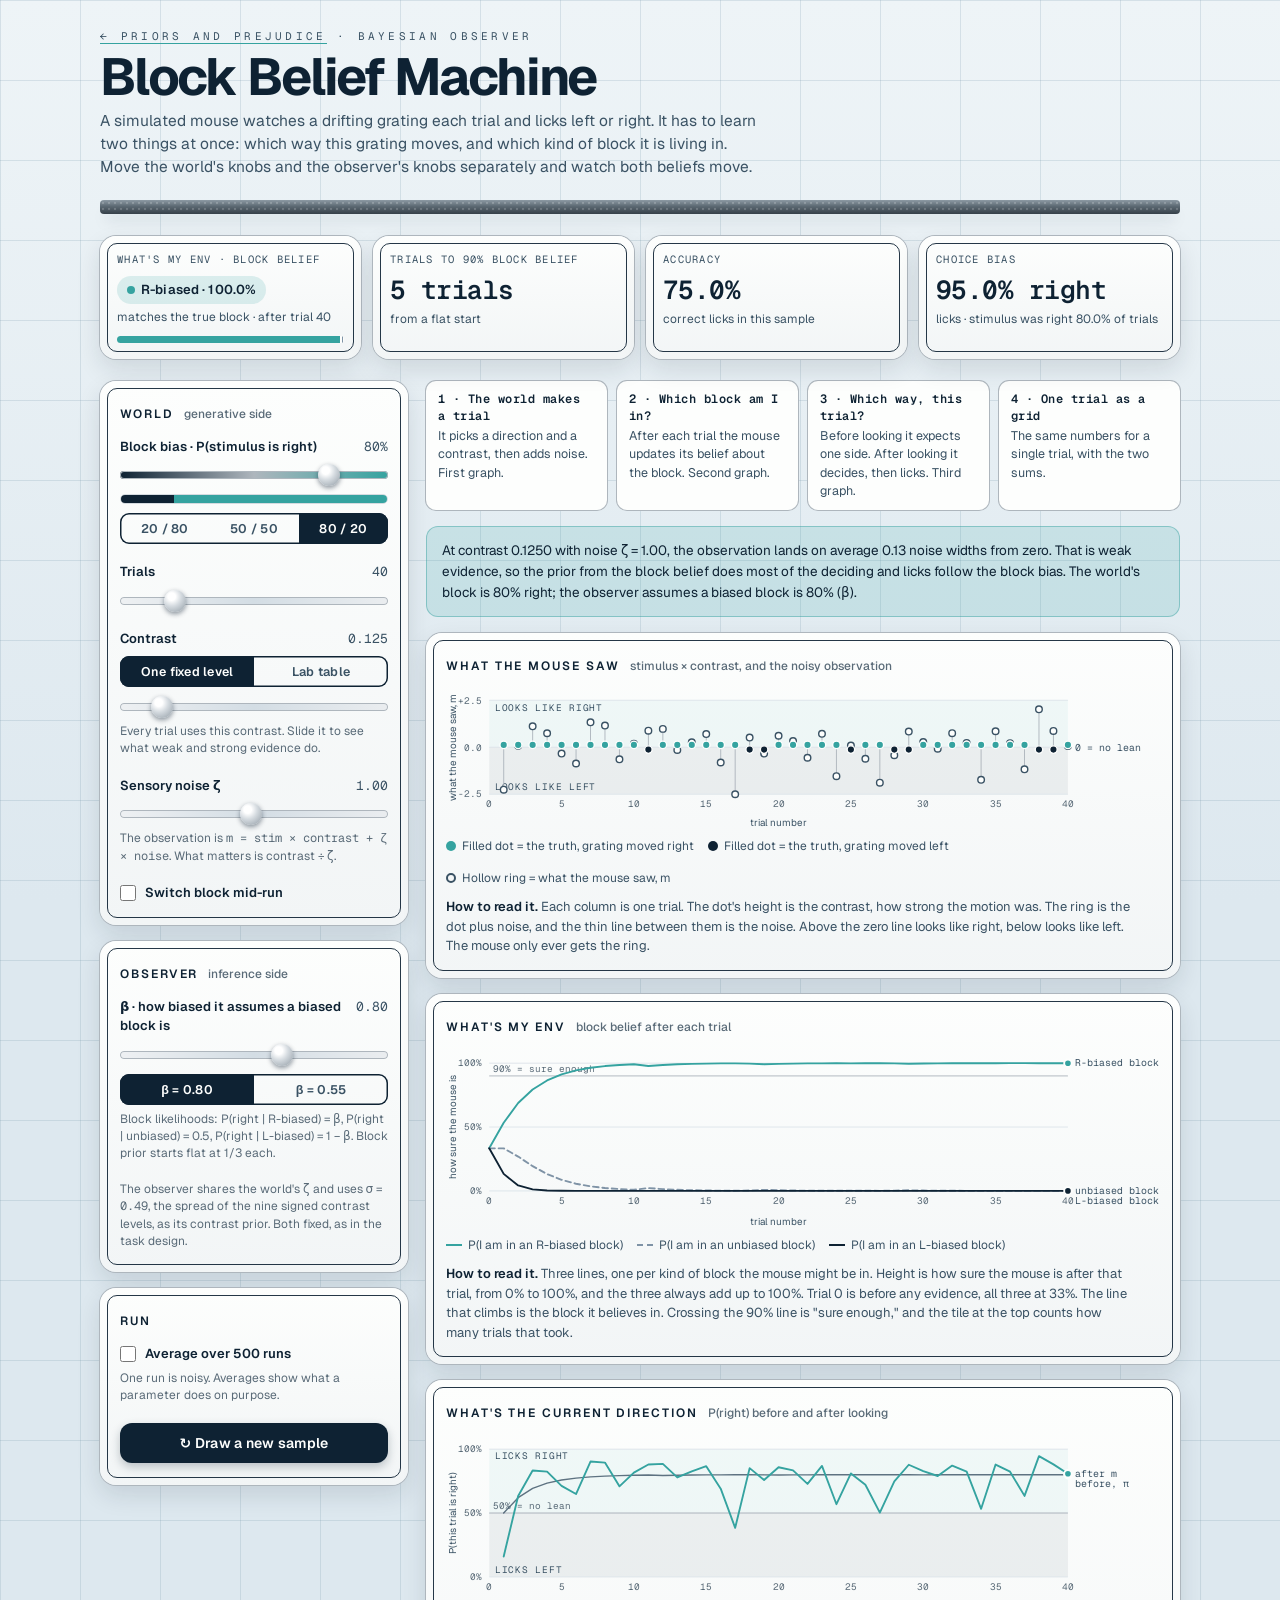
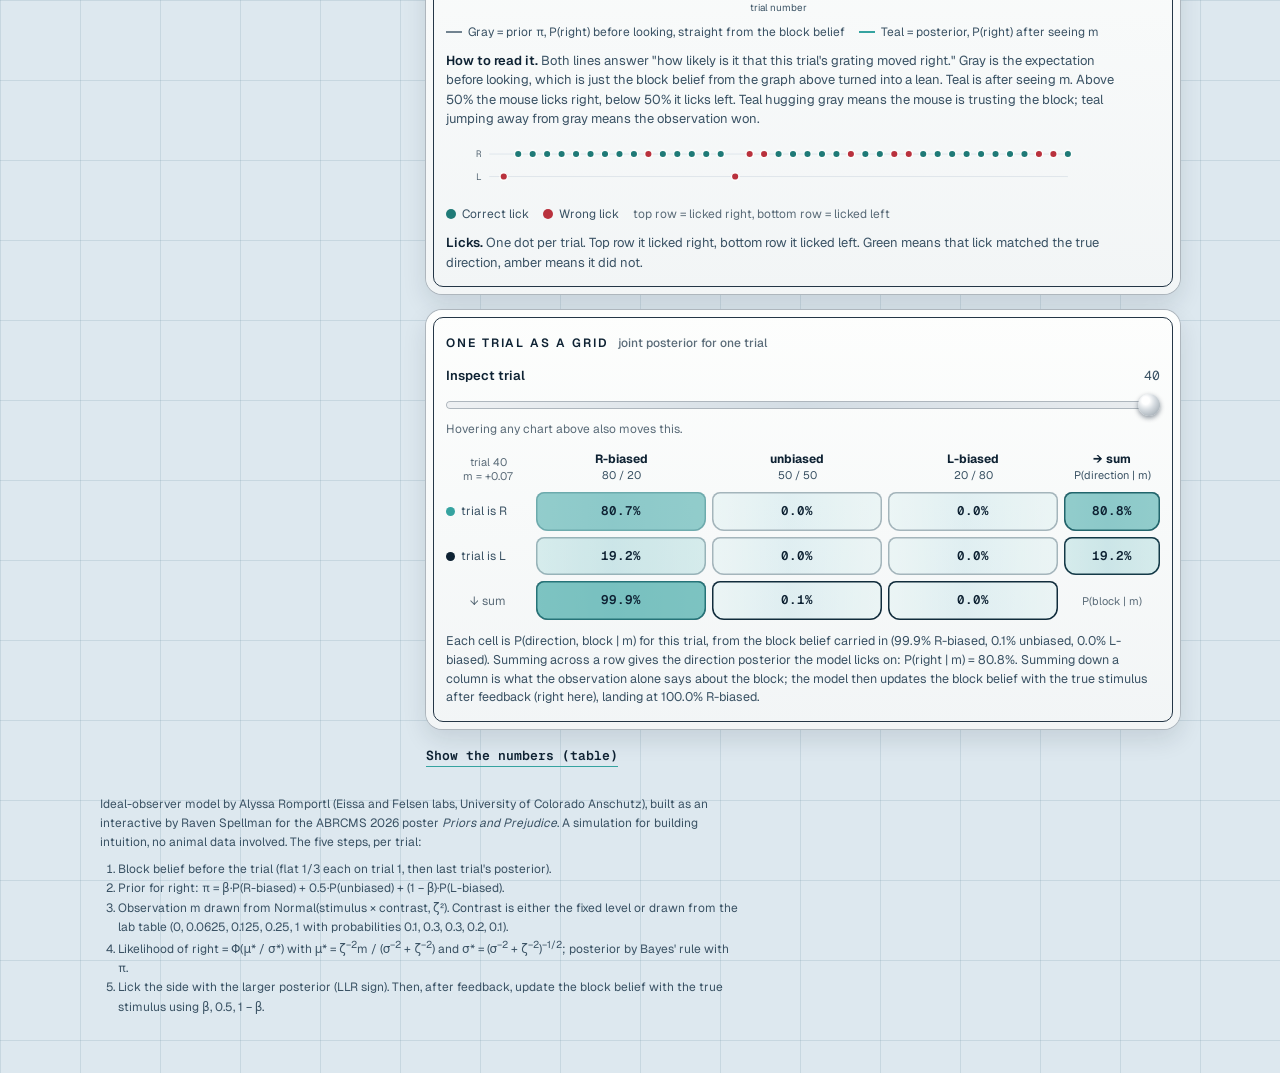
==== model.html @ c0337e95 "Poster companion for ABRCMS 2026 Six hands-on stations mirroring the poster panels, Wet Lab look, mo" ====
<!doctype html><html><head><meta charset=utf8><meta name=viewport content="width=device-width,initial-scale=1"><style>:root{color-scheme:light}body{margin:0;padding:0;font:14px -apple-system,BlinkMacSystemFont,sans-serif;background:#faf9f5;color:#141413}img{max-width:100%}[hidden]:not([hidden=until-found]){display:none!important}</style></head><body>
<title>Block Belief Machine</title>
<style>
  :root {
    --paper: #eef0f4;
    --card: #ffffff;
    --ink: #1b1d23;
    --muted: #5c6473;
    --faint: #8a91a0;
    --hair: #dde1e8;
    --hair-strong: #cbd1db;
    --accent: #7c3aed;
    --accent-soft: #7c3aed1f;
    --ok: #2f8f5b;
    --warn: #b7791f;
    --grid: #e6e9ef;
    --right: #2a78d6;
    --left: #e34948;
    --unb: #6f6b76;
    --acc: #1baf7a;
    --right-soft: #2a78d622;
    --left-soft: #e3494822;
    --unb-soft: #6f6b7622;
    --shadow: 0 1px 2px rgba(20,22,30,.06), 0 8px 24px rgba(20,22,30,.06);
    color-scheme: light;
  }
  @media (prefers-color-scheme: dark) {
    :root:not([data-theme="light"]) {
      --paper: #131219;
      --card: #1d1c26;
      --ink: #ece9f2;
      --muted: #9a97a8;
      --faint: #6f6c7e;
      --hair: #2b2937;
      --hair-strong: #3a3749;
      --accent: #a78bfa;
      --accent-soft: #a78bfa22;
      --ok: #52c08a;
      --warn: #e0a94a;
      --grid: #262433;
      --right: #3987e5;
      --left: #e66767;
      --unb: #9b97a6;
      --acc: #199e70;
      --right-soft: #3987e522;
      --left-soft: #e6676722;
      --unb-soft: #9b97a622;
      --shadow: 0 1px 2px rgba(0,0,0,.3), 0 10px 30px rgba(0,0,0,.35);
      color-scheme: dark;
    }
  }
  :root[data-theme="dark"] {
    --paper: #131219; --card: #1d1c26; --ink: #ece9f2; --muted: #9a97a8; --faint: #6f6c7e;
    --hair: #2b2937; --hair-strong: #3a3749; --accent: #a78bfa; --accent-soft: #a78bfa22;
    --ok: #52c08a; --warn: #e0a94a; --grid: #262433;
    --right: #3987e5; --left: #e66767; --unb: #9b97a6; --acc: #199e70;
    --right-soft: #3987e522; --left-soft: #e6676722; --unb-soft: #9b97a622;
    --shadow: 0 1px 2px rgba(0,0,0,.3), 0 10px 30px rgba(0,0,0,.35); color-scheme: dark;
  }

  * { box-sizing: border-box; }
  [hidden] { display: none !important; }
  body {
    margin: 0;
    background: var(--paper);
    color: var(--ink);
    font-family: -apple-system, BlinkMacSystemFont, "Segoe UI", Roboto, Helvetica, Arial, sans-serif;
    line-height: 1.5;
    -webkit-font-smoothing: antialiased;
  }
  .mono { font-family: ui-monospace, "SF Mono", SFMono-Regular, Menlo, "Cascadia Code", Consolas, monospace; font-variant-numeric: tabular-nums; }

  .wrap { max-width: 1120px; margin: 0 auto; padding: 28px 20px 56px; }

  header.top { margin-bottom: 22px; }
  .eyebrow {
    font-family: ui-monospace, "SF Mono", Menlo, monospace;
    font-size: 11px; letter-spacing: .22em; text-transform: uppercase;
    color: var(--accent); margin: 0 0 6px;
  }
  h1 {
    font-family: ui-monospace, "SF Mono", Menlo, monospace;
    font-weight: 600; font-size: clamp(24px, 4vw, 34px); letter-spacing: -.01em;
    margin: 0 0 6px; text-wrap: balance;
  }
  .lede { color: var(--muted); margin: 0; max-width: 66ch; }

  .tiles { display: grid; grid-template-columns: repeat(4, 1fr); gap: 12px; margin: 22px 0; }
  .tile {
    background: var(--card); border: 1px solid var(--hair); border-radius: 12px;
    padding: 14px 15px; box-shadow: var(--shadow); min-width: 0;
  }
  .tile .lbl {
    font-size: 10.5px; letter-spacing: .12em; text-transform: uppercase; color: var(--faint);
    margin: 0 0 8px;
  }
  .tile .val { font-size: 26px; font-weight: 600; letter-spacing: -.01em; line-height: 1.15; }
  .tile .sub { font-size: 12px; color: var(--muted); margin-top: 4px; }
  .envbar { height: 7px; border-radius: 4px; margin-top: 10px; overflow: hidden; display: flex; gap: 2px; background: var(--card); }
  .envbar > i { display: block; height: 100%; }
  .envbar > .r { background: var(--right); }
  .envbar > .u { background: var(--unb); }
  .envbar > .l { background: var(--left); }

  .pill {
    display: inline-flex; align-items: center; gap: 6px; font-size: 13px; font-weight: 600;
    padding: 4px 10px; border-radius: 999px; letter-spacing: .01em; white-space: nowrap;
  }
  .pill .dot { width: 8px; height: 8px; border-radius: 50%; flex: none; }
  .pill.r { background: var(--right-soft); color: var(--ink); }
  .pill.u { background: var(--unb-soft); color: var(--ink); }
  .pill.l { background: var(--left-soft); color: var(--ink); }
  .pill.ok   { background: color-mix(in srgb, var(--ok) 16%, transparent); color: var(--ok); }
  .pill.warn { background: color-mix(in srgb, var(--warn) 18%, transparent); color: var(--warn); }
  .pill.mute { background: var(--accent-soft); color: var(--muted); }

  .grid2 { display: grid; grid-template-columns: 308px 1fr; gap: 18px; align-items: start; }

  .panel {
    background: var(--card); border: 1px solid var(--hair); border-radius: 14px;
    padding: 18px; box-shadow: var(--shadow);
  }
  .panel + .panel { margin-top: 16px; }
  .panel h2 {
    font-size: 12px; letter-spacing: .1em; text-transform: uppercase; color: var(--muted);
    margin: 0 0 14px; font-weight: 700; display: flex; justify-content: space-between; align-items: baseline; gap: 10px;
  }
  .panel h2 .hint { font-weight: 500; letter-spacing: 0; text-transform: none; color: var(--faint); font-size: 12px; }
  .panel.world h2 { color: var(--right); }
  .panel.observer h2 { color: var(--acc); }

  .ctrl { margin-bottom: 18px; }
  .ctrl:last-child { margin-bottom: 0; }
  .ctrl .row { display: flex; justify-content: space-between; align-items: baseline; margin-bottom: 8px; gap: 8px; }
  .ctrl label { font-size: 13px; font-weight: 600; }
  .ctrl .rdval { font-size: 13px; color: var(--muted); white-space: nowrap; }
  .ctrl .note { font-size: 12px; color: var(--faint); margin-top: 6px; line-height: 1.45; }
  input[type="range"] {
    -webkit-appearance: none; appearance: none; width: 100%; height: 5px; border-radius: 4px;
    background: var(--hair-strong); outline: none; margin: 4px 0;
  }
  input[type="range"]::-webkit-slider-thumb {
    -webkit-appearance: none; appearance: none; width: 18px; height: 18px; border-radius: 50%;
    background: var(--accent); border: 3px solid var(--card); box-shadow: 0 1px 3px rgba(0,0,0,.3); cursor: pointer;
  }
  input[type="range"]::-moz-range-thumb {
    width: 18px; height: 18px; border-radius: 50%; background: var(--accent);
    border: 3px solid var(--card); box-shadow: 0 1px 3px rgba(0,0,0,.3); cursor: pointer;
  }
  input[type="range"]:focus-visible { box-shadow: 0 0 0 3px var(--accent-soft); }
  input[type="range"]:disabled { opacity: .35; }
  input[type="range"].bias { background: linear-gradient(90deg, var(--left), var(--hair-strong) 50%, var(--right)); }
  .biasfill { height: 10px; border-radius: 5px; overflow: hidden; display: flex; margin-top: 9px; border: 1px solid var(--hair); }
  .biasfill > .l { background: var(--left); }
  .biasfill > .r { background: var(--right); flex: 1; }

  .seg { display: inline-flex; border: 1px solid var(--hair-strong); border-radius: 9px; overflow: hidden; }
  .seg.full { display: flex; }
  .seg.full button { flex: 1; }
  .seg button {
    appearance: none; border: 0; background: transparent; color: var(--muted); cursor: pointer;
    padding: 7px 10px; font-size: 12.5px; font-weight: 600; font-family: inherit; white-space: nowrap;
  }
  .seg button.on { background: var(--accent-soft); color: var(--ink); }
  .seg button:focus-visible { outline: 2px solid var(--accent); outline-offset: -2px; }

  .check { display: flex; align-items: center; gap: 9px; font-size: 13px; font-weight: 600; cursor: pointer; }
  .check input { width: 16px; height: 16px; accent-color: var(--accent); margin: 0; }

  .btn {
    appearance: none; width: 100%; margin-top: 4px; cursor: pointer;
    background: var(--accent); color: #fff; border: 0; border-radius: 10px;
    padding: 11px 14px; font-size: 14px; font-weight: 600; font-family: inherit;
    display: flex; align-items: center; justify-content: center; gap: 8px;
  }
  .btn:hover { filter: brightness(1.06); }
  .btn:focus-visible { outline: 2px solid var(--ink); outline-offset: 2px; }

  .teach {
    background: var(--accent-soft); border: 1px solid color-mix(in srgb, var(--accent) 30%, transparent);
    border-radius: 12px; padding: 13px 15px; margin: 0 0 16px; font-size: 13.5px; line-height: 1.55;
  }
  .teach .num { font-weight: 600; }

  .chart { position: relative; }
  .chart svg { display: block; width: 100%; height: auto; }
  .clab { font-family: ui-monospace, Menlo, monospace; font-size: 10px; fill: var(--faint); }
  .cend { font-family: ui-monospace, Menlo, monospace; font-size: 10.5px; fill: var(--muted); }
  .legend { display: flex; gap: 14px; margin-top: 8px; font-size: 12px; color: var(--muted); flex-wrap: wrap; }
  .legend span { display: inline-flex; align-items: center; gap: 6px; }
  .legend i { width: 10px; height: 10px; border-radius: 50%; display: inline-block; flex: none; }
  .legend i.line { width: 16px; height: 0; border-top: 2px solid; border-radius: 0; }
  .legend i.dash { width: 16px; height: 0; border-top: 2px dashed; border-radius: 0; }
  .legend i.ring { background: transparent; border: 2px solid var(--muted); }
  .caption { font-size: 13px; color: var(--muted); margin: 10px 0 0; line-height: 1.5; max-width: 76ch; }
  .caption b { color: var(--ink); font-weight: 600; }
  .howto { display: grid; grid-template-columns: repeat(4, 1fr); gap: 10px; margin: 0 0 16px; }
  .howto div { background: var(--card); border: 1px solid var(--hair); border-radius: 10px; padding: 10px 12px; font-size: 12.5px; line-height: 1.45; color: var(--muted); }
  .howto div b { display: block; color: var(--ink); font-size: 12px; margin-bottom: 2px; }
  .ytitle { font-size: 10.5px; fill: var(--muted); }
  .band { font-family: ui-monospace, Menlo, monospace; font-size: 10px; letter-spacing: .08em; text-transform: uppercase; fill: var(--muted); }

  .tooltip {
    position: fixed; pointer-events: none; z-index: 20; opacity: 0; transition: opacity .08s;
    background: var(--card); border: 1px solid var(--hair-strong); border-radius: 9px;
    box-shadow: var(--shadow); padding: 8px 10px; font-size: 12px; min-width: 190px;
  }
  .tooltip .tt-h { font-family: ui-monospace, Menlo, monospace; font-size: 11px; color: var(--faint); margin-bottom: 5px; }
  .tooltip .tt-r { display: flex; justify-content: space-between; gap: 14px; align-items: center; }
  .tooltip .tt-r .k { display: inline-flex; align-items: center; gap: 6px; color: var(--muted); }
  .tooltip .tt-r .k i { width: 12px; height: 0; border-top: 2px solid; display: inline-block; }
  .tooltip .tt-r .v { font-family: ui-monospace, Menlo, monospace; font-variant-numeric: tabular-nums; font-weight: 600; }
  .tooltip hr { border: 0; border-top: 1px solid var(--hair); margin: 5px 0; }

  /* joint grid */
  .board { display: grid; grid-template-columns: 84px repeat(3, 1fr) 96px; gap: 6px; align-items: stretch; font-size: 12.5px; }
  .board .hd { color: var(--muted); font-size: 11px; line-height: 1.3; text-align: center; padding: 0 2px 4px; align-self: end; }
  .board .hd b { display: block; color: var(--ink); font-size: 12px; }
  .board .rh { color: var(--muted); font-size: 12px; display: flex; align-items: center; gap: 6px; }
  .board .rh i { width: 9px; height: 9px; border-radius: 50%; display: inline-block; }
  .board .cell {
    position: relative; border: 1px solid var(--hair); border-radius: 8px; padding: 10px 8px; text-align: center;
    overflow: hidden; background: var(--card);
  }
  .board .cell > i { position: absolute; inset: 0; background: var(--right); opacity: 0; }
  .board .cell > span { position: relative; font-family: ui-monospace, Menlo, monospace; font-variant-numeric: tabular-nums; font-weight: 600; }
  .board .marg { border-style: dashed; }
  .board .marg > i { background: var(--acc); }
  .board .arrow { color: var(--faint); font-size: 12px; text-align: center; align-self: center; }
  .board .corner { color: var(--faint); font-size: 11px; text-align: center; align-self: center; line-height: 1.3; }
  .boardnote { font-size: 12.5px; color: var(--muted); margin: 12px 0 0; line-height: 1.5; }

  details.data { margin-top: 16px; }
  details.data summary { cursor: pointer; font-size: 13px; color: var(--accent); font-weight: 600; }
  .tablewrap { overflow-x: auto; margin-top: 12px; }
  table { border-collapse: collapse; width: 100%; font-size: 12.5px; }
  th, td { text-align: right; padding: 5px 9px; border-bottom: 1px solid var(--hair); white-space: nowrap; }
  th:first-child, td:first-child { text-align: left; }
  td.mono, th.mono { font-family: ui-monospace, Menlo, monospace; font-variant-numeric: tabular-nums; }
  thead th { color: var(--faint); font-weight: 600; font-size: 11px; letter-spacing: .04em; text-transform: uppercase; }

  footer { margin-top: 28px; color: var(--faint); font-size: 12px; line-height: 1.6; max-width: 80ch; }
  footer code { font-family: ui-monospace, Menlo, monospace; color: var(--muted); }
  footer ol { padding-left: 18px; margin: 8px 0 0; }

  @media (max-width: 860px) {
    .tiles { grid-template-columns: repeat(2, 1fr); }
    .grid2 { grid-template-columns: 1fr; }
    .board { grid-template-columns: 64px repeat(3, 1fr) 72px; font-size: 11.5px; }
    .howto { grid-template-columns: repeat(2, 1fr); }
  }
  @media (prefers-reduced-motion: reduce) { * { transition: none !important; } }
</style>

<div class="wrap">
  <header class="top">
    <p class="eyebrow"><a href="index.html" style="color:inherit">&larr; Priors and Prejudice</a> &middot; Bayesian observer</p>
    <h1>Block Belief Machine</h1>
    <p class="lede">A simulated mouse watches a drifting grating each trial and licks left or right. It has to learn two things at once: which way this grating moves, and which kind of block it is living in. Move the world's knobs and the observer's knobs separately and watch both beliefs move.</p>
  </header>

  <section class="tiles" aria-label="Summary of the current run">
    <div class="tile">
      <p class="lbl">What's my env &middot; block belief</p>
      <div id="t-env">&middot;</div>
      <div class="sub" id="t-env-sub">&middot;</div>
      <div class="envbar" aria-hidden="true"><i class="r" id="eb-r"></i><i class="u" id="eb-u"></i><i class="l" id="eb-l"></i></div>
    </div>
    <div class="tile">
      <p class="lbl">Trials to 90% block belief</p>
      <div class="val" id="t-t90">&middot;</div>
      <div class="sub" id="t-t90-sub">&middot;</div>
    </div>
    <div class="tile">
      <p class="lbl">Accuracy</p>
      <div class="val" id="t-acc">&middot;</div>
      <div class="sub" id="t-acc-sub">&middot;</div>
    </div>
    <div class="tile">
      <p class="lbl">Choice bias</p>
      <div class="val" id="t-bias">&middot;</div>
      <div class="sub" id="t-bias-sub">&middot;</div>
    </div>
  </section>

  <div class="grid2">
    <div>
      <div class="panel world" aria-label="World controls">
        <h2>World <span class="hint">generative side</span></h2>

        <div class="ctrl">
          <div class="row"><label for="s-pr">Block bias &middot; P(stimulus is right)</label><span class="rdval mono" id="v-pr">80%</span></div>
          <input type="range" class="bias" id="s-pr" min="1" max="99" value="80" step="1">
          <div class="biasfill" title="Share of left vs right trials"><div class="l" id="fill-l" style="width:20%"></div><div class="r"></div></div>
          <div class="seg full" role="group" aria-label="Block presets" style="margin-top:9px">
            <button data-pr="20">20 / 80</button><button data-pr="50">50 / 50</button><button data-pr="80" class="on">80 / 20</button>
          </div>
        </div>

        <div class="ctrl">
          <div class="row"><label for="s-n">Trials</label><span class="rdval mono" id="v-n">40</span></div>
          <input type="range" id="s-n" min="5" max="200" value="40" step="1">
        </div>

        <div class="ctrl">
          <div class="row"><label for="s-c">Contrast</label><span class="rdval mono" id="v-c">0.125</span></div>
          <div class="seg full" role="group" aria-label="Contrast mode" style="margin-bottom:9px">
            <button id="cm-fixed" class="on">One fixed level</button><button id="cm-table">Lab table</button>
          </div>
          <input type="range" id="s-c" min="0" max="1" value="0.125" step="0.0125">
          <div class="note" id="c-note">Every trial uses this contrast. Slide it to see what weak and strong evidence do.</div>
        </div>

        <div class="ctrl">
          <div class="row"><label for="s-z">Sensory noise &zeta;</label><span class="rdval mono" id="v-z">1.00</span></div>
          <input type="range" id="s-z" min="0.05" max="2" value="1" step="0.05">
          <div class="note">The observation is <span class="mono">m = stim &times; contrast + &zeta; &times; noise</span>. What matters is contrast &divide; &zeta;.</div>
        </div>

        <div class="ctrl">
          <label class="check"><input type="checkbox" id="sw-on"> Switch block mid-run</label>
          <div id="sw-body" hidden>
            <div class="row" style="margin-top:10px"><label for="s-swat">New block starts at trial</label><span class="rdval mono" id="v-swat">20</span></div>
            <input type="range" id="s-swat" min="2" max="40" value="20" step="1">
            <div class="row" style="margin-top:10px"><label for="s-pr2">New block bias &middot; P(right)</label><span class="rdval mono" id="v-pr2">20%</span></div>
            <input type="range" class="bias" id="s-pr2" min="1" max="99" value="20" step="1">
            <div class="note">The observer is not told. Watch how many trials the block belief takes to flip.</div>
          </div>
        </div>
      </div>

      <div class="panel observer" aria-label="Observer controls">
        <h2>Observer <span class="hint">inference side</span></h2>
        <div class="ctrl">
          <div class="row"><label for="s-b">&beta; &middot; how biased it assumes a biased block is</label><span class="rdval mono" id="v-b">0.80</span></div>
          <input type="range" id="s-b" min="0.5" max="0.99" value="0.8" step="0.01">
          <div class="seg full" role="group" aria-label="Beta presets" style="margin-top:9px">
            <button data-b="0.8" class="on">&beta; = 0.80</button><button data-b="0.55">&beta; = 0.55</button>
          </div>
          <div class="note">Block likelihoods: P(right | R-biased) = &beta;, P(right | unbiased) = 0.5, P(right | L-biased) = 1 &minus; &beta;. Block prior starts flat at 1/3 each.</div>
        </div>
        <div class="ctrl">
          <div class="note">The observer shares the world's &zeta; and uses &sigma; = <span class="mono" id="v-sigma">0.49</span>, the spread of the nine signed contrast levels, as its contrast prior. Both fixed, as in the task design.</div>
        </div>
      </div>

      <div class="panel" aria-label="Run controls">
        <h2>Run</h2>
        <div class="ctrl">
          <label class="check"><input type="checkbox" id="avg-on"> Average over 500 runs</label>
          <div class="note">One run is noisy. Averages show what a parameter does on purpose.</div>
        </div>
        <div class="ctrl">
          <button class="btn" id="redraw">&#8635; Draw a new sample</button>
        </div>
      </div>
    </div>

    <div>
      <div class="howto" aria-label="Reading order">
        <div><b>1 &middot; The world makes a trial</b>It picks a direction and a contrast, then adds noise. First graph.</div>
        <div><b>2 &middot; Which block am I in?</b>After each trial the mouse updates its belief about the block. Second graph.</div>
        <div><b>3 &middot; Which way, this trial?</b>Before looking it expects one side. After looking it decides, then licks. Third graph.</div>
        <div><b>4 &middot; One trial as a grid</b>The same numbers for a single trial, with the two sums.</div>
      </div>
      <div class="teach" id="teach"></div>

      <div class="panel">
        <h2>What the mouse saw <span class="hint">stimulus &times; contrast, and the noisy observation</span></h2>
        <div class="chart" id="c-stream"></div>
        <div class="legend">
          <span><i style="background:var(--right)"></i>Filled dot = the truth, grating moved right</span>
          <span><i style="background:var(--left)"></i>Filled dot = the truth, grating moved left</span>
          <span><i class="ring"></i>Hollow ring = what the mouse saw, m</span>
        </div>
        <p class="caption"><b>How to read it.</b> Each column is one trial. The dot's height is the contrast, how strong the motion was. The ring is the dot plus noise, and the thin line between them is the noise. Above the zero line looks like right, below looks like left. The mouse only ever gets the ring.</p>
      </div>

      <div class="panel">
        <h2>What's my env <span class="hint">block belief after each trial</span></h2>
        <div class="chart" id="c-block"></div>
        <div class="legend">
          <span><i class="line" style="border-color:var(--right)"></i>P(I am in an R-biased block)</span>
          <span><i class="dash" style="border-color:var(--unb)"></i>P(I am in an unbiased block)</span>
          <span><i class="line" style="border-color:var(--left)"></i>P(I am in an L-biased block)</span>
          <span id="lg-block-avg" hidden><i class="line" style="border-color:var(--faint);opacity:.5"></i>faint = this one sample, solid = mean of 500</span>
        </div>
        <p class="caption"><b>How to read it.</b> Three lines, one per kind of block the mouse might be in. Height is how sure the mouse is after that trial, from 0% to 100%, and the three always add up to 100%. Trial 0 is before any evidence, all three at 33%. The line that climbs is the block it believes in. Crossing the 90% line is "sure enough," and the tile at the top counts how many trials that took.</p>
      </div>

      <div class="panel">
        <h2 id="h-dir">What's the current direction <span class="hint">P(right) before and after looking</span></h2>
        <div class="chart" id="c-dir"></div>
        <div class="legend" id="lg-dir">
          <span><i class="line" style="border-color:var(--muted);opacity:.7"></i>Gray = prior &pi;, P(right) before looking, straight from the block belief</span>
          <span><i class="line" style="border-color:var(--right)"></i>Teal = posterior, P(right) after seeing m</span>
        </div>
        <p class="caption" id="cap-dir"><b>How to read it.</b> Both lines answer "how likely is it that this trial's grating moved right." Gray is the expectation before looking, which is just the block belief from the graph above turned into a lean. Teal is after seeing m. Above 50% the mouse licks right, below 50% it licks left. Teal hugging gray means the mouse is trusting the block; teal jumping away from gray means the observation won.</p>
        <div class="legend" id="lg-acc" hidden>
          <span><i class="line" style="border-color:var(--acc)"></i>Mean accuracy at each trial, 500 runs</span>
        </div>
        <p class="caption" id="cap-acc" hidden><b>How to read it.</b> Averaged over 500 runs: the share of runs where the lick on that trial was correct. Chance is 50%. It climbs as the block belief sharpens and the prior starts helping on faint trials.</p>
        <div class="chart" id="c-choice" style="margin-top:10px"></div>
        <div class="legend" id="lg-choice">
          <span><i style="background:var(--ok)"></i>Correct lick</span>
          <span><i style="background:var(--warn)"></i>Wrong lick</span>
          <span style="color:var(--faint)">top row = licked right, bottom row = licked left</span>
        </div>
        <p class="caption"><b>Licks.</b> One dot per trial. Top row it licked right, bottom row it licked left. Green means that lick matched the true direction, amber means it did not.</p>
      </div>

      <div class="panel">
        <h2>One trial as a grid <span class="hint">joint posterior for one trial</span></h2>
        <div class="ctrl" style="margin-bottom:14px">
          <div class="row"><label for="s-insp">Inspect trial</label><span class="rdval mono" id="v-insp">40</span></div>
          <input type="range" id="s-insp" min="1" max="40" value="40" step="1">
          <div class="note">Hovering any chart above also moves this.</div>
        </div>
        <div class="board" id="board"></div>
        <p class="boardnote" id="boardnote"></p>
      </div>

      <details class="data">
        <summary>Show the numbers (table)</summary>
        <div class="tablewrap">
          <table id="datatable">
            <thead><tr><th>Trial</th><th>Stimulus</th><th class="mono">Contrast</th><th class="mono">m</th><th class="mono">&pi; P(right)</th><th class="mono">P(right | m)</th><th>Lick</th><th class="mono">P(R-biased)</th><th class="mono">P(unbiased)</th><th class="mono">P(L-biased)</th></tr></thead>
            <tbody></tbody>
          </table>
        </div>
      </details>
    </div>
  </div>

  <footer>
    Ideal-observer model by Alyssa Romportl (Eissa and Felsen labs, University of Colorado Anschutz), built as an interactive by Raven Spellman for the ABRCMS 2026 poster <em>Priors and Prejudice</em>. A simulation for building intuition, no animal data involved. The five steps, per trial:
    <ol>
      <li>Block belief before the trial (flat 1/3 each on trial 1, then last trial's posterior).</li>
      <li>Prior for right: &pi; = &beta;&middot;P(R-biased) + 0.5&middot;P(unbiased) + (1 &minus; &beta;)&middot;P(L-biased).</li>
      <li>Observation m drawn from Normal(stimulus &times; contrast, &zeta;&sup2;). Contrast is either the fixed level or drawn from the lab table (0, 0.0625, 0.125, 0.25, 1 with probabilities 0.1, 0.3, 0.3, 0.2, 0.1).</li>
      <li>Likelihood of right = &Phi;(&mu;* / &sigma;*) with &mu;* = &zeta;<sup>&minus;2</sup>m / (&sigma;<sup>&minus;2</sup> + &zeta;<sup>&minus;2</sup>) and &sigma;* = (&sigma;<sup>&minus;2</sup> + &zeta;<sup>&minus;2</sup>)<sup>&minus;1/2</sup>; posterior by Bayes' rule with &pi;.</li>
      <li>Lick the side with the larger posterior (LLR sign). Then, after feedback, update the block belief with the true stimulus using &beta;, 0.5, 1 &minus; &beta;.</li>
    </ol>
  </footer>
</div>
<div class="tooltip" id="tip"></div>

<script>
(function () {
  "use strict";

  // ---- model constants ----
  var C_SIGNED = [-1, -0.25, -0.125, -0.0625, 0, 0.0625, 0.125, 0.25, 1];
  var SIGMA = Math.sqrt(C_SIGNED.reduce(function (s, c) { return s + c * c / 9; }, 0));
  var C_LEVELS = [0, 0.0625, 0.125, 0.25, 1];
  var C_PROBS = [0.1, 0.3, 0.3, 0.2, 0.1];
  var N_RUNS = 500;

  // ---- state ----
  var st = {
    pRight: 0.80, n: 40, cMode: "fixed", cFixed: 0.125, zeta: 1.0,
    switchOn: false, switchAt: 20, pRight2: 0.20,
    beta: 0.80, avg: false, inspect: 40, seed: 20260901
  };
  var hoverIdx = null;

  // ---- deterministic RNG so a sample holds still until you redraw ----
  function mulberry32(a) {
    return function () {
      a |= 0; a = a + 0x6D2B79F5 | 0;
      var t = Math.imul(a ^ a >>> 15, 1 | a);
      t = t + Math.imul(t ^ t >>> 7, 61 | t) ^ t;
      return ((t ^ t >>> 14) >>> 0) / 4294967296;
    };
  }
  function makeGauss(rng) {
    return function () {
      var u = 1 - rng(), v = rng();
      return Math.sqrt(-2 * Math.log(u)) * Math.cos(2 * Math.PI * v);
    };
  }
  function erf(x) {
    var s = x < 0 ? -1 : 1; x = Math.abs(x);
    var t = 1 / (1 + 0.3275911 * x);
    var y = 1 - (((((1.061405429 * t - 1.453152027) * t) + 1.421413741) * t - 0.284496736) * t + 0.254829592) * t * Math.exp(-x * x);
    return s * y;
  }
  function Phi(z) { return 0.5 * (1 + erf(z / Math.SQRT2)); }
  function clamp(v, a, b) { return Math.max(a, Math.min(b, v)); }

  function pickContrast(rng) {
    var r = rng(), acc = 0;
    for (var i = 0; i < C_LEVELS.length; i++) { acc += C_PROBS[i]; if (r < acc) return C_LEVELS[i]; }
    return C_LEVELS[C_LEVELS.length - 1];
  }
  function trueBlock(pR) { return pR > 0.5 ? 0 : (pR < 0.5 ? 2 : 1); }
  function pRightAt(t) { return (st.switchOn && t >= st.switchAt - 1) ? st.pRight2 : st.pRight; } // t is 0-indexed

  // ---- generative side: the world makes one trial ----
  function generateTrial(rng, gauss, pR) {
    var stim = rng() < pR ? 1 : -1;
    var c = st.cMode === "fixed" ? st.cFixed : pickContrast(rng);
    var m = stim * c + st.zeta * gauss();
    return { stim: stim, c: c, m: m };
  }

  // ---- observer side: infer direction from m and the block belief ----
  function observeDirection(m, pb) {
    var pi = st.beta * pb[0] + 0.5 * pb[1] + (1 - st.beta) * pb[2];
    var z2 = Math.pow(st.zeta, -2), s2 = Math.pow(SIGMA, -2);
    var muStar = (z2 * m) / (s2 + z2);
    var sigStar = Math.sqrt(1 / (s2 + z2));
    var LR = Phi(muStar / sigStar), LL = 1 - LR;
    var uR = LR * pi, uL = LL * (1 - pi);
    var postR = uR / (uR + uL);
    return { pi: pi, LR: LR, LL: LL, postR: postR };
  }
  // ---- observer side: update the block belief with the true stimulus (feedback) ----
  function updateBlock(stim, pb) {
    var lb = stim === 1 ? [st.beta, 0.5, 1 - st.beta] : [1 - st.beta, 0.5, st.beta];
    var u = [lb[0] * pb[0], lb[1] * pb[1], lb[2] * pb[2]];
    var Z = u[0] + u[1] + u[2];
    return [u[0] / Z, u[1] / Z, u[2] / Z];
  }

  function simulate(seed) {
    var rng = mulberry32(seed), gauss = makeGauss(rng);
    var pb = [1 / 3, 1 / 3, 1 / 3];
    var out = { stim: [], c: [], m: [], pi: [], postR: [], choice: [], correct: [], PB: [pb.slice()] };
    for (var t = 0; t < st.n; t++) {
      var w = generateTrial(rng, gauss, pRightAt(t));
      var o = observeDirection(w.m, pb);
      var pr = clamp(o.postR, 1e-12, 1 - 1e-12);
      var llr = Math.log(pr / (1 - pr));
      var ch = llr > 1e-9 ? 1 : (llr < -1e-9 ? -1 : (rng() < 0.5 ? 1 : -1));
      out.stim.push(w.stim); out.c.push(w.c); out.m.push(w.m);
      out.pi.push(o.pi); out.postR.push(o.postR); out.choice.push(ch); out.correct.push(ch === w.stim ? 1 : 0);
      pb = updateBlock(w.stim, pb);
      out.PB.push(pb.slice());
    }
    return out;
  }

  // trials until P(true block) >= 0.9, counted from the block's first trial (1-indexed start)
  function trialsTo90(PB, blockIdx, startTrial) {
    for (var k = startTrial; k <= st.n; k++) if (PB[k][blockIdx] >= 0.9) return k - startTrial + 1;
    return null;
  }
  function t90ForRun(sim) {
    if (st.switchOn) return trialsTo90(sim.PB, trueBlock(st.pRight2), st.switchAt);
    return trialsTo90(sim.PB, trueBlock(st.pRight), 1);
  }

  function simulateMany() {
    var meanPB = [], meanAcc = [], meanCR = [], t90s = [], reached = 0;
    for (var k = 0; k <= st.n; k++) meanPB.push([0, 0, 0]);
    for (var t = 0; t < st.n; t++) { meanAcc.push(0); meanCR.push(0); }
    for (var r = 0; r < N_RUNS; r++) {
      var sim = simulate((st.seed + r * 7919) >>> 0);
      for (var k2 = 0; k2 <= st.n; k2++) { meanPB[k2][0] += sim.PB[k2][0]; meanPB[k2][1] += sim.PB[k2][1]; meanPB[k2][2] += sim.PB[k2][2]; }
      for (var t2 = 0; t2 < st.n; t2++) { meanAcc[t2] += sim.correct[t2]; meanCR[t2] += (sim.choice[t2] === 1 ? 1 : 0); }
      var t90 = t90ForRun(sim);
      if (t90 !== null) { t90s.push(t90); reached++; }
    }
    for (var k3 = 0; k3 <= st.n; k3++) { meanPB[k3][0] /= N_RUNS; meanPB[k3][1] /= N_RUNS; meanPB[k3][2] /= N_RUNS; }
    for (var t3 = 0; t3 < st.n; t3++) { meanAcc[t3] /= N_RUNS; meanCR[t3] /= N_RUNS; }
    t90s.sort(function (a, b) { return a - b; });
    var median = t90s.length ? t90s[Math.floor(t90s.length / 2)] : null;
    var mean = t90s.length ? t90s.reduce(function (a, b) { return a + b; }, 0) / t90s.length : null;
    return { meanPB: meanPB, meanAcc: meanAcc, meanCR: meanCR, t90mean: mean, t90median: median, reachedFrac: reached / N_RUNS };
  }

  // ---- SVG helpers ----
  var NS = "http://www.w3.org/2000/svg";
  var W = 760, ML = 46, MR = 98;
  function axisTitles(svg, H, yTitle, top, bot) {
    var xt = el("text", { x: ML + (W - ML - MR) / 2, y: H - 4, "text-anchor": "middle", class: "ytitle" });
    xt.textContent = "trial number"; svg.appendChild(xt);
    if (yTitle) {
      var mid = (top + bot) / 2;
      var yt = el("text", { x: 11, y: mid, "text-anchor": "middle", class: "ytitle", transform: "rotate(-90 11 " + mid + ")" });
      yt.textContent = yTitle; svg.appendChild(yt);
    }
  }
  function el(tag, attrs) {
    var e = document.createElementNS(NS, tag);
    for (var k in attrs) e.setAttribute(k, attrs[k]);
    return e;
  }
  function xScale(i) { return ML + (st.n <= 0 ? 0 : i / st.n) * (W - ML - MR); }
  function xTicks() {
    var step = st.n <= 10 ? 1 : (st.n <= 40 ? 5 : (st.n <= 100 ? 10 : 25));
    var t = [];
    for (var i = 0; i <= st.n; i += step) t.push(i);
    if (t[t.length - 1] !== st.n) t.push(st.n);
    return t;
  }
  var charts = {};

  function addCrosshair(svg, id, top, bot) {
    var cross = el("line", { x1: 0, y1: top, x2: 0, y2: bot, stroke: "var(--accent)", "stroke-width": 1, opacity: 0 });
    svg.appendChild(cross);
    var overlay = el("rect", { x: ML, y: 0, width: W - ML - MR, height: svg.viewBox.baseVal.height, fill: "transparent", style: "cursor:crosshair" });
    svg.appendChild(overlay);
    overlay.addEventListener("pointermove", function (e) { onMove(e, svg); });
    overlay.addEventListener("pointerleave", hideHover);
    charts[id] = { svg: svg, cross: cross, hots: [] };
  }
  function addSwitchMark(svg, top, bot) {
    if (!st.switchOn) return;
    var x = xScale(st.switchAt - 1);
    svg.appendChild(el("line", { x1: x, y1: top, x2: x, y2: bot, stroke: "var(--faint)", "stroke-width": 1 }));
    var lab = el("text", { x: x + 4, y: top + 9, class: "clab" });
    lab.textContent = "switch";
    svg.appendChild(lab);
  }

  // stimulus x contrast dots, plus observation rings
  function drawStream(sim) {
    var H = 150, host = document.getElementById("c-stream");
    host.innerHTML = "";
    var svg = el("svg", { viewBox: "0 0 " + W + " " + H, role: "img", "aria-label": "Signed contrast of each stimulus and the noisy observation" });
    var top = 12, bot = H - 38;
    var maxAbs = 1;
    for (var i = 0; i < sim.m.length; i++) maxAbs = Math.max(maxAbs, Math.abs(sim.m[i]));
    maxAbs = Math.min(maxAbs, 3.2);
    function y(v) { return bot - (clamp(v, -maxAbs, maxAbs) + maxAbs) / (2 * maxAbs) * (bot - top); }
    svg.appendChild(el("rect", { x: ML, y: top, width: W - ML - MR, height: y(0) - top, fill: "var(--right)", opacity: 0.06 }));
    svg.appendChild(el("rect", { x: ML, y: y(0), width: W - ML - MR, height: bot - y(0), fill: "var(--left)", opacity: 0.06 }));
    var b1 = el("text", { x: ML + 6, y: top + 11, class: "band" }); b1.textContent = "looks like right"; svg.appendChild(b1);
    var b2 = el("text", { x: ML + 6, y: bot - 4, class: "band" }); b2.textContent = "looks like left"; svg.appendChild(b2);
    [maxAbs, 0, -maxAbs].forEach(function (v) {
      svg.appendChild(el("line", { x1: ML, y1: y(v), x2: W - MR, y2: y(v), stroke: "var(--grid)", "stroke-width": 1 }));
      var lab = el("text", { x: ML - 8, y: y(v) + 3.5, "text-anchor": "end", class: "clab" });
      lab.textContent = (v > 0 ? "+" : "") + v.toFixed(1);
      svg.appendChild(lab);
    });
    var tl = el("text", { x: W - MR + 8, y: y(0) + 3.5, class: "cend" }); tl.textContent = "0 = no lean"; svg.appendChild(tl);
    axisTitles(svg, H, "what the mouse saw, m", top, bot);
    addSwitchMark(svg, top, bot);
    for (var t = 0; t < sim.stim.length; t++) {
      var x = xScale(t + 1);
      svg.appendChild(el("line", { x1: x, y1: y(sim.stim[t] * sim.c[t]), x2: x, y2: y(sim.m[t]), stroke: "var(--hair-strong)", "stroke-width": 1 }));
      svg.appendChild(el("circle", { cx: x, cy: y(sim.m[t]), r: 3.5, fill: "var(--card)", stroke: "var(--muted)", "stroke-width": 1.5 }));
      svg.appendChild(el("circle", { cx: x, cy: y(sim.stim[t] * sim.c[t]), r: 4, fill: sim.stim[t] === 1 ? "var(--right)" : "var(--left)", stroke: "var(--card)", "stroke-width": 1.5 }));
    }
    xTicks().forEach(function (tk) {
      var lab = el("text", { x: xScale(tk), y: bot + 14, "text-anchor": "middle", class: "clab" });
      lab.textContent = tk; svg.appendChild(lab);
    });
    addCrosshair(svg, "c-stream", top, bot);
    host.appendChild(svg);
  }

  // multi-series line chart on a 0..1 axis
  function drawLines(hostId, series, opts) {
    var H = opts.height || 190, host = document.getElementById(hostId);
    host.innerHTML = "";
    var svg = el("svg", { viewBox: "0 0 " + W + " " + H, role: "img", "aria-label": opts.aria });
    var top = 14, bot = H - 40;
    function y(v) { return bot - clamp(v, 0, 1) * (bot - top); }
    if (opts.bands) {
      svg.appendChild(el("rect", { x: ML, y: top, width: W - ML - MR, height: y(opts.hline) - top, fill: "var(--right)", opacity: 0.06 }));
      svg.appendChild(el("rect", { x: ML, y: y(opts.hline), width: W - ML - MR, height: bot - y(opts.hline), fill: "var(--left)", opacity: 0.06 }));
      var b1 = el("text", { x: ML + 6, y: top + 11, class: "band" }); b1.textContent = opts.bands[0]; svg.appendChild(b1);
      var b2 = el("text", { x: ML + 6, y: bot - 4, class: "band" }); b2.textContent = opts.bands[1]; svg.appendChild(b2);
    }
    axisTitles(svg, H, opts.yTitle, top, bot);
    [1, 0.5, 0].forEach(function (v) {
      svg.appendChild(el("line", { x1: ML, y1: y(v), x2: W - MR, y2: y(v), stroke: "var(--grid)", "stroke-width": 1 }));
      var lab = el("text", { x: ML - 8, y: y(v) + 3.5, "text-anchor": "end", class: "clab" });
      lab.textContent = Math.round(v * 100) + "%"; svg.appendChild(lab);
    });
    if (opts.hline !== undefined) {
      svg.appendChild(el("line", { x1: ML, y1: y(opts.hline), x2: W - MR, y2: y(opts.hline), stroke: "var(--hair-strong)", "stroke-width": 1 }));
      var hl = el("text", { x: ML + 4, y: y(opts.hline) - 4, class: "clab" });
      hl.textContent = opts.hlineLabel; svg.appendChild(hl);
    }
    addSwitchMark(svg, top, bot);
    var hots = [];
    series.forEach(function (s) {
      var pts = s.vals.map(function (v, i) { return xScale(i + (s.x0 || 0)) + "," + y(v); }).join(" ");
      var attrs = { points: pts, fill: "none", stroke: s.color, "stroke-width": s.width || 2, "stroke-linejoin": "round", "stroke-linecap": "round", opacity: s.opacity === undefined ? 1 : s.opacity };
      if (s.dash) attrs["stroke-dasharray"] = s.dash;
      svg.appendChild(el("polyline", attrs));
      if (!s.faint) {
        var lastI = s.vals.length - 1 + (s.x0 || 0), lastV = s.vals[s.vals.length - 1];
        svg.appendChild(el("circle", { cx: xScale(lastI), cy: y(lastV), r: 4, fill: s.color, stroke: "var(--card)", "stroke-width": 2 }));
        if (s.label) {
          var lab = el("text", { x: W - MR + 8, y: y(lastV) + 3.5, class: "cend" });
          lab.textContent = s.label; svg.appendChild(lab);
        }
        var hot = el("circle", { cx: 0, cy: 0, r: 4.5, fill: s.color, stroke: "var(--card)", "stroke-width": 2, opacity: 0 });
        svg.appendChild(hot);
        hots.push({ el: hot, series: s, y: y });
      }
    });
    xTicks().forEach(function (tk) {
      var lab = el("text", { x: xScale(tk), y: bot + 14, "text-anchor": "middle", class: "clab" });
      lab.textContent = tk; svg.appendChild(lab);
    });
    addCrosshair(svg, hostId, top, bot);
    charts[hostId].hots = hots;
    host.appendChild(svg);
    // nudge colliding end labels apart
    var labels = Array.prototype.slice.call(svg.querySelectorAll("text.cend")).sort(function (a, b) { return +a.getAttribute("y") - +b.getAttribute("y"); });
    for (var i = 1; i < labels.length; i++) {
      var prev = +labels[i - 1].getAttribute("y"), cur = +labels[i].getAttribute("y");
      if (cur - prev < 11) labels[i].setAttribute("y", prev + 11);
    }
  }

  function drawChoices(sim) {
    var H = 62, host = document.getElementById("c-choice");
    host.innerHTML = "";
    var svg = el("svg", { viewBox: "0 0 " + W + " " + H, role: "img", "aria-label": "Lick on each trial, marked correct or wrong" });
    var yR = 16, yL = 40;
    [yR, yL].forEach(function (yy, k) {
      svg.appendChild(el("line", { x1: ML, y1: yy, x2: W - MR, y2: yy, stroke: "var(--grid)", "stroke-width": 1 }));
      var lab = el("text", { x: ML - 8, y: yy + 3.5, "text-anchor": "end", class: "clab" });
      lab.textContent = k === 0 ? "R" : "L"; svg.appendChild(lab);
    });
    addSwitchMark(svg, 6, 50);
    for (var t = 0; t < sim.choice.length; t++) {
      svg.appendChild(el("circle", { cx: xScale(t + 1), cy: sim.choice[t] === 1 ? yR : yL, r: 4, fill: sim.correct[t] ? "var(--ok)" : "var(--warn)", stroke: "var(--card)", "stroke-width": 1.5 }));
    }
    addCrosshair(svg, "c-choice", 6, 50);
    host.appendChild(svg);
  }

  // ---- hover ----
  var lastSim = null, lastAvg = null;
  function onMove(e, svg) {
    var rect = svg.getBoundingClientRect();
    var localX = (e.clientX - rect.left) / rect.width * W;
    var frac = (localX - ML) / (W - ML - MR);
    var i = Math.round(clamp(frac, 0, 1) * st.n);
    hoverIdx = Math.max(1, i);
    setHover(hoverIdx, e.clientX, e.clientY);
  }
  function setHover(i, cx, cy) {
    var x = xScale(i);
    for (var id in charts) {
      var c = charts[id];
      c.cross.setAttribute("x1", x); c.cross.setAttribute("x2", x); c.cross.setAttribute("opacity", 1);
      c.hots.forEach(function (h) {
        var idx = i - (h.series.x0 || 0);
        if (idx < 0 || idx >= h.series.vals.length) { h.el.setAttribute("opacity", 0); return; }
        h.el.setAttribute("cx", x); h.el.setAttribute("cy", h.y(h.series.vals[idx])); h.el.setAttribute("opacity", 1);
      });
    }
    renderBoard(i);
    document.getElementById("v-insp").textContent = i;
    document.getElementById("s-insp").value = i;
    var tip = document.getElementById("tip");
    tip.innerHTML = "";
    tip.appendChild(tooltipContent(i));
    tip.style.opacity = 1;
    var tw = tip.offsetWidth, th = tip.offsetHeight;
    var px = cx + 14; if (px + tw > window.innerWidth - 8) px = cx - tw - 14;
    var py = cy - th - 10; if (py < 8) py = cy + 16;
    tip.style.left = px + "px"; tip.style.top = py + "px";
  }
  function hideHover() {
    hoverIdx = null;
    for (var id in charts) {
      charts[id].cross.setAttribute("opacity", 0);
      charts[id].hots.forEach(function (h) { h.el.setAttribute("opacity", 0); });
    }
    document.getElementById("tip").style.opacity = 0;
    document.getElementById("v-insp").textContent = st.inspect;
    document.getElementById("s-insp").value = st.inspect;
    renderBoard(st.inspect);
  }
  function row(tip, key, val, color, dash) {
    var r = document.createElement("div"); r.className = "tt-r";
    var k = document.createElement("span"); k.className = "k";
    if (color) { var i = document.createElement("i"); i.style.borderColor = color; if (dash) i.style.borderTopStyle = "dashed"; k.appendChild(i); }
    k.appendChild(document.createTextNode(key));
    var v = document.createElement("span"); v.className = "v"; v.textContent = val;
    r.appendChild(k); r.appendChild(v); tip.appendChild(r);
  }
  function pct(v) { return (v * 100).toFixed(1) + "%"; }
  function tooltipContent(i) {
    var frag = document.createDocumentFragment();
    var h = document.createElement("div"); h.className = "tt-h";
    var t = i - 1, sim = lastSim;
    h.textContent = "Trial " + i + " \u00b7 true block: " + BLOCK_NAMES[trueBlock(pRightAt(t))];
    frag.appendChild(h);
    row(frag, "Stimulus", (sim.stim[t] === 1 ? "right" : "left") + " \u00b7 c = " + sim.c[t].toFixed(4), sim.stim[t] === 1 ? "var(--right)" : "var(--left)");
    row(frag, "Observation m", (sim.m[t] >= 0 ? "+" : "") + sim.m[t].toFixed(3), "var(--muted)");
    row(frag, "Prior \u03c0 P(right)", pct(sim.pi[t]), "var(--muted)");
    row(frag, "Posterior P(right | m)", pct(sim.postR[t]), "var(--right)");
    row(frag, "Lick", (sim.choice[t] === 1 ? "right" : "left") + (sim.correct[t] ? " \u2713" : " \u2715"), sim.correct[t] ? "var(--ok)" : "var(--warn)");
    var hr = document.createElement("hr"); frag.appendChild(hr);
    var pb = sim.PB[i];
    row(frag, "R-biased after trial", pct(pb[0]), "var(--right)");
    row(frag, "Unbiased after trial", pct(pb[1]), "var(--unb)", true);
    row(frag, "L-biased after trial", pct(pb[2]), "var(--left)");
    if (st.avg && lastAvg) {
      var hr2 = document.createElement("hr"); frag.appendChild(hr2);
      row(frag, "Mean accuracy, 500 runs", pct(lastAvg.meanAcc[t]), "var(--acc)");
      row(frag, "Mean P(R-biased), 500 runs", pct(lastAvg.meanPB[i][0]), "var(--right)");
    }
    return frag;
  }

  // ---- joint grid ----
  var BLOCK_NAMES = ["R-biased", "unbiased", "L-biased"];
  function renderBoard(i) {
    var sim = lastSim, t = i - 1;
    var pb = sim.PB[t];                 // block belief before this trial
    var o = observeDirection(sim.m[t], pb);
    var pRb = [st.beta, 0.5, 1 - st.beta];
    var J = [[0, 0, 0], [0, 0, 0]], Z = 0;
    for (var b = 0; b < 3; b++) {
      J[0][b] = o.LR * pRb[b] * pb[b];
      J[1][b] = o.LL * (1 - pRb[b]) * pb[b];
      Z += J[0][b] + J[1][b];
    }
    for (b = 0; b < 3; b++) { J[0][b] /= Z; J[1][b] /= Z; }
    var rowSum = [J[0][0] + J[0][1] + J[0][2], J[1][0] + J[1][1] + J[1][2]];
    var colSum = [J[0][0] + J[1][0], J[0][1] + J[1][1], J[0][2] + J[1][2]];

    var board = document.getElementById("board");
    board.innerHTML = "";
    function add(cls, html) { var d = document.createElement("div"); d.className = cls; d.innerHTML = html; board.appendChild(d); return d; }
    function cell(v, marg) {
      var d = document.createElement("div"); d.className = "cell" + (marg ? " marg" : "");
      var fill = document.createElement("i"); fill.style.opacity = (0.08 + 0.55 * v).toFixed(3);
      var s = document.createElement("span"); s.textContent = pct(v);
      d.appendChild(fill); d.appendChild(s); board.appendChild(d);
    }
    var bp = st.beta, bpct = Math.round(bp * 100), lpct = 100 - bpct;
    add("corner", "trial " + i + "<br>m = " + (sim.m[t] >= 0 ? "+" : "") + sim.m[t].toFixed(2));
    add("hd", "<b>R-biased</b>" + bpct + " / " + lpct);
    add("hd", "<b>unbiased</b>50 / 50");
    add("hd", "<b>L-biased</b>" + lpct + " / " + bpct);
    add("hd", "<b>&rarr; sum</b>P(direction | m)");
    add("rh", "<i style=\"background:var(--right)\"></i>trial is R");
    cell(J[0][0]); cell(J[0][1]); cell(J[0][2]); cell(rowSum[0], true);
    add("rh", "<i style=\"background:var(--left)\"></i>trial is L");
    cell(J[1][0]); cell(J[1][1]); cell(J[1][2]); cell(rowSum[1], true);
    add("arrow", "&darr; sum");
    cell(colSum[0], true); cell(colSum[1], true); cell(colSum[2], true);
    add("corner", "P(block | m)");

    var note = document.getElementById("boardnote");
    note.textContent = "Each cell is P(direction, block | m) for this trial, from the block belief carried in (" +
      pct(pb[0]) + " R-biased, " + pct(pb[1]) + " unbiased, " + pct(pb[2]) + " L-biased). " +
      "Summing across a row gives the direction posterior the model licks on: P(right | m) = " + pct(rowSum[0]) + ". " +
      "Summing down a column is what the observation alone says about the block; the model then updates the block belief with the true stimulus after feedback (" +
      (sim.stim[t] === 1 ? "right" : "left") + " here), landing at " + pct(sim.PB[i][0]) + " R-biased.";
  }

  // ---- teaching strip ----
  function updateTeach() {
    var teach = document.getElementById("teach");
    var snrTxt, verdict;
    if (st.cMode === "fixed") {
      var snr = st.cFixed / st.zeta;
      snrTxt = "At contrast " + st.cFixed.toFixed(4) + " with noise \u03b6 = " + st.zeta.toFixed(2) + ", the observation lands on average " + snr.toFixed(2) + " noise widths from zero.";
      verdict = snr < 0.25 ? "That is weak evidence, so the prior from the block belief does most of the deciding and licks follow the block bias." :
        (snr < 0.8 ? "That is middling evidence: prior and observation share the decision, which is where block bias shows up as a tilt in the errors." :
          "That is strong evidence, so the observation overrides the prior and accuracy stays high whatever the block is.");
    } else {
      snrTxt = "Contrast is drawn from the lab table each trial: 10% of trials at 0 (pure guess from the prior), 60% at 0.0625 or 0.125, 20% at 0.25, 10% at 1.";
      verdict = "With \u03b6 = " + st.zeta.toFixed(2) + ", most trials are weak evidence, so the block bias matters on most trials.";
    }
    var pRtxt = "The world's block is " + Math.round(st.pRight * 100) + "% right; the observer assumes a biased block is " + Math.round(st.beta * 100) + "% (\u03b2)" +
      (Math.abs(st.pRight - st.beta) > 0.02 && Math.abs((1 - st.pRight) - st.beta) > 0.02 && st.pRight !== 0.5 ? ", so its picture of the block is off from the truth." : ".");
    teach.innerHTML = "";
    teach.appendChild(document.createTextNode(snrTxt + " " + verdict + " " + pRtxt));
  }

  // ---- tiles ----
  function updateTiles(sim, avg) {
    var last = sim.PB[st.n];
    var win = last[0] >= last[1] && last[0] >= last[2] ? 0 : (last[1] >= last[2] ? 1 : 2);
    var envEl = document.getElementById("t-env");
    envEl.innerHTML = "";
    var pill = document.createElement("span"); pill.className = "pill " + ["r", "u", "l"][win];
    var dot = document.createElement("span"); dot.className = "dot"; dot.style.background = ["var(--right)", "var(--unb)", "var(--left)"][win];
    pill.appendChild(dot); pill.appendChild(document.createTextNode(BLOCK_NAMES[win] + " \u00b7 " + pct(last[win])));
    envEl.appendChild(pill);
    var trueB = trueBlock(pRightAt(st.n - 1));
    document.getElementById("t-env-sub").textContent = (win === trueB ? "matches the true block" : "true block is " + BLOCK_NAMES[trueB]) + " \u00b7 after trial " + st.n;
    document.getElementById("eb-r").style.width = (last[0] * 100) + "%";
    document.getElementById("eb-u").style.width = (last[1] * 100) + "%";
    document.getElementById("eb-l").style.width = (last[2] * 100) + "%";

    var t90 = t90ForRun(sim);
    var from = st.switchOn ? "after the switch at trial " + st.switchAt : "from a flat start";
    if (avg) {
      document.getElementById("t-t90").textContent = avg.t90median === null ? "never" : avg.t90median + " median";
      document.getElementById("t-t90-sub").textContent = avg.t90mean === null ? "no run reached 90% " + from : "mean " + avg.t90mean.toFixed(1) + " \u00b7 " + Math.round(avg.reachedFrac * 100) + "% of runs reached it " + from;
    } else {
      document.getElementById("t-t90").textContent = t90 === null ? "not yet" : t90 + " trials";
      document.getElementById("t-t90-sub").textContent = (t90 === null ? "did not reach 90% within the run, " : "") + from;
    }

    var acc = sim.correct.reduce(function (a, b) { return a + b; }, 0) / st.n;
    if (avg) {
      var meanAcc = avg.meanAcc.reduce(function (a, b) { return a + b; }, 0) / st.n;
      document.getElementById("t-acc").textContent = pct(meanAcc);
      document.getElementById("t-acc-sub").textContent = "mean over 500 runs \u00b7 this sample " + pct(acc);
    } else {
      document.getElementById("t-acc").textContent = pct(acc);
      document.getElementById("t-acc-sub").textContent = "correct licks in this sample";
    }

    var cr = sim.choice.filter(function (c) { return c === 1; }).length / st.n;
    var sr = sim.stim.filter(function (s) { return s === 1; }).length / st.n;
    if (avg) {
      var mcr = avg.meanCR.reduce(function (a, b) { return a + b; }, 0) / st.n;
      document.getElementById("t-bias").textContent = pct(mcr) + " right";
      document.getElementById("t-bias-sub").textContent = "mean share of right licks \u00b7 world sends " + Math.round((st.switchOn ? (st.pRight * (st.switchAt - 1) + st.pRight2 * (st.n - st.switchAt + 1)) / st.n : st.pRight) * 100) + "% right";
    } else {
      document.getElementById("t-bias").textContent = pct(cr) + " right";
      document.getElementById("t-bias-sub").textContent = "licks \u00b7 stimulus was right " + pct(sr) + " of trials";
    }
  }

  function updateTable(sim) {
    var tb = document.querySelector("#datatable tbody");
    tb.innerHTML = "";
    for (var t = 0; t < st.n; t++) {
      var tr = document.createElement("tr");
      var cells = [
        [t + 1, "mono"], [sim.stim[t] === 1 ? "right" : "left", ""], [sim.c[t].toFixed(4), "mono"],
        [(sim.m[t] >= 0 ? "+" : "") + sim.m[t].toFixed(3), "mono"], [pct(sim.pi[t]), "mono"], [pct(sim.postR[t]), "mono"],
        [(sim.choice[t] === 1 ? "right" : "left") + (sim.correct[t] ? " \u2713" : " \u2715"), ""],
        [pct(sim.PB[t + 1][0]), "mono"], [pct(sim.PB[t + 1][1]), "mono"], [pct(sim.PB[t + 1][2]), "mono"]
      ];
      cells.forEach(function (c) { var td = document.createElement("td"); td.className = c[1]; td.textContent = c[0]; tr.appendChild(td); });
      tb.appendChild(tr);
    }
  }

  // ---- master render ----
  function render() {
    var sim = simulate(st.seed);
    lastSim = sim;
    var avg = st.avg ? simulateMany() : null;
    lastAvg = avg;
    charts = {};

    drawStream(sim);

    var pbR = sim.PB.map(function (p) { return p[0]; }), pbU = sim.PB.map(function (p) { return p[1]; }), pbL = sim.PB.map(function (p) { return p[2]; });
    var blockSeries;
    if (avg) {
      blockSeries = [
        { vals: pbR, color: "var(--right)", width: 1.5, opacity: 0.3, faint: true },
        { vals: pbU, color: "var(--unb)", width: 1.5, opacity: 0.3, faint: true, dash: "6 4" },
        { vals: pbL, color: "var(--left)", width: 1.5, opacity: 0.3, faint: true },
        { vals: avg.meanPB.map(function (p) { return p[0]; }), color: "var(--right)", label: "R-biased block" },
        { vals: avg.meanPB.map(function (p) { return p[1]; }), color: "var(--unb)", dash: "6 4", label: "unbiased block" },
        { vals: avg.meanPB.map(function (p) { return p[2]; }), color: "var(--left)", label: "L-biased block" }
      ];
    } else {
      blockSeries = [
        { vals: pbR, color: "var(--right)", label: "R-biased block" },
        { vals: pbU, color: "var(--unb)", dash: "6 4", label: "unbiased block" },
        { vals: pbL, color: "var(--left)", label: "L-biased block" }
      ];
    }
    drawLines("c-block", blockSeries, { aria: "Posterior probability of each block type after each trial", hline: 0.9, hlineLabel: "90% = sure enough", yTitle: "how sure the mouse is" });
    document.getElementById("lg-block-avg").hidden = !avg;

    if (avg) {
      drawLines("c-dir", [{ vals: avg.meanAcc, x0: 1, color: "var(--acc)", label: "mean accuracy" }], { aria: "Mean accuracy at each trial over 500 runs", hline: 0.5, hlineLabel: "50% = chance", yTitle: "share of correct licks" });
      document.getElementById("h-dir").innerHTML = "Behavior <span class=\"hint\">mean accuracy at each trial, 500 runs</span>";
    } else {
      drawLines("c-dir", [
        { vals: sim.pi, x0: 1, color: "var(--muted)", width: 1.5, opacity: 0.8, label: "before, \u03c0" },
        { vals: sim.postR, x0: 1, color: "var(--right)", label: "after m" }
      ], { aria: "Prior and posterior probability that the stimulus is right, each trial", hline: 0.5, hlineLabel: "50% = no lean", yTitle: "P(this trial is right)", bands: ["licks right", "licks left"] });
      document.getElementById("h-dir").innerHTML = "What's the current direction <span class=\"hint\">P(right) before and after looking</span>";
    }
    document.getElementById("lg-dir").hidden = !!avg;
    document.getElementById("cap-dir").hidden = !!avg;
    document.getElementById("lg-acc").hidden = !avg;
    document.getElementById("cap-acc").hidden = !avg;
    drawChoices(sim);

    updateTiles(sim, avg);
    updateTable(sim);
    var insp = document.getElementById("s-insp");
    insp.max = st.n;
    if (st.inspect > st.n) st.inspect = st.n;
    insp.value = st.inspect;
    document.getElementById("v-insp").textContent = st.inspect;
    renderBoard(hoverIdx || st.inspect);
  }

  // ---- wire up controls ----
  function $(id) { return document.getElementById(id); }
  function setBiasButtons() {
    Array.prototype.forEach.call(document.querySelectorAll("button[data-pr]"), function (b) {
      b.classList.toggle("on", Math.round(st.pRight * 100) === +b.getAttribute("data-pr"));
    });
  }
  function setBetaButtons() {
    Array.prototype.forEach.call(document.querySelectorAll("button[data-b]"), function (b) {
      b.classList.toggle("on", Math.abs(st.beta - +b.getAttribute("data-b")) < 1e-9);
    });
  }
  $("s-pr").addEventListener("input", function () {
    st.pRight = +this.value / 100;
    $("v-pr").textContent = this.value + "%";
    $("fill-l").style.width = (100 - this.value) + "%";
    setBiasButtons(); updateTeach(); render();
  });
  Array.prototype.forEach.call(document.querySelectorAll("button[data-pr]"), function (b) {
    b.addEventListener("click", function () {
      $("s-pr").value = b.getAttribute("data-pr");
      $("s-pr").dispatchEvent(new Event("input"));
    });
  });
  $("s-n").addEventListener("input", function () {
    st.n = +this.value; $("v-n").textContent = this.value;
    var sw = $("s-swat"); sw.max = st.n; if (st.switchAt > st.n) { st.switchAt = st.n; sw.value = st.n; $("v-swat").textContent = st.n; }
    st.inspect = st.n;
    render();
  });
  $("s-c").addEventListener("input", function () {
    st.cFixed = +this.value; $("v-c").textContent = st.cFixed.toFixed(4);
    updateTeach(); render();
  });
  function setCMode(mode) {
    st.cMode = mode;
    $("cm-fixed").classList.toggle("on", mode === "fixed");
    $("cm-table").classList.toggle("on", mode === "table");
    $("s-c").disabled = mode === "table";
    $("v-c").textContent = mode === "table" ? "table" : st.cFixed.toFixed(4);
    $("c-note").textContent = mode === "table"
      ? "Each trial draws 0, 0.0625, 0.125, 0.25 or 1 with probabilities 0.1, 0.3, 0.3, 0.2, 0.1, as in the task design."
      : "Every trial uses this contrast. Slide it to see what weak and strong evidence do.";
    updateTeach(); render();
  }
  $("cm-fixed").addEventListener("click", function () { setCMode("fixed"); });
  $("cm-table").addEventListener("click", function () { setCMode("table"); });
  $("s-z").addEventListener("input", function () {
    st.zeta = +this.value; $("v-z").textContent = st.zeta.toFixed(2);
    updateTeach(); render();
  });
  $("sw-on").addEventListener("change", function () {
    st.switchOn = this.checked; $("sw-body").hidden = !this.checked; render();
  });
  $("s-swat").addEventListener("input", function () {
    st.switchAt = +this.value; $("v-swat").textContent = this.value; render();
  });
  $("s-pr2").addEventListener("input", function () {
    st.pRight2 = +this.value / 100; $("v-pr2").textContent = this.value + "%"; render();
  });
  $("s-b").addEventListener("input", function () {
    st.beta = +this.value; $("v-b").textContent = st.beta.toFixed(2);
    setBetaButtons(); updateTeach(); render();
  });
  Array.prototype.forEach.call(document.querySelectorAll("button[data-b]"), function (b) {
    b.addEventListener("click", function () {
      $("s-b").value = b.getAttribute("data-b");
      $("s-b").dispatchEvent(new Event("input"));
    });
  });
  $("avg-on").addEventListener("change", function () { st.avg = this.checked; render(); });
  $("redraw").addEventListener("click", function () {
    st.seed = (st.seed * 1664525 + 1013904223) >>> 0;
    render();
  });
  $("s-insp").addEventListener("input", function () {
    st.inspect = +this.value; $("v-insp").textContent = this.value;
    if (!hoverIdx) renderBoard(st.inspect);
  });
  window.addEventListener("resize", function () { if (lastSim) render(); });

  // ---- go ----
  $("v-sigma").textContent = SIGMA.toFixed(2);
  updateTeach();
  render();
})();
</script>

<!-- wetlab theme -->
<link rel="stylesheet" href="https://fonts.googleapis.com/css2?family=Geist:wght@400;500;600;700&family=Geist+Mono:wght@400;500;600&display=swap">
<style>
/* ===== Wet Lab day room, liquid: Teal. Day only, to match the printed poster ===== */
:root,:root:not([data-theme="light"]),:root[data-theme="dark"]{
  --paper:#dde8ef; --card:#fdfefd; --ink:#0e2233; --muted:#3a5264; --faint:#5a6b78;
  --hair:#d5dbe0; --hair-strong:#aeb6bd; --accent:#35a3a0; --accent-soft:rgba(53,163,160,.16);
  --ok:#1f7a77; --warn:#b9313d; --grid:#dde5ea;
  --right:#35a3a0; --left:#0e2233; --unb:#7f93a6; --acc:#1f7a77;
  --right-soft:rgba(53,163,160,.16); --left-soft:rgba(14,34,51,.10); --unb-soft:rgba(127,147,166,.16);
  --wall-a:#eef4f7; --wall-b:#dde8ef; --grout:rgba(110,145,165,.2); --line:#0e2233; --sheet-b:#f2f5f6;
  --key:#0e2233; --on-key:#fdfefd;
  --shadow:0 0 0 1px #aeb6bd,0 10px 24px rgba(14,34,51,.12);
  color-scheme:light;
}

body{font-family:'Geist',system-ui,-apple-system,'Segoe UI',sans-serif;
  background:linear-gradient(var(--grout) 1px,transparent 1px) 0 0/80px 80px,linear-gradient(90deg,var(--grout) 1px,transparent 1px) 0 0/80px 80px,linear-gradient(180deg,var(--wall-a),var(--wall-b)) fixed;
  background-color:var(--paper)}
.mono,.clab,.cend,.band,.tooltip .tt-h,.tooltip .tt-r .v,td.mono,th.mono,.board .cell>span{font-family:'Geist Mono',ui-monospace,Menlo,monospace}
.eyebrow{font-family:'Geist Mono',ui-monospace,monospace;color:var(--muted);letter-spacing:.3em}
.eyebrow a{text-decoration:none;border-bottom:1.5px solid var(--accent)}
h1{font-family:'Geist',system-ui,sans-serif;font-weight:700;letter-spacing:-.04em;font-size:clamp(32px,6vw,52px);line-height:1}
.lede{font-size:15.5px}
header.top::after{content:"";display:block;height:14px;margin-top:22px;border-radius:4px;
  background:radial-gradient(circle,rgba(255,255,255,.18) 0 1px,transparent 1.6px) 0 0/6px 6px,linear-gradient(180deg,#8d9aa4,#5c6973 45%,#353f48);box-shadow:0 10px 14px -6px rgba(14,34,51,.35)}

/* enamel sheets with the navy inner line */
.panel,.tile{position:relative;border:0;border-radius:16px;background:linear-gradient(180deg,var(--card),var(--sheet-b));box-shadow:var(--shadow)}
.panel::before,.tile::before{content:"";position:absolute;inset:7px;border:1.5px solid var(--line);border-radius:10px;pointer-events:none;opacity:.9}
.panel{padding:22px 20px}
.tile{padding:16px 17px}
.panel>*,.tile>*{position:relative}
.panel h2{display:inline-flex;font-family:'Geist',sans-serif;font-weight:600;letter-spacing:.16em;color:var(--ink);font-size:12px}
.panel.world h2,.panel.observer h2{color:var(--ink)}
.panel h2 .hint{letter-spacing:0}
.tile .lbl{font-family:'Geist Mono',monospace;letter-spacing:.12em;color:var(--muted)}
.tile .val{font-family:'Geist Mono',monospace;font-weight:600;letter-spacing:-.02em}
.envbar>.r{background:var(--right)}.envbar>.u{background:var(--unb)}.envbar>.l{background:var(--left)}

/* reading-order strip and teaching note: paper, like the Notes */
.howto div{background:var(--card);border:0;box-shadow:0 0 0 1px var(--hair-strong);border-radius:10px}
.howto div b{font-family:'Geist Mono',monospace;font-weight:600;letter-spacing:.04em}
.teach{background:var(--accent-soft);border:1.5px solid color-mix(in srgb,var(--accent) 45%,transparent);border-radius:12px}

/* controls: chrome beads on glass tubes, enamel keys, a navy primary key */
input[type="range"]{height:8px;border-radius:5px;background:linear-gradient(90deg,rgba(255,255,255,.6),rgba(205,226,240,.25) 50%,rgba(255,255,255,.5)),var(--hair);box-shadow:inset 0 0 0 1px var(--hair-strong)}
input[type="range"]::-webkit-slider-thumb{width:22px;height:22px;border:0;background:radial-gradient(circle at 35% 30%,#fff 0 18%,#d5dbe0 45%,#8f9aa3 100%);box-shadow:0 2px 5px rgba(0,20,40,.45)}
input[type="range"]::-moz-range-thumb{width:22px;height:22px;border:0;background:radial-gradient(circle at 35% 30%,#fff 0 18%,#d5dbe0 45%,#8f9aa3 100%);box-shadow:0 2px 5px rgba(0,20,40,.45)}
input[type="range"].bias{background:linear-gradient(90deg,var(--left),var(--hair-strong) 50%,var(--right))}
.biasfill>.l{background:var(--left)}.biasfill>.r{background:var(--right)}
.seg{border:0;border-radius:9px;box-shadow:inset 0 0 0 1.5px var(--line);overflow:hidden}
.seg button{font-family:'Geist',sans-serif;letter-spacing:.02em}
.seg button.on{background:var(--key);color:var(--on-key)}
.btn{background:var(--key);color:var(--on-key);border-radius:12px;letter-spacing:.02em;box-shadow:0 4px 10px rgba(14,34,51,.25)}
.btn:focus-visible{outline:2.5px solid var(--accent)}
.check input{accent-color:var(--accent)}
details.data summary{color:var(--ink);font-family:'Geist Mono',monospace;border-bottom:1.5px solid var(--accent);display:inline-block}

/* the joint grid: each cell a vial filled with the liquid */
.board .cell{border:0;border-radius:8px 8px 12px 12px;background:linear-gradient(90deg,rgba(255,255,255,.55),rgba(205,226,240,.2) 45%,rgba(255,255,255,.45));box-shadow:inset 0 0 0 1.5px var(--hair-strong)}
.board .cell>i{background:var(--right)}
.board .marg{box-shadow:inset 0 0 0 1.5px var(--line);border-style:solid}
.board .marg>i{background:var(--right)}
.pill.ok{color:var(--ok)}.pill.warn{color:var(--warn)}
footer{color:var(--muted)}
</style>
</body></html>
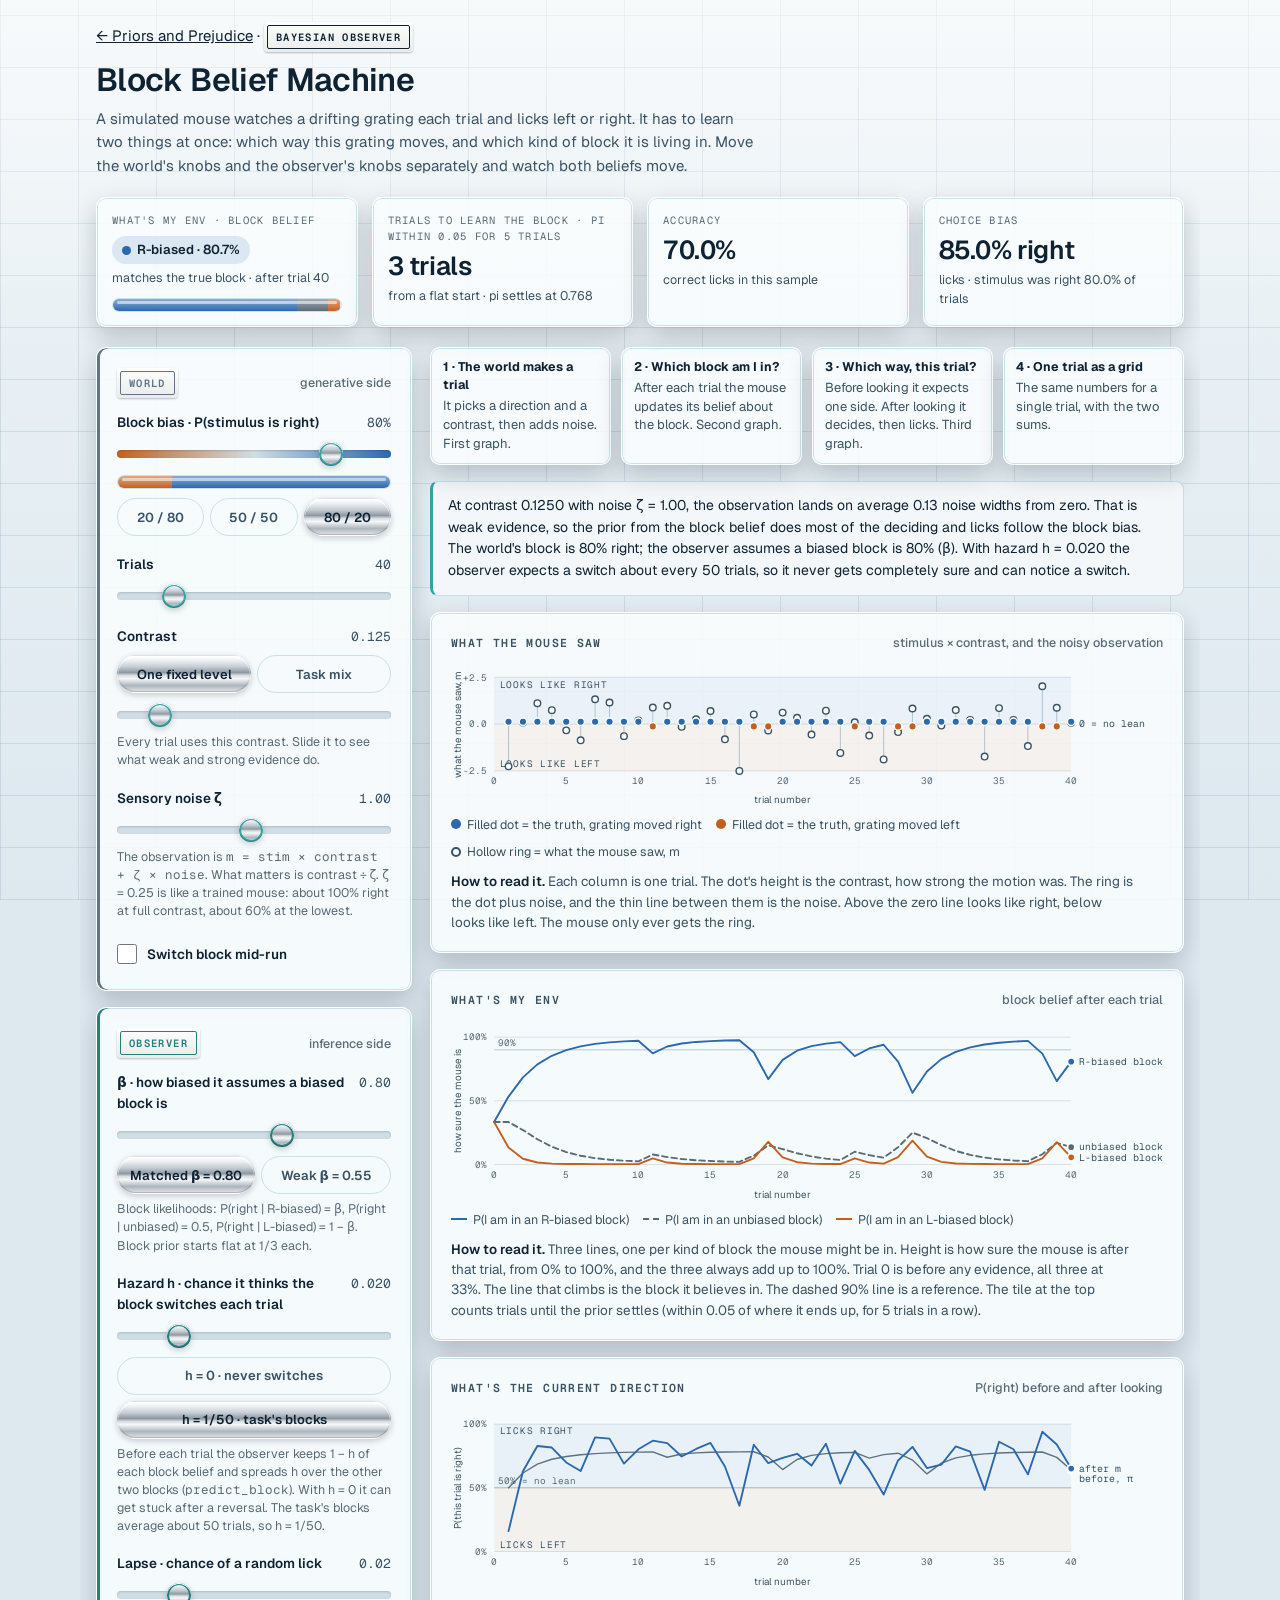
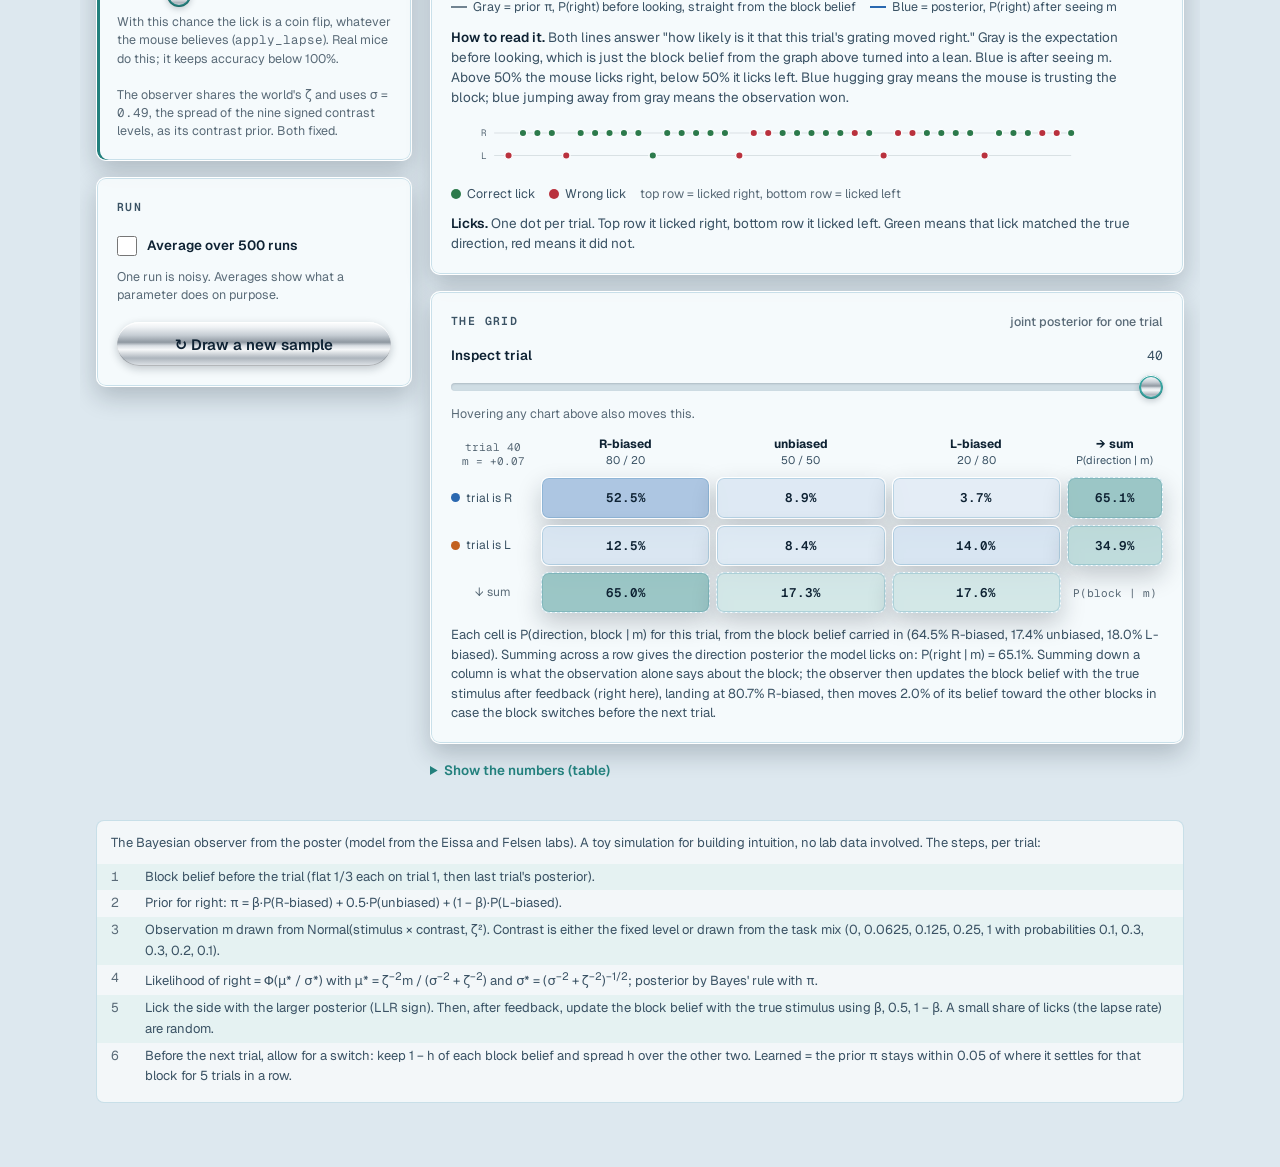
==== commit e54dba28: "Full bench: hazard and lapse sliders, settled-prior learned tile" ====
--- a/model.html
+++ b/model.html
@@ -1,260 +1,214 @@
-<!doctype html><html><head><meta charset=utf8><meta name=viewport content="width=device-width,initial-scale=1"><style>:root{color-scheme:light}body{margin:0;padding:0;font:14px -apple-system,BlinkMacSystemFont,sans-serif;background:#faf9f5;color:#141413}img{max-width:100%}[hidden]:not([hidden=until-found]){display:none!important}</style></head><body>
+<!doctype html><html lang="en"><head><meta charset="utf-8"><meta name="viewport" content="width=device-width,initial-scale=1,viewport-fit=cover">
 <title>Block Belief Machine</title>
+<link rel="preconnect" href="https://fonts.googleapis.com">
+<link rel="preconnect" href="https://fonts.gstatic.com" crossorigin>
+<link rel="stylesheet" href="https://fonts.googleapis.com/css2?family=Geist:wght@400;500;600;700&family=Geist+Mono:wght@400;500;600&display=swap">
 <style>
-  :root {
-    --paper: #eef0f4;
-    --card: #ffffff;
-    --ink: #1b1d23;
-    --muted: #5c6473;
-    --faint: #8a91a0;
-    --hair: #dde1e8;
-    --hair-strong: #cbd1db;
-    --accent: #7c3aed;
-    --accent-soft: #7c3aed1f;
-    --ok: #2f8f5b;
-    --warn: #b7791f;
-    --grid: #e6e9ef;
-    --right: #2a78d6;
-    --left: #e34948;
-    --unb: #6f6b76;
-    --acc: #1baf7a;
-    --right-soft: #2a78d622;
-    --left-soft: #e3494822;
-    --unb-soft: #6f6b7622;
-    --shadow: 0 1px 2px rgba(20,22,30,.06), 0 8px 24px rgba(20,22,30,.06);
-    color-scheme: light;
-  }
-  @media (prefers-color-scheme: dark) {
-    :root:not([data-theme="light"]) {
-      --paper: #131219;
-      --card: #1d1c26;
-      --ink: #ece9f2;
-      --muted: #9a97a8;
-      --faint: #6f6c7e;
-      --hair: #2b2937;
-      --hair-strong: #3a3749;
-      --accent: #a78bfa;
-      --accent-soft: #a78bfa22;
-      --ok: #52c08a;
-      --warn: #e0a94a;
-      --grid: #262433;
-      --right: #3987e5;
-      --left: #e66767;
-      --unb: #9b97a6;
-      --acc: #199e70;
-      --right-soft: #3987e522;
-      --left-soft: #e6676722;
-      --unb-soft: #9b97a622;
-      --shadow: 0 1px 2px rgba(0,0,0,.3), 0 10px 30px rgba(0,0,0,.35);
-      color-scheme: dark;
-    }
-  }
-  :root[data-theme="dark"] {
-    --paper: #131219; --card: #1d1c26; --ink: #ece9f2; --muted: #9a97a8; --faint: #6f6c7e;
-    --hair: #2b2937; --hair-strong: #3a3749; --accent: #a78bfa; --accent-soft: #a78bfa22;
-    --ok: #52c08a; --warn: #e0a94a; --grid: #262433;
-    --right: #3987e5; --left: #e66767; --unb: #9b97a6; --acc: #199e70;
-    --right-soft: #3987e522; --left-soft: #e6676722; --unb-soft: #9b97a622;
-    --shadow: 0 1px 2px rgba(0,0,0,.3), 0 10px 30px rgba(0,0,0,.35); color-scheme: dark;
-  }
-
-  * { box-sizing: border-box; }
-  [hidden] { display: none !important; }
-  body {
-    margin: 0;
-    background: var(--paper);
-    color: var(--ink);
-    font-family: -apple-system, BlinkMacSystemFont, "Segoe UI", Roboto, Helvetica, Arial, sans-serif;
-    line-height: 1.5;
-    -webkit-font-smoothing: antialiased;
-  }
-  .mono { font-family: ui-monospace, "SF Mono", SFMono-Regular, Menlo, "Cascadia Code", Consolas, monospace; font-variant-numeric: tabular-nums; }
-
-  .wrap { max-width: 1120px; margin: 0 auto; padding: 28px 20px 56px; }
-
-  header.top { margin-bottom: 22px; }
-  .eyebrow {
-    font-family: ui-monospace, "SF Mono", Menlo, monospace;
-    font-size: 11px; letter-spacing: .22em; text-transform: uppercase;
-    color: var(--accent); margin: 0 0 6px;
-  }
-  h1 {
-    font-family: ui-monospace, "SF Mono", Menlo, monospace;
-    font-weight: 600; font-size: clamp(24px, 4vw, 34px); letter-spacing: -.01em;
-    margin: 0 0 6px; text-wrap: balance;
-  }
-  .lede { color: var(--muted); margin: 0; max-width: 66ch; }
-
-  .tiles { display: grid; grid-template-columns: repeat(4, 1fr); gap: 12px; margin: 22px 0; }
-  .tile {
-    background: var(--card); border: 1px solid var(--hair); border-radius: 12px;
-    padding: 14px 15px; box-shadow: var(--shadow); min-width: 0;
-  }
-  .tile .lbl {
-    font-size: 10.5px; letter-spacing: .12em; text-transform: uppercase; color: var(--faint);
-    margin: 0 0 8px;
-  }
-  .tile .val { font-size: 26px; font-weight: 600; letter-spacing: -.01em; line-height: 1.15; }
-  .tile .sub { font-size: 12px; color: var(--muted); margin-top: 4px; }
-  .envbar { height: 7px; border-radius: 4px; margin-top: 10px; overflow: hidden; display: flex; gap: 2px; background: var(--card); }
-  .envbar > i { display: block; height: 100%; }
-  .envbar > .r { background: var(--right); }
-  .envbar > .u { background: var(--unb); }
-  .envbar > .l { background: var(--left); }
-
-  .pill {
-    display: inline-flex; align-items: center; gap: 6px; font-size: 13px; font-weight: 600;
-    padding: 4px 10px; border-radius: 999px; letter-spacing: .01em; white-space: nowrap;
-  }
-  .pill .dot { width: 8px; height: 8px; border-radius: 50%; flex: none; }
-  .pill.r { background: var(--right-soft); color: var(--ink); }
-  .pill.u { background: var(--unb-soft); color: var(--ink); }
-  .pill.l { background: var(--left-soft); color: var(--ink); }
-  .pill.ok   { background: color-mix(in srgb, var(--ok) 16%, transparent); color: var(--ok); }
-  .pill.warn { background: color-mix(in srgb, var(--warn) 18%, transparent); color: var(--warn); }
-  .pill.mute { background: var(--accent-soft); color: var(--muted); }
-
-  .grid2 { display: grid; grid-template-columns: 308px 1fr; gap: 18px; align-items: start; }
-
-  .panel {
-    background: var(--card); border: 1px solid var(--hair); border-radius: 14px;
-    padding: 18px; box-shadow: var(--shadow);
-  }
-  .panel + .panel { margin-top: 16px; }
-  .panel h2 {
-    font-size: 12px; letter-spacing: .1em; text-transform: uppercase; color: var(--muted);
-    margin: 0 0 14px; font-weight: 700; display: flex; justify-content: space-between; align-items: baseline; gap: 10px;
-  }
-  .panel h2 .hint { font-weight: 500; letter-spacing: 0; text-transform: none; color: var(--faint); font-size: 12px; }
-  .panel.world h2 { color: var(--right); }
-  .panel.observer h2 { color: var(--acc); }
-
-  .ctrl { margin-bottom: 18px; }
-  .ctrl:last-child { margin-bottom: 0; }
-  .ctrl .row { display: flex; justify-content: space-between; align-items: baseline; margin-bottom: 8px; gap: 8px; }
-  .ctrl label { font-size: 13px; font-weight: 600; }
-  .ctrl .rdval { font-size: 13px; color: var(--muted); white-space: nowrap; }
-  .ctrl .note { font-size: 12px; color: var(--faint); margin-top: 6px; line-height: 1.45; }
-  input[type="range"] {
-    -webkit-appearance: none; appearance: none; width: 100%; height: 5px; border-radius: 4px;
-    background: var(--hair-strong); outline: none; margin: 4px 0;
-  }
-  input[type="range"]::-webkit-slider-thumb {
-    -webkit-appearance: none; appearance: none; width: 18px; height: 18px; border-radius: 50%;
-    background: var(--accent); border: 3px solid var(--card); box-shadow: 0 1px 3px rgba(0,0,0,.3); cursor: pointer;
-  }
-  input[type="range"]::-moz-range-thumb {
-    width: 18px; height: 18px; border-radius: 50%; background: var(--accent);
-    border: 3px solid var(--card); box-shadow: 0 1px 3px rgba(0,0,0,.3); cursor: pointer;
-  }
-  input[type="range"]:focus-visible { box-shadow: 0 0 0 3px var(--accent-soft); }
-  input[type="range"]:disabled { opacity: .35; }
-  input[type="range"].bias { background: linear-gradient(90deg, var(--left), var(--hair-strong) 50%, var(--right)); }
-  .biasfill { height: 10px; border-radius: 5px; overflow: hidden; display: flex; margin-top: 9px; border: 1px solid var(--hair); }
-  .biasfill > .l { background: var(--left); }
-  .biasfill > .r { background: var(--right); flex: 1; }
-
-  .seg { display: inline-flex; border: 1px solid var(--hair-strong); border-radius: 9px; overflow: hidden; }
-  .seg.full { display: flex; }
-  .seg.full button { flex: 1; }
-  .seg button {
-    appearance: none; border: 0; background: transparent; color: var(--muted); cursor: pointer;
-    padding: 7px 10px; font-size: 12.5px; font-weight: 600; font-family: inherit; white-space: nowrap;
-  }
-  .seg button.on { background: var(--accent-soft); color: var(--ink); }
-  .seg button:focus-visible { outline: 2px solid var(--accent); outline-offset: -2px; }
-
-  .check { display: flex; align-items: center; gap: 9px; font-size: 13px; font-weight: 600; cursor: pointer; }
-  .check input { width: 16px; height: 16px; accent-color: var(--accent); margin: 0; }
-
-  .btn {
-    appearance: none; width: 100%; margin-top: 4px; cursor: pointer;
-    background: var(--accent); color: #fff; border: 0; border-radius: 10px;
-    padding: 11px 14px; font-size: 14px; font-weight: 600; font-family: inherit;
-    display: flex; align-items: center; justify-content: center; gap: 8px;
-  }
-  .btn:hover { filter: brightness(1.06); }
-  .btn:focus-visible { outline: 2px solid var(--ink); outline-offset: 2px; }
-
-  .teach {
-    background: var(--accent-soft); border: 1px solid color-mix(in srgb, var(--accent) 30%, transparent);
-    border-radius: 12px; padding: 13px 15px; margin: 0 0 16px; font-size: 13.5px; line-height: 1.55;
-  }
-  .teach .num { font-weight: 600; }
-
-  .chart { position: relative; }
-  .chart svg { display: block; width: 100%; height: auto; }
-  .clab { font-family: ui-monospace, Menlo, monospace; font-size: 10px; fill: var(--faint); }
-  .cend { font-family: ui-monospace, Menlo, monospace; font-size: 10.5px; fill: var(--muted); }
-  .legend { display: flex; gap: 14px; margin-top: 8px; font-size: 12px; color: var(--muted); flex-wrap: wrap; }
-  .legend span { display: inline-flex; align-items: center; gap: 6px; }
-  .legend i { width: 10px; height: 10px; border-radius: 50%; display: inline-block; flex: none; }
-  .legend i.line { width: 16px; height: 0; border-top: 2px solid; border-radius: 0; }
-  .legend i.dash { width: 16px; height: 0; border-top: 2px dashed; border-radius: 0; }
-  .legend i.ring { background: transparent; border: 2px solid var(--muted); }
-  .caption { font-size: 13px; color: var(--muted); margin: 10px 0 0; line-height: 1.5; max-width: 76ch; }
-  .caption b { color: var(--ink); font-weight: 600; }
-  .howto { display: grid; grid-template-columns: repeat(4, 1fr); gap: 10px; margin: 0 0 16px; }
-  .howto div { background: var(--card); border: 1px solid var(--hair); border-radius: 10px; padding: 10px 12px; font-size: 12.5px; line-height: 1.45; color: var(--muted); }
-  .howto div b { display: block; color: var(--ink); font-size: 12px; margin-bottom: 2px; }
-  .ytitle { font-size: 10.5px; fill: var(--muted); }
-  .band { font-family: ui-monospace, Menlo, monospace; font-size: 10px; letter-spacing: .08em; text-transform: uppercase; fill: var(--muted); }
-
-  .tooltip {
-    position: fixed; pointer-events: none; z-index: 20; opacity: 0; transition: opacity .08s;
-    background: var(--card); border: 1px solid var(--hair-strong); border-radius: 9px;
-    box-shadow: var(--shadow); padding: 8px 10px; font-size: 12px; min-width: 190px;
-  }
-  .tooltip .tt-h { font-family: ui-monospace, Menlo, monospace; font-size: 11px; color: var(--faint); margin-bottom: 5px; }
-  .tooltip .tt-r { display: flex; justify-content: space-between; gap: 14px; align-items: center; }
-  .tooltip .tt-r .k { display: inline-flex; align-items: center; gap: 6px; color: var(--muted); }
-  .tooltip .tt-r .k i { width: 12px; height: 0; border-top: 2px solid; display: inline-block; }
-  .tooltip .tt-r .v { font-family: ui-monospace, Menlo, monospace; font-variant-numeric: tabular-nums; font-weight: 600; }
-  .tooltip hr { border: 0; border-top: 1px solid var(--hair); margin: 5px 0; }
-
-  /* joint grid */
-  .board { display: grid; grid-template-columns: 84px repeat(3, 1fr) 96px; gap: 6px; align-items: stretch; font-size: 12.5px; }
-  .board .hd { color: var(--muted); font-size: 11px; line-height: 1.3; text-align: center; padding: 0 2px 4px; align-self: end; }
-  .board .hd b { display: block; color: var(--ink); font-size: 12px; }
-  .board .rh { color: var(--muted); font-size: 12px; display: flex; align-items: center; gap: 6px; }
-  .board .rh i { width: 9px; height: 9px; border-radius: 50%; display: inline-block; }
-  .board .cell {
-    position: relative; border: 1px solid var(--hair); border-radius: 8px; padding: 10px 8px; text-align: center;
-    overflow: hidden; background: var(--card);
-  }
-  .board .cell > i { position: absolute; inset: 0; background: var(--right); opacity: 0; }
-  .board .cell > span { position: relative; font-family: ui-monospace, Menlo, monospace; font-variant-numeric: tabular-nums; font-weight: 600; }
-  .board .marg { border-style: dashed; }
-  .board .marg > i { background: var(--acc); }
-  .board .arrow { color: var(--faint); font-size: 12px; text-align: center; align-self: center; }
-  .board .corner { color: var(--faint); font-size: 11px; text-align: center; align-self: center; line-height: 1.3; }
-  .boardnote { font-size: 12.5px; color: var(--muted); margin: 12px 0 0; line-height: 1.5; }
-
-  details.data { margin-top: 16px; }
-  details.data summary { cursor: pointer; font-size: 13px; color: var(--accent); font-weight: 600; }
-  .tablewrap { overflow-x: auto; margin-top: 12px; }
-  table { border-collapse: collapse; width: 100%; font-size: 12.5px; }
-  th, td { text-align: right; padding: 5px 9px; border-bottom: 1px solid var(--hair); white-space: nowrap; }
-  th:first-child, td:first-child { text-align: left; }
-  td.mono, th.mono { font-family: ui-monospace, Menlo, monospace; font-variant-numeric: tabular-nums; }
-  thead th { color: var(--faint); font-weight: 600; font-size: 11px; letter-spacing: .04em; text-transform: uppercase; }
-
-  footer { margin-top: 28px; color: var(--faint); font-size: 12px; line-height: 1.6; max-width: 80ch; }
-  footer code { font-family: ui-monospace, Menlo, monospace; color: var(--muted); }
-  footer ol { padding-left: 18px; margin: 8px 0 0; }
-
-  @media (max-width: 860px) {
-    .tiles { grid-template-columns: repeat(2, 1fr); }
-    .grid2 { grid-template-columns: 1fr; }
-    .board { grid-template-columns: 64px repeat(3, 1fr) 72px; font-size: 11.5px; }
-    .howto { grid-template-columns: repeat(2, 1fr); }
-  }
-  @media (prefers-reduced-motion: reduce) { * { transition: none !important; } }
+/* Lab-bench look: tiled wall, enamel labels, glass sheets, chrome buttons, liquid as quantity. Day mode only. */
+:root{
+  --ink:#0e2233;--ink2:#3a5264;--ink3:#5a6b78;
+  --wall-a:#eef4f7;--wall-b:#dde8ef;--grout:rgba(110,145,165,.2);--sheen:rgba(255,255,255,.55);--glow:rgba(255,255,255,.9);
+  --en1:#fdfefd;--en2:#e9ecea;--hi:#fff;--onink:#fdfefd;
+  --sheet:rgba(250,253,254,.86);--sheet-edge:rgba(255,255,255,.95);--sheet-line:rgba(110,170,195,.32);
+  --paper:#fbf8f1;--paper-ink:#0e2233;--code-bg:#f3f7f9;--code-hl:rgba(53,163,160,.16);
+  --tint:#35a3a0;--tint-ink:#23807d;
+  --right:#2a68b0;--left:#c2611f;--world:#5f7486;--mouse:#23807d;
+  --ok:#2c7a4b;--miss:#b9313d;--dim:rgba(14,34,51,.13);
+  --chrome:linear-gradient(180deg,#ffffff 0%,#eef1f4 12%,#c6cdd4 30%,#8f98a1 46%,#d9dee3 54%,#f6f8f9 63%,#adb5bd 82%,#e2e6ea 100%);
+  --chrome-ink:#0e2233;--contact:rgba(12,28,40,.22);
+  --f-body:'Geist',system-ui,-apple-system,'Segoe UI',sans-serif;
+  --f-mono:'Geist Mono',ui-monospace,SFMono-Regular,Menlo,monospace;
+}
+/* page aliases onto the bench tokens (charts read these) */
+:root{
+  color-scheme:light;
+  --card:#fafdfe;--muted:var(--ink2);--faint:var(--ink3);
+  --hair:var(--sheet-line);--hair-strong:rgba(110,145,165,.5);
+  --accent:var(--tint-ink);--accent-soft:var(--code-hl);
+  --warn:var(--miss);--grid:var(--dim);
+  --unb:var(--ink3);--acc:var(--mouse);
+  --right-soft:color-mix(in srgb,var(--right) 14%,transparent);
+  --left-soft:color-mix(in srgb,var(--left) 14%,transparent);
+  --unb-soft:color-mix(in srgb,var(--unb) 14%,transparent);
+  --shadow:inset 0 0 0 1px var(--sheet-line),0 10px 24px var(--contact);
+}
+
+*,*::before,*::after{box-sizing:border-box}
+[hidden]{display:none!important}
+html{-webkit-text-size-adjust:100%}
+body{margin:0;min-height:100%;color:var(--ink);font-family:var(--f-body);font-size:15px;line-height:1.55;-webkit-font-smoothing:antialiased;
+  background:linear-gradient(180deg,var(--sheen),rgba(255,255,255,0) 40%),
+    repeating-linear-gradient(0deg,var(--grout) 0 1px,rgba(255,255,255,0) 1px 52px),
+    repeating-linear-gradient(90deg,var(--grout) 0 1px,rgba(255,255,255,0) 1px 78px),
+    linear-gradient(180deg,var(--wall-a) 0%,var(--wall-b) 100%);background-attachment:fixed;background-color:var(--wall-b)}
+:focus-visible{outline:2.5px solid var(--tint-ink);outline-offset:3px}
+.mono,code{font-family:var(--f-mono);font-variant-numeric:tabular-nums}
+
+.wrap{max-width:1120px;margin:0 auto;padding:22px 16px 64px;overflow-x:clip}
+
+/* enamel label */
+.enamel{display:inline-block;padding:3px;border-radius:4px;background:linear-gradient(180deg,var(--en1),var(--en2));box-shadow:0 1px 2px rgba(0,0,0,.25),inset 0 1px 0 var(--hi);vertical-align:middle}
+.enamel>span{display:block;padding:3px 8px;border:1.2px solid var(--ink);border-radius:2px;font-family:var(--f-mono);font-weight:600;font-size:10.5px;letter-spacing:.13em;text-transform:uppercase;white-space:nowrap;color:var(--ink)}
+.enamel.w>span{border-color:var(--world);color:var(--world)}
+.enamel.m>span{border-color:var(--mouse);color:var(--mouse)}
+
+header.top{margin-bottom:20px}
+.eyebrow{margin:0 0 10px}
+h1{font-family:var(--f-body);font-weight:600;font-size:clamp(24px,4vw,32px);letter-spacing:-.02em;line-height:1.15;margin:0 0 8px;text-wrap:balance}
+.lede{color:var(--ink2);margin:0;max-width:66ch}
+
+/* glass sheets */
+.tile,.panel,.howto div,.board .cell,.tooltip{background:var(--sheet);border:1px solid var(--sheet-edge);box-shadow:var(--shadow)}
+.tiles{display:grid;grid-template-columns:repeat(4,1fr);gap:14px;margin:20px 0}
+.tile{border-radius:10px;padding:14px 15px;min-width:0}
+.tile .lbl{font-family:var(--f-mono);font-size:10.5px;letter-spacing:.12em;text-transform:uppercase;color:var(--ink3);margin:0 0 8px}
+.tile .val{font-size:26px;font-weight:600;letter-spacing:-.015em;line-height:1.15;font-variant-numeric:tabular-nums}
+.tile .sub{font-size:12.5px;color:var(--ink2);margin-top:4px}
+
+/* tubes as quantities: horizontal glass tube with liquid segments */
+.envbar,.biasfill{position:relative;display:flex;overflow:hidden;border:1.5px solid var(--sheet-line);background:rgba(255,255,255,.35);box-shadow:inset 0 1px 2px rgba(14,34,51,.12)}
+.envbar{height:14px;border-radius:7px;margin-top:10px;gap:0}
+.envbar::after,.biasfill::after{content:"";position:absolute;left:4px;right:4px;top:2px;height:3px;border-radius:2px;background:rgba(255,255,255,.55);pointer-events:none}
+.envbar>i{display:block;height:100%;transition:width .5s cubic-bezier(.3,1.25,.5,1)}
+.envbar>.r{background:linear-gradient(180deg,color-mix(in srgb,var(--right) 55%,white),var(--right))}
+.envbar>.u{background:linear-gradient(180deg,color-mix(in srgb,var(--unb) 55%,white),var(--unb))}
+.envbar>.l{background:linear-gradient(180deg,color-mix(in srgb,var(--left) 55%,white),var(--left))}
+.biasfill{height:14px;border-radius:7px;margin-top:9px}
+.biasfill>.l{background:linear-gradient(180deg,color-mix(in srgb,var(--left) 55%,white),var(--left))}
+.biasfill>.r{background:linear-gradient(180deg,color-mix(in srgb,var(--right) 55%,white),var(--right));flex:1}
+
+.pill{display:inline-flex;align-items:center;gap:6px;font-size:13px;font-weight:600;padding:4px 10px;border-radius:999px;white-space:nowrap}
+.pill .dot{width:9px;height:9px;border-radius:50%;flex:none}
+.pill.r{background:var(--right-soft);color:var(--ink)}
+.pill.u{background:var(--unb-soft);color:var(--ink)}
+.pill.l{background:var(--left-soft);color:var(--ink)}
+.pill.ok{background:color-mix(in srgb,var(--ok) 14%,transparent);color:var(--ok)}
+.pill.warn{background:color-mix(in srgb,var(--warn) 12%,transparent);color:var(--warn)}
+.pill.mute{background:var(--accent-soft);color:var(--ink2)}
+
+.grid2{display:grid;grid-template-columns:316px minmax(0,1fr);gap:18px;align-items:start}
+.grid2>div{min-width:0}
+
+.panel{border-radius:10px;padding:20px;min-width:0}
+.panel+.panel{margin-top:16px}
+.panel h2{font-family:var(--f-mono);font-size:11.5px;letter-spacing:.12em;text-transform:uppercase;color:var(--ink2);margin:0 0 14px;font-weight:600;display:flex;justify-content:space-between;align-items:center;gap:10px;flex-wrap:wrap}
+.panel h2 .hint{font-family:var(--f-body);font-weight:500;letter-spacing:0;text-transform:none;color:var(--ink3);font-size:12.5px}
+.panel.world{box-shadow:inset 3px 0 0 var(--world),var(--shadow)}
+.panel.observer{box-shadow:inset 3px 0 0 var(--mouse),var(--shadow)}
+
+.ctrl{margin-bottom:18px}
+.ctrl:last-child{margin-bottom:0}
+.ctrl .row{display:flex;justify-content:space-between;align-items:baseline;margin-bottom:8px;gap:8px}
+.ctrl label{font-size:13.5px;font-weight:600}
+.ctrl .rdval{font-family:var(--f-mono);font-size:13px;color:var(--ink2);white-space:nowrap}
+.ctrl .note{font-size:12.5px;color:var(--ink3);margin-top:6px;line-height:1.45}
+
+/* sliders: glass track, chrome bead */
+input[type="range"]{-webkit-appearance:none;appearance:none;width:100%;height:8px;border-radius:4px;background:rgba(110,145,165,.28);box-shadow:inset 0 1px 2px rgba(14,34,51,.18);outline:none;margin:8px 0}
+input[type="range"]::-webkit-slider-thumb{-webkit-appearance:none;appearance:none;width:24px;height:24px;border-radius:50%;background:var(--chrome);border:0;box-shadow:inset 0 1px 0 var(--hi),inset 0 -1px 0 rgba(0,0,0,.2),0 2px 6px var(--contact),0 0 0 2px var(--tint) inset;cursor:pointer}
+input[type="range"]::-moz-range-thumb{width:24px;height:24px;border-radius:50%;background:var(--chrome);border:2px solid var(--tint);box-shadow:0 2px 6px var(--contact);cursor:pointer}
+input[type="range"]:disabled{opacity:.35}
+input[type="range"].bias{background:linear-gradient(90deg,var(--left),rgba(110,145,165,.28) 50%,var(--right))}
+.panel.observer input[type="range"]::-webkit-slider-thumb{box-shadow:inset 0 1px 0 var(--hi),inset 0 -1px 0 rgba(0,0,0,.2),0 2px 6px var(--contact),0 0 0 2px var(--mouse) inset}
+
+/* segmented: ghost pills, chosen one is chrome */
+.seg{display:inline-flex;gap:6px;flex-wrap:wrap}
+.seg.full{display:flex}
+.seg.full button{flex:1 1 0}
+.seg button{appearance:none;min-height:38px;padding:0 12px;border:1.2px solid var(--sheet-line);border-radius:19px;background:transparent;color:var(--ink2);cursor:pointer;font-size:13px;font-weight:600;font-family:inherit;white-space:nowrap}
+.seg button:hover{color:var(--ink);border-color:var(--tint-ink)}
+.seg button.on{color:var(--chrome-ink);background:var(--chrome);border-color:transparent;box-shadow:inset 0 1px 0 var(--hi),inset 0 -1px 0 rgba(0,0,0,.2),0 2px 6px var(--contact)}
+
+.check{display:flex;align-items:center;gap:10px;font-size:13.5px;font-weight:600;cursor:pointer;min-height:32px}
+.check input{width:20px;height:20px;accent-color:var(--tint);margin:0}
+
+/* chrome button */
+.btn{appearance:none;width:100%;margin-top:4px;cursor:pointer;min-height:44px;padding:0 18px;border:0;border-radius:22px;font-weight:600;font-size:15px;font-family:inherit;color:var(--chrome-ink);background:var(--chrome);box-shadow:inset 0 1px 0 var(--hi),inset 0 -1px 0 rgba(0,0,0,.2),0 3px 8px var(--contact);display:flex;align-items:center;justify-content:center;gap:8px}
+.btn:active{transform:translateY(1px)}
+
+.teach{background:var(--code-bg);border:1px solid var(--sheet-line);border-left:3px solid var(--tint);border-radius:8px;padding:13px 15px;margin:0 0 16px;font-size:14px;line-height:1.55}
+.teach .num{font-weight:600}
+
+.chart{position:relative}
+.chart svg{display:block;width:100%;height:auto}
+.clab{font-family:var(--f-mono);font-size:10px;fill:var(--ink3)}
+.cend{font-family:var(--f-mono);font-size:10.5px;fill:var(--ink2)}
+.legend{display:flex;gap:8px 14px;margin-top:8px;font-size:12.5px;color:var(--ink2);flex-wrap:wrap}
+.legend span{display:inline-flex;align-items:center;gap:6px}
+.legend i{width:10px;height:10px;border-radius:50%;display:inline-block;flex:none}
+.legend i.line{width:16px;height:0;border-top:2px solid;border-radius:0}
+.legend i.dash{width:16px;height:0;border-top:2px dashed;border-radius:0}
+.legend i.ring{background:transparent;border:2px solid var(--ink2)}
+.caption{font-size:13.5px;color:var(--ink2);margin:10px 0 0;line-height:1.5;max-width:76ch}
+.caption b{color:var(--ink);font-weight:600}
+
+/* reading order: numbered like code lines */
+.howto{display:grid;grid-template-columns:repeat(4,1fr);gap:10px;margin:0 0 16px}
+.howto div{border-radius:10px;padding:10px 12px;font-size:13px;line-height:1.45;color:var(--ink2);min-width:0}
+.howto div b{display:block;color:var(--ink);font-size:12.5px;margin-bottom:3px}
+.ytitle{font-family:var(--f-body);font-size:10.5px;fill:var(--ink2)}
+.band{font-family:var(--f-mono);font-size:10px;letter-spacing:.08em;text-transform:uppercase;fill:var(--ink2)}
+
+.tooltip{position:fixed;pointer-events:none;z-index:20;opacity:0;transition:opacity .08s;background:var(--card);border-radius:9px;padding:8px 10px;font-size:12.5px;min-width:190px;max-width:calc(100vw - 16px)}
+.tooltip .tt-h{font-family:var(--f-mono);font-size:11px;color:var(--ink3);margin-bottom:5px}
+.tooltip .tt-r{display:flex;justify-content:space-between;gap:14px;align-items:center}
+.tooltip .tt-r .k{display:inline-flex;align-items:center;gap:6px;color:var(--ink2)}
+.tooltip .tt-r .k i{width:12px;height:0;border-top:2px solid;display:inline-block}
+.tooltip .tt-r .v{font-family:var(--f-mono);font-variant-numeric:tabular-nums;font-weight:600}
+.tooltip hr{border:0;border-top:1px solid var(--sheet-line);margin:5px 0}
+
+/* joint grid */
+.board{display:grid;grid-template-columns:84px repeat(3,minmax(0,1fr)) 96px;gap:6px;align-items:stretch;font-size:12.5px}
+.board .hd{color:var(--ink2);font-size:11px;line-height:1.3;text-align:center;padding:0 2px 4px;align-self:end}
+.board .hd b{display:block;color:var(--ink);font-size:12px}
+.board .rh{color:var(--ink2);font-size:12px;display:flex;align-items:center;gap:6px}
+.board .rh i{width:9px;height:9px;border-radius:50%;display:inline-block;flex:none}
+.board .cell{position:relative;border-radius:8px;padding:10px 6px;text-align:center;overflow:hidden;min-width:0}
+.board .cell>i{position:absolute;inset:0;background:var(--right);opacity:0}
+.board .cell>span{position:relative;font-family:var(--f-mono);font-variant-numeric:tabular-nums;font-weight:600}
+.board .marg{border:1.5px dashed var(--sheet-line)}
+.board .marg>i{background:var(--acc)}
+.board .arrow{color:var(--ink3);font-size:12px;text-align:center;align-self:center}
+.board .corner{color:var(--ink3);font-family:var(--f-mono);font-size:11px;text-align:center;align-self:center;line-height:1.3}
+.boardnote{font-size:13px;color:var(--ink2);margin:12px 0 0;line-height:1.5}
+
+details.data{margin-top:16px}
+details.data summary{cursor:pointer;font-size:13.5px;color:var(--tint-ink);font-weight:600;min-height:32px;display:list-item}
+.tablewrap{overflow-x:auto;margin-top:12px;background:var(--code-bg);border:1px solid var(--sheet-line);border-radius:8px}
+table{border-collapse:collapse;width:100%;font-size:12.5px;font-family:var(--f-mono);font-variant-numeric:tabular-nums}
+th,td{text-align:right;padding:6px 10px;border-bottom:1px solid var(--sheet-line);white-space:nowrap}
+th:first-child,td:first-child{text-align:left;color:var(--ink3)}
+thead th{color:var(--ink3);font-weight:600;font-size:10.5px;letter-spacing:.08em;text-transform:uppercase}
+
+/* footer: the five steps as a numbered code block */
+footer{margin-top:28px;color:var(--ink2);font-size:13px;line-height:1.6;background:var(--code-bg);border:1px solid var(--sheet-line);border-radius:8px;padding:12px 14px 12px}
+footer code{font-family:var(--f-mono);color:var(--tint-ink)}
+footer ol{list-style:none;counter-reset:ln;padding:0;margin:10px -14px 0;font-size:13px}
+footer ol li{counter-increment:ln;position:relative;padding:3px 14px 3px calc(14px + 2.6em)}
+footer ol li:nth-child(odd){background:color-mix(in srgb,var(--code-hl) 45%,transparent)}
+footer ol li::before{content:counter(ln);position:absolute;left:14px;width:2.6em;font-family:var(--f-mono);color:var(--ink3)}
+
+@media (max-width:860px){
+  .tiles{grid-template-columns:repeat(2,minmax(0,1fr))}
+  .grid2{grid-template-columns:minmax(0,1fr)}
+  .board{grid-template-columns:60px repeat(3,minmax(0,1fr)) 66px;font-size:11.5px;gap:4px}
+  .howto{grid-template-columns:repeat(2,minmax(0,1fr))}
+}
+@media (max-width:520px){
+  .panel{padding:16px}
+  .tile{padding:12px}
+  .tile .val{font-size:22px}
+  .board{grid-template-columns:52px repeat(3,minmax(0,1fr)) 58px;font-size:11px}
+  .board .cell{padding:8px 2px}
+  .board .hd{font-size:10px}
+}
+@media (prefers-reduced-motion:reduce){*{transition:none!important}}
 </style>
+</head><body>
 
 <div class="wrap">
   <header class="top">
-    <p class="eyebrow"><a href="index.html" style="color:inherit">&larr; Priors and Prejudice</a> &middot; Bayesian observer</p>
+    <p class="eyebrow"><a href="index.html" style="color:inherit">&larr; Priors and Prejudice</a> &middot; <span class="enamel"><span>Bayesian observer</span></span></p>
     <h1>Block Belief Machine</h1>
     <p class="lede">A simulated mouse watches a drifting grating each trial and licks left or right. It has to learn two things at once: which way this grating moves, and which kind of block it is living in. Move the world's knobs and the observer's knobs separately and watch both beliefs move.</p>
   </header>
@@ -267,7 +221,7 @@
       <div class="envbar" aria-hidden="true"><i class="r" id="eb-r"></i><i class="u" id="eb-u"></i><i class="l" id="eb-l"></i></div>
     </div>
     <div class="tile">
-      <p class="lbl">Trials to 90% block belief</p>
+      <p class="lbl">Trials to learn the block &middot; pi within 0.05 for 5 trials</p>
       <div class="val" id="t-t90">&middot;</div>
       <div class="sub" id="t-t90-sub">&middot;</div>
     </div>
@@ -286,7 +240,7 @@
   <div class="grid2">
     <div>
       <div class="panel world" aria-label="World controls">
-        <h2>World <span class="hint">generative side</span></h2>
+        <h2><span class="enamel w"><span>World</span></span> <span class="hint">generative side</span></h2>
 
         <div class="ctrl">
           <div class="row"><label for="s-pr">Block bias &middot; P(stimulus is right)</label><span class="rdval mono" id="v-pr">80%</span></div>
@@ -305,7 +259,7 @@
         <div class="ctrl">
           <div class="row"><label for="s-c">Contrast</label><span class="rdval mono" id="v-c">0.125</span></div>
           <div class="seg full" role="group" aria-label="Contrast mode" style="margin-bottom:9px">
-            <button id="cm-fixed" class="on">One fixed level</button><button id="cm-table">Lab table</button>
+            <button id="cm-fixed" class="on">One fixed level</button><button id="cm-table">Task mix</button>
           </div>
           <input type="range" id="s-c" min="0" max="1" value="0.125" step="0.0125">
           <div class="note" id="c-note">Every trial uses this contrast. Slide it to see what weak and strong evidence do.</div>
@@ -314,33 +268,46 @@
         <div class="ctrl">
           <div class="row"><label for="s-z">Sensory noise &zeta;</label><span class="rdval mono" id="v-z">1.00</span></div>
           <input type="range" id="s-z" min="0.05" max="2" value="1" step="0.05">
-          <div class="note">The observation is <span class="mono">m = stim &times; contrast + &zeta; &times; noise</span>. What matters is contrast &divide; &zeta;.</div>
+          <div class="note">The observation is <span class="mono">m = stim &times; contrast + &zeta; &times; noise</span>. What matters is contrast &divide; &zeta;. &zeta; = 0.25 is like a trained mouse: about 100% right at full contrast, about 60% at the lowest.</div>
         </div>
 
         <div class="ctrl">
           <label class="check"><input type="checkbox" id="sw-on"> Switch block mid-run</label>
           <div id="sw-body" hidden>
             <div class="row" style="margin-top:10px"><label for="s-swat">New block starts at trial</label><span class="rdval mono" id="v-swat">20</span></div>
-            <input type="range" id="s-swat" min="2" max="40" value="20" step="1">
+            <input type="range" id="s-swat" min="2" max="150" value="20" step="1">
             <div class="row" style="margin-top:10px"><label for="s-pr2">New block bias &middot; P(right)</label><span class="rdval mono" id="v-pr2">20%</span></div>
             <input type="range" class="bias" id="s-pr2" min="1" max="99" value="20" step="1">
-            <div class="note">The observer is not told. Watch how many trials the block belief takes to flip.</div>
+            <div class="note">The observer is not told. Watch how many trials the block belief takes to flip. Try 80 / 20 to 20 / 80 with hazard 0, then with hazard 1/50.</div>
           </div>
         </div>
       </div>
 
       <div class="panel observer" aria-label="Observer controls">
-        <h2>Observer <span class="hint">inference side</span></h2>
+        <h2><span class="enamel m"><span>Observer</span></span> <span class="hint">inference side</span></h2>
         <div class="ctrl">
           <div class="row"><label for="s-b">&beta; &middot; how biased it assumes a biased block is</label><span class="rdval mono" id="v-b">0.80</span></div>
           <input type="range" id="s-b" min="0.5" max="0.99" value="0.8" step="0.01">
           <div class="seg full" role="group" aria-label="Beta presets" style="margin-top:9px">
-            <button data-b="0.8" class="on">&beta; = 0.80</button><button data-b="0.55">&beta; = 0.55</button>
+            <button data-b="0.8" class="on">Matched &beta; = 0.80</button><button data-b="0.55">Weak &beta; = 0.55</button>
           </div>
           <div class="note">Block likelihoods: P(right | R-biased) = &beta;, P(right | unbiased) = 0.5, P(right | L-biased) = 1 &minus; &beta;. Block prior starts flat at 1/3 each.</div>
         </div>
         <div class="ctrl">
-          <div class="note">The observer shares the world's &zeta; and uses &sigma; = <span class="mono" id="v-sigma">0.49</span>, the spread of the nine signed contrast levels, as its contrast prior. Both fixed, as in the task design.</div>
+          <div class="row"><label for="s-h">Hazard h &middot; chance it thinks the block switches each trial</label><span class="rdval mono" id="v-h">0.020</span></div>
+          <input type="range" id="s-h" min="0" max="0.1" value="0.02" step="0.005">
+          <div class="seg full" role="group" aria-label="Hazard presets" style="margin-top:9px">
+            <button data-h="0">h = 0 &middot; never switches</button><button data-h="0.02" class="on">h = 1/50 &middot; task's blocks</button>
+          </div>
+          <div class="note">Before each trial the observer keeps 1 &minus; h of each block belief and spreads h over the other two blocks (<span class="mono">predict_block</span>). With h = 0 it can get stuck after a reversal. The task's blocks average about 50 trials, so h = 1/50.</div>
+        </div>
+        <div class="ctrl">
+          <div class="row"><label for="s-l">Lapse &middot; chance of a random lick</label><span class="rdval mono" id="v-l">0.02</span></div>
+          <input type="range" id="s-l" min="0" max="0.1" value="0.02" step="0.01">
+          <div class="note">With this chance the lick is a coin flip, whatever the mouse believes (<span class="mono">apply_lapse</span>). Real mice do this; it keeps accuracy below 100%.</div>
+        </div>
+        <div class="ctrl">
+          <div class="note">The observer shares the world's &zeta; and uses &sigma; = <span class="mono" id="v-sigma">0.49</span>, the spread of the nine signed contrast levels, as its contrast prior. Both fixed.</div>
         </div>
       </div>
 
@@ -385,7 +352,7 @@
           <span><i class="line" style="border-color:var(--left)"></i>P(I am in an L-biased block)</span>
           <span id="lg-block-avg" hidden><i class="line" style="border-color:var(--faint);opacity:.5"></i>faint = this one sample, solid = mean of 500</span>
         </div>
-        <p class="caption"><b>How to read it.</b> Three lines, one per kind of block the mouse might be in. Height is how sure the mouse is after that trial, from 0% to 100%, and the three always add up to 100%. Trial 0 is before any evidence, all three at 33%. The line that climbs is the block it believes in. Crossing the 90% line is "sure enough," and the tile at the top counts how many trials that took.</p>
+        <p class="caption"><b>How to read it.</b> Three lines, one per kind of block the mouse might be in. Height is how sure the mouse is after that trial, from 0% to 100%, and the three always add up to 100%. Trial 0 is before any evidence, all three at 33%. The line that climbs is the block it believes in. The dashed 90% line is a reference. The tile at the top counts trials until the prior settles (within 0.05 of where it ends up, for 5 trials in a row).</p>
       </div>
 
       <div class="panel">
@@ -393,9 +360,9 @@
         <div class="chart" id="c-dir"></div>
         <div class="legend" id="lg-dir">
           <span><i class="line" style="border-color:var(--muted);opacity:.7"></i>Gray = prior &pi;, P(right) before looking, straight from the block belief</span>
-          <span><i class="line" style="border-color:var(--right)"></i>Teal = posterior, P(right) after seeing m</span>
-        </div>
-        <p class="caption" id="cap-dir"><b>How to read it.</b> Both lines answer "how likely is it that this trial's grating moved right." Gray is the expectation before looking, which is just the block belief from the graph above turned into a lean. Teal is after seeing m. Above 50% the mouse licks right, below 50% it licks left. Teal hugging gray means the mouse is trusting the block; teal jumping away from gray means the observation won.</p>
+          <span><i class="line" style="border-color:var(--right)"></i>Blue = posterior, P(right) after seeing m</span>
+        </div>
+        <p class="caption" id="cap-dir"><b>How to read it.</b> Both lines answer "how likely is it that this trial's grating moved right." Gray is the expectation before looking, which is just the block belief from the graph above turned into a lean. Blue is after seeing m. Above 50% the mouse licks right, below 50% it licks left. Blue hugging gray means the mouse is trusting the block; blue jumping away from gray means the observation won.</p>
         <div class="legend" id="lg-acc" hidden>
           <span><i class="line" style="border-color:var(--acc)"></i>Mean accuracy at each trial, 500 runs</span>
         </div>
@@ -406,11 +373,11 @@
           <span><i style="background:var(--warn)"></i>Wrong lick</span>
           <span style="color:var(--faint)">top row = licked right, bottom row = licked left</span>
         </div>
-        <p class="caption"><b>Licks.</b> One dot per trial. Top row it licked right, bottom row it licked left. Green means that lick matched the true direction, amber means it did not.</p>
+        <p class="caption"><b>Licks.</b> One dot per trial. Top row it licked right, bottom row it licked left. Green means that lick matched the true direction, red means it did not.</p>
       </div>
 
       <div class="panel">
-        <h2>One trial as a grid <span class="hint">joint posterior for one trial</span></h2>
+        <h2>The grid <span class="hint">joint posterior for one trial</span></h2>
         <div class="ctrl" style="margin-bottom:14px">
           <div class="row"><label for="s-insp">Inspect trial</label><span class="rdval mono" id="v-insp">40</span></div>
           <input type="range" id="s-insp" min="1" max="40" value="40" step="1">
@@ -433,13 +400,14 @@
   </div>
 
   <footer>
-    Ideal-observer model by Alyssa Romportl (Eissa and Felsen labs, University of Colorado Anschutz), built as an interactive by Raven Spellman for the ABRCMS 2026 poster <em>Priors and Prejudice</em>. A simulation for building intuition, no animal data involved. The five steps, per trial:
+    The Bayesian observer from the poster (model from the Eissa and Felsen labs). A toy simulation for building intuition, no lab data involved. The steps, per trial:
     <ol>
       <li>Block belief before the trial (flat 1/3 each on trial 1, then last trial's posterior).</li>
       <li>Prior for right: &pi; = &beta;&middot;P(R-biased) + 0.5&middot;P(unbiased) + (1 &minus; &beta;)&middot;P(L-biased).</li>
-      <li>Observation m drawn from Normal(stimulus &times; contrast, &zeta;&sup2;). Contrast is either the fixed level or drawn from the lab table (0, 0.0625, 0.125, 0.25, 1 with probabilities 0.1, 0.3, 0.3, 0.2, 0.1).</li>
+      <li>Observation m drawn from Normal(stimulus &times; contrast, &zeta;&sup2;). Contrast is either the fixed level or drawn from the task mix (0, 0.0625, 0.125, 0.25, 1 with probabilities 0.1, 0.3, 0.3, 0.2, 0.1).</li>
       <li>Likelihood of right = &Phi;(&mu;* / &sigma;*) with &mu;* = &zeta;<sup>&minus;2</sup>m / (&sigma;<sup>&minus;2</sup> + &zeta;<sup>&minus;2</sup>) and &sigma;* = (&sigma;<sup>&minus;2</sup> + &zeta;<sup>&minus;2</sup>)<sup>&minus;1/2</sup>; posterior by Bayes' rule with &pi;.</li>
-      <li>Lick the side with the larger posterior (LLR sign). Then, after feedback, update the block belief with the true stimulus using &beta;, 0.5, 1 &minus; &beta;.</li>
+      <li>Lick the side with the larger posterior (LLR sign). Then, after feedback, update the block belief with the true stimulus using &beta;, 0.5, 1 &minus; &beta;. A small share of licks (the lapse rate) are random.</li>
+      <li>Before the next trial, allow for a switch: keep 1 &minus; h of each block belief and spread h over the other two. Learned = the prior &pi; stays within 0.05 of where it settles for that block for 5 trials in a row.</li>
     </ol>
   </footer>
 </div>
@@ -449,7 +417,7 @@
 (function () {
   "use strict";
 
-  // ---- model constants ----
+  // ---- constants ----
   var C_SIGNED = [-1, -0.25, -0.125, -0.0625, 0, 0.0625, 0.125, 0.25, 1];
   var SIGMA = Math.sqrt(C_SIGNED.reduce(function (s, c) { return s + c * c / 9; }, 0));
   var C_LEVELS = [0, 0.0625, 0.125, 0.25, 1];
@@ -460,7 +428,7 @@
   var st = {
     pRight: 0.80, n: 40, cMode: "fixed", cFixed: 0.125, zeta: 1.0,
     switchOn: false, switchAt: 20, pRight2: 0.20,
-    beta: 0.80, avg: false, inspect: 40, seed: 20260901
+    beta: 0.80, hazard: 0.02, lapse: 0.02, avg: false, inspect: 40, seed: 20260901
   };
   var hoverIdx = null;
 
@@ -523,32 +491,69 @@
     return [u[0] / Z, u[1] / Z, u[2] / Z];
   }
 
+  // ---- observer side: before the next trial, allow for a block switch (predict_block) ----
+  // keep (1 - h) of each belief and spread h of it evenly over the other two blocks
+  function predictBlock(pb) {
+    var h = st.hazard;
+    return [
+      (1 - h) * pb[0] + (h / 2) * (pb[1] + pb[2]),
+      (1 - h) * pb[1] + (h / 2) * (pb[0] + pb[2]),
+      (1 - h) * pb[2] + (h / 2) * (pb[0] + pb[1])
+    ];
+  }
+
   function simulate(seed) {
     var rng = mulberry32(seed), gauss = makeGauss(rng);
+    var lrng = mulberry32((seed ^ 0x9E3779B9) >>> 0);   // lapses get their own dice, so the world holds still
     var pb = [1 / 3, 1 / 3, 1 / 3];
-    var out = { stim: [], c: [], m: [], pi: [], postR: [], choice: [], correct: [], PB: [pb.slice()] };
+    var out = { stim: [], c: [], m: [], pi: [], postR: [], choice: [], correct: [], PB: [pb.slice()], PBin: [pb.slice()] };
     for (var t = 0; t < st.n; t++) {
       var w = generateTrial(rng, gauss, pRightAt(t));
       var o = observeDirection(w.m, pb);
       var pr = clamp(o.postR, 1e-12, 1 - 1e-12);
       var llr = Math.log(pr / (1 - pr));
       var ch = llr > 1e-9 ? 1 : (llr < -1e-9 ? -1 : (rng() < 0.5 ? 1 : -1));
+      if (lrng() < st.lapse) ch = lrng() < 0.5 ? 1 : -1;   // apply_lapse: a random lick, whatever it believes
       out.stim.push(w.stim); out.c.push(w.c); out.m.push(w.m);
       out.pi.push(o.pi); out.postR.push(o.postR); out.choice.push(ch); out.correct.push(ch === w.stim ? 1 : 0);
       pb = updateBlock(w.stim, pb);
-      out.PB.push(pb.slice());
+      out.PB.push(pb.slice());        // belief after feedback
+      pb = predictBlock(pb);
+      out.PBin.push(pb.slice());      // belief carried into the next trial
     }
     return out;
   }
 
-  // trials until P(true block) >= 0.9, counted from the block's first trial (1-indexed start)
-  function trialsTo90(PB, blockIdx, startTrial) {
-    for (var k = startTrial; k <= st.n; k++) if (PB[k][blockIdx] >= 0.9) return k - startTrial + 1;
+  // "learned": the prior pi is within 0.05 of where it settles
+  // for this block, 5 trials in a row. Counted from the block's first trial (1-indexed start);
+  // returns the trial where that run of 5 started.
+  var LEARN_MARGIN = 0.05, LEARN_HOLD = 5, settledCache = {};
+  function priorOf(pb) { return st.beta * pb[0] + 0.5 * pb[1] + (1 - st.beta) * pb[2]; }
+  function settledPi(pR) {
+    // where pi levels off in a long run of one block (median after warm-up), like settled_pi
+    var key = pR + "|" + st.beta + "|" + st.hazard;
+    if (settledCache[key] !== undefined) return settledCache[key];
+    var rng = mulberry32(12345), pb = [1 / 3, 1 / 3, 1 / 3], pis = [];
+    for (var n = 0; n < 20000; n++) {
+      var stim = rng() < pR ? 1 : -1;
+      pb = predictBlock(updateBlock(stim, pb));
+      if (n >= 200) pis.push(priorOf(pb));
+    }
+    pis.sort(function (a, b) { return a - b; });
+    var m = pis.length % 2 ? pis[(pis.length - 1) / 2] : (pis[pis.length / 2 - 1] + pis[pis.length / 2]) / 2;
+    return (settledCache[key] = m);
+  }
+  function trialsToLearn(sim, pR, startTrial) {
+    var target = settledPi(pR), run = 0;
+    for (var k = startTrial; k <= st.n; k++) {
+      run = Math.abs(priorOf(sim.PBin[k]) - target) <= LEARN_MARGIN ? run + 1 : 0;
+      if (run === LEARN_HOLD) return k - startTrial + 1 - LEARN_HOLD + 1;
+    }
     return null;
   }
   function t90ForRun(sim) {
-    if (st.switchOn) return trialsTo90(sim.PB, trueBlock(st.pRight2), st.switchAt);
-    return trialsTo90(sim.PB, trueBlock(st.pRight), 1);
+    if (st.switchOn) return trialsToLearn(sim, st.pRight2, st.switchAt);
+    return trialsToLearn(sim, st.pRight, 1);
   }
 
   function simulateMany() {
@@ -809,7 +814,7 @@
   var BLOCK_NAMES = ["R-biased", "unbiased", "L-biased"];
   function renderBoard(i) {
     var sim = lastSim, t = i - 1;
-    var pb = sim.PB[t];                 // block belief before this trial
+    var pb = sim.PBin[t];               // block belief carried into this trial (after the hazard step)
     var o = observeDirection(sim.m[t], pb);
     var pRb = [st.beta, 0.5, 1 - st.beta];
     var J = [[0, 0, 0], [0, 0, 0]], Z = 0;
@@ -849,8 +854,9 @@
     note.textContent = "Each cell is P(direction, block | m) for this trial, from the block belief carried in (" +
       pct(pb[0]) + " R-biased, " + pct(pb[1]) + " unbiased, " + pct(pb[2]) + " L-biased). " +
       "Summing across a row gives the direction posterior the model licks on: P(right | m) = " + pct(rowSum[0]) + ". " +
-      "Summing down a column is what the observation alone says about the block; the model then updates the block belief with the true stimulus after feedback (" +
-      (sim.stim[t] === 1 ? "right" : "left") + " here), landing at " + pct(sim.PB[i][0]) + " R-biased.";
+      "Summing down a column is what the observation alone says about the block; the observer then updates the block belief with the true stimulus after feedback (" +
+      (sim.stim[t] === 1 ? "right" : "left") + " here), landing at " + pct(sim.PB[i][0]) + " R-biased" +
+      (st.hazard > 0 ? ", then moves " + (st.hazard * 100).toFixed(1) + "% of its belief toward the other blocks in case the block switches before the next trial." : ".");
   }
 
   // ---- teaching strip ----
@@ -864,13 +870,16 @@
         (snr < 0.8 ? "That is middling evidence: prior and observation share the decision, which is where block bias shows up as a tilt in the errors." :
           "That is strong evidence, so the observation overrides the prior and accuracy stays high whatever the block is.");
     } else {
-      snrTxt = "Contrast is drawn from the lab table each trial: 10% of trials at 0 (pure guess from the prior), 60% at 0.0625 or 0.125, 20% at 0.25, 10% at 1.";
+      snrTxt = "Contrast is drawn from the task mix each trial: 10% of trials at 0 (pure guess from the prior), 60% at 0.0625 or 0.125, 20% at 0.25, 10% at 1.";
       verdict = "With \u03b6 = " + st.zeta.toFixed(2) + ", most trials are weak evidence, so the block bias matters on most trials.";
     }
     var pRtxt = "The world's block is " + Math.round(st.pRight * 100) + "% right; the observer assumes a biased block is " + Math.round(st.beta * 100) + "% (\u03b2)" +
       (Math.abs(st.pRight - st.beta) > 0.02 && Math.abs((1 - st.pRight) - st.beta) > 0.02 && st.pRight !== 0.5 ? ", so its picture of the block is off from the truth." : ".");
     teach.innerHTML = "";
-    teach.appendChild(document.createTextNode(snrTxt + " " + verdict + " " + pRtxt));
+    var hzTxt = st.hazard > 0 ?
+      " With hazard h = " + st.hazard.toFixed(3) + " the observer expects a switch about every " + Math.round(1 / st.hazard) + " trials, so it never gets completely sure and can notice a switch." :
+      " With hazard h = 0 the observer assumes the block never changes, so after a long block it can get stuck when the block switches.";
+    teach.appendChild(document.createTextNode(snrTxt + " " + verdict + " " + pRtxt + hzTxt));
   }
 
   // ---- tiles ----
@@ -890,13 +899,14 @@
     document.getElementById("eb-l").style.width = (last[2] * 100) + "%";
 
     var t90 = t90ForRun(sim);
-    var from = st.switchOn ? "after the switch at trial " + st.switchAt : "from a flat start";
+    var from = (st.switchOn ? "after the switch at trial " + st.switchAt : "from a flat start") +
+      " \u00b7 pi settles at " + settledPi(st.switchOn ? st.pRight2 : st.pRight).toFixed(3);
     if (avg) {
       document.getElementById("t-t90").textContent = avg.t90median === null ? "never" : avg.t90median + " median";
-      document.getElementById("t-t90-sub").textContent = avg.t90mean === null ? "no run reached 90% " + from : "mean " + avg.t90mean.toFixed(1) + " \u00b7 " + Math.round(avg.reachedFrac * 100) + "% of runs reached it " + from;
+      document.getElementById("t-t90-sub").textContent = avg.t90mean === null ? "no run stabilized " + from : "mean " + avg.t90mean.toFixed(1) + " \u00b7 " + Math.round(avg.reachedFrac * 100) + "% of runs reached it " + from;
     } else {
       document.getElementById("t-t90").textContent = t90 === null ? "not yet" : t90 + " trials";
-      document.getElementById("t-t90-sub").textContent = (t90 === null ? "did not reach 90% within the run, " : "") + from;
+      document.getElementById("t-t90-sub").textContent = (t90 === null ? "pi did not stabilize within the run, " : "") + from;
     }
 
     var acc = sim.correct.reduce(function (a, b) { return a + b; }, 0) / st.n;
@@ -965,7 +975,7 @@
         { vals: pbL, color: "var(--left)", label: "L-biased block" }
       ];
     }
-    drawLines("c-block", blockSeries, { aria: "Posterior probability of each block type after each trial", hline: 0.9, hlineLabel: "90% = sure enough", yTitle: "how sure the mouse is" });
+    drawLines("c-block", blockSeries, { aria: "Posterior probability of each block type after each trial", hline: 0.9, hlineLabel: "90%", yTitle: "how sure the mouse is" });
     document.getElementById("lg-block-avg").hidden = !avg;
 
     if (avg) {
@@ -1035,7 +1045,7 @@
     $("s-c").disabled = mode === "table";
     $("v-c").textContent = mode === "table" ? "table" : st.cFixed.toFixed(4);
     $("c-note").textContent = mode === "table"
-      ? "Each trial draws 0, 0.0625, 0.125, 0.25 or 1 with probabilities 0.1, 0.3, 0.3, 0.2, 0.1, as in the task design."
+      ? "Each trial draws 0, 0.0625, 0.125, 0.25 or 1 with probabilities 0.1, 0.3, 0.3, 0.2, 0.1."
       : "Every trial uses this contrast. Slide it to see what weak and strong evidence do.";
     updateTeach(); render();
   }
@@ -1062,6 +1072,24 @@
     b.addEventListener("click", function () {
       $("s-b").value = b.getAttribute("data-b");
       $("s-b").dispatchEvent(new Event("input"));
+    });
+  });
+  function setHazardButtons() {
+    Array.prototype.forEach.call(document.querySelectorAll("button[data-h]"), function (b) {
+      b.classList.toggle("on", Math.abs(st.hazard - +b.getAttribute("data-h")) < 1e-9);
+    });
+  }
+  $("s-l").addEventListener("input", function () {
+    st.lapse = +this.value; $("v-l").textContent = st.lapse.toFixed(2); render();
+  });
+  $("s-h").addEventListener("input", function () {
+    st.hazard = +this.value; $("v-h").textContent = st.hazard.toFixed(3);
+    setHazardButtons(); updateTeach(); render();
+  });
+  Array.prototype.forEach.call(document.querySelectorAll("button[data-h]"), function (b) {
+    b.addEventListener("click", function () {
+      $("s-h").value = b.getAttribute("data-h");
+      $("s-h").dispatchEvent(new Event("input"));
     });
   });
   $("avg-on").addEventListener("change", function () { st.avg = this.checked; render(); });
@@ -1082,71 +1110,4 @@
 })();
 </script>
 
-<!-- wetlab theme -->
-<link rel="stylesheet" href="https://fonts.googleapis.com/css2?family=Geist:wght@400;500;600;700&family=Geist+Mono:wght@400;500;600&display=swap">
-<style>
-/* ===== Wet Lab day room, liquid: Teal. Day only, to match the printed poster ===== */
-:root,:root:not([data-theme="light"]),:root[data-theme="dark"]{
-  --paper:#dde8ef; --card:#fdfefd; --ink:#0e2233; --muted:#3a5264; --faint:#5a6b78;
-  --hair:#d5dbe0; --hair-strong:#aeb6bd; --accent:#35a3a0; --accent-soft:rgba(53,163,160,.16);
-  --ok:#1f7a77; --warn:#b9313d; --grid:#dde5ea;
-  --right:#35a3a0; --left:#0e2233; --unb:#7f93a6; --acc:#1f7a77;
-  --right-soft:rgba(53,163,160,.16); --left-soft:rgba(14,34,51,.10); --unb-soft:rgba(127,147,166,.16);
-  --wall-a:#eef4f7; --wall-b:#dde8ef; --grout:rgba(110,145,165,.2); --line:#0e2233; --sheet-b:#f2f5f6;
-  --key:#0e2233; --on-key:#fdfefd;
-  --shadow:0 0 0 1px #aeb6bd,0 10px 24px rgba(14,34,51,.12);
-  color-scheme:light;
-}
-
-body{font-family:'Geist',system-ui,-apple-system,'Segoe UI',sans-serif;
-  background:linear-gradient(var(--grout) 1px,transparent 1px) 0 0/80px 80px,linear-gradient(90deg,var(--grout) 1px,transparent 1px) 0 0/80px 80px,linear-gradient(180deg,var(--wall-a),var(--wall-b)) fixed;
-  background-color:var(--paper)}
-.mono,.clab,.cend,.band,.tooltip .tt-h,.tooltip .tt-r .v,td.mono,th.mono,.board .cell>span{font-family:'Geist Mono',ui-monospace,Menlo,monospace}
-.eyebrow{font-family:'Geist Mono',ui-monospace,monospace;color:var(--muted);letter-spacing:.3em}
-.eyebrow a{text-decoration:none;border-bottom:1.5px solid var(--accent)}
-h1{font-family:'Geist',system-ui,sans-serif;font-weight:700;letter-spacing:-.04em;font-size:clamp(32px,6vw,52px);line-height:1}
-.lede{font-size:15.5px}
-header.top::after{content:"";display:block;height:14px;margin-top:22px;border-radius:4px;
-  background:radial-gradient(circle,rgba(255,255,255,.18) 0 1px,transparent 1.6px) 0 0/6px 6px,linear-gradient(180deg,#8d9aa4,#5c6973 45%,#353f48);box-shadow:0 10px 14px -6px rgba(14,34,51,.35)}
-
-/* enamel sheets with the navy inner line */
-.panel,.tile{position:relative;border:0;border-radius:16px;background:linear-gradient(180deg,var(--card),var(--sheet-b));box-shadow:var(--shadow)}
-.panel::before,.tile::before{content:"";position:absolute;inset:7px;border:1.5px solid var(--line);border-radius:10px;pointer-events:none;opacity:.9}
-.panel{padding:22px 20px}
-.tile{padding:16px 17px}
-.panel>*,.tile>*{position:relative}
-.panel h2{display:inline-flex;font-family:'Geist',sans-serif;font-weight:600;letter-spacing:.16em;color:var(--ink);font-size:12px}
-.panel.world h2,.panel.observer h2{color:var(--ink)}
-.panel h2 .hint{letter-spacing:0}
-.tile .lbl{font-family:'Geist Mono',monospace;letter-spacing:.12em;color:var(--muted)}
-.tile .val{font-family:'Geist Mono',monospace;font-weight:600;letter-spacing:-.02em}
-.envbar>.r{background:var(--right)}.envbar>.u{background:var(--unb)}.envbar>.l{background:var(--left)}
-
-/* reading-order strip and teaching note: paper, like the Notes */
-.howto div{background:var(--card);border:0;box-shadow:0 0 0 1px var(--hair-strong);border-radius:10px}
-.howto div b{font-family:'Geist Mono',monospace;font-weight:600;letter-spacing:.04em}
-.teach{background:var(--accent-soft);border:1.5px solid color-mix(in srgb,var(--accent) 45%,transparent);border-radius:12px}
-
-/* controls: chrome beads on glass tubes, enamel keys, a navy primary key */
-input[type="range"]{height:8px;border-radius:5px;background:linear-gradient(90deg,rgba(255,255,255,.6),rgba(205,226,240,.25) 50%,rgba(255,255,255,.5)),var(--hair);box-shadow:inset 0 0 0 1px var(--hair-strong)}
-input[type="range"]::-webkit-slider-thumb{width:22px;height:22px;border:0;background:radial-gradient(circle at 35% 30%,#fff 0 18%,#d5dbe0 45%,#8f9aa3 100%);box-shadow:0 2px 5px rgba(0,20,40,.45)}
-input[type="range"]::-moz-range-thumb{width:22px;height:22px;border:0;background:radial-gradient(circle at 35% 30%,#fff 0 18%,#d5dbe0 45%,#8f9aa3 100%);box-shadow:0 2px 5px rgba(0,20,40,.45)}
-input[type="range"].bias{background:linear-gradient(90deg,var(--left),var(--hair-strong) 50%,var(--right))}
-.biasfill>.l{background:var(--left)}.biasfill>.r{background:var(--right)}
-.seg{border:0;border-radius:9px;box-shadow:inset 0 0 0 1.5px var(--line);overflow:hidden}
-.seg button{font-family:'Geist',sans-serif;letter-spacing:.02em}
-.seg button.on{background:var(--key);color:var(--on-key)}
-.btn{background:var(--key);color:var(--on-key);border-radius:12px;letter-spacing:.02em;box-shadow:0 4px 10px rgba(14,34,51,.25)}
-.btn:focus-visible{outline:2.5px solid var(--accent)}
-.check input{accent-color:var(--accent)}
-details.data summary{color:var(--ink);font-family:'Geist Mono',monospace;border-bottom:1.5px solid var(--accent);display:inline-block}
-
-/* the joint grid: each cell a vial filled with the liquid */
-.board .cell{border:0;border-radius:8px 8px 12px 12px;background:linear-gradient(90deg,rgba(255,255,255,.55),rgba(205,226,240,.2) 45%,rgba(255,255,255,.45));box-shadow:inset 0 0 0 1.5px var(--hair-strong)}
-.board .cell>i{background:var(--right)}
-.board .marg{box-shadow:inset 0 0 0 1.5px var(--line);border-style:solid}
-.board .marg>i{background:var(--right)}
-.pill.ok{color:var(--ok)}.pill.warn{color:var(--warn)}
-footer{color:var(--muted)}
-</style>
 </body></html>
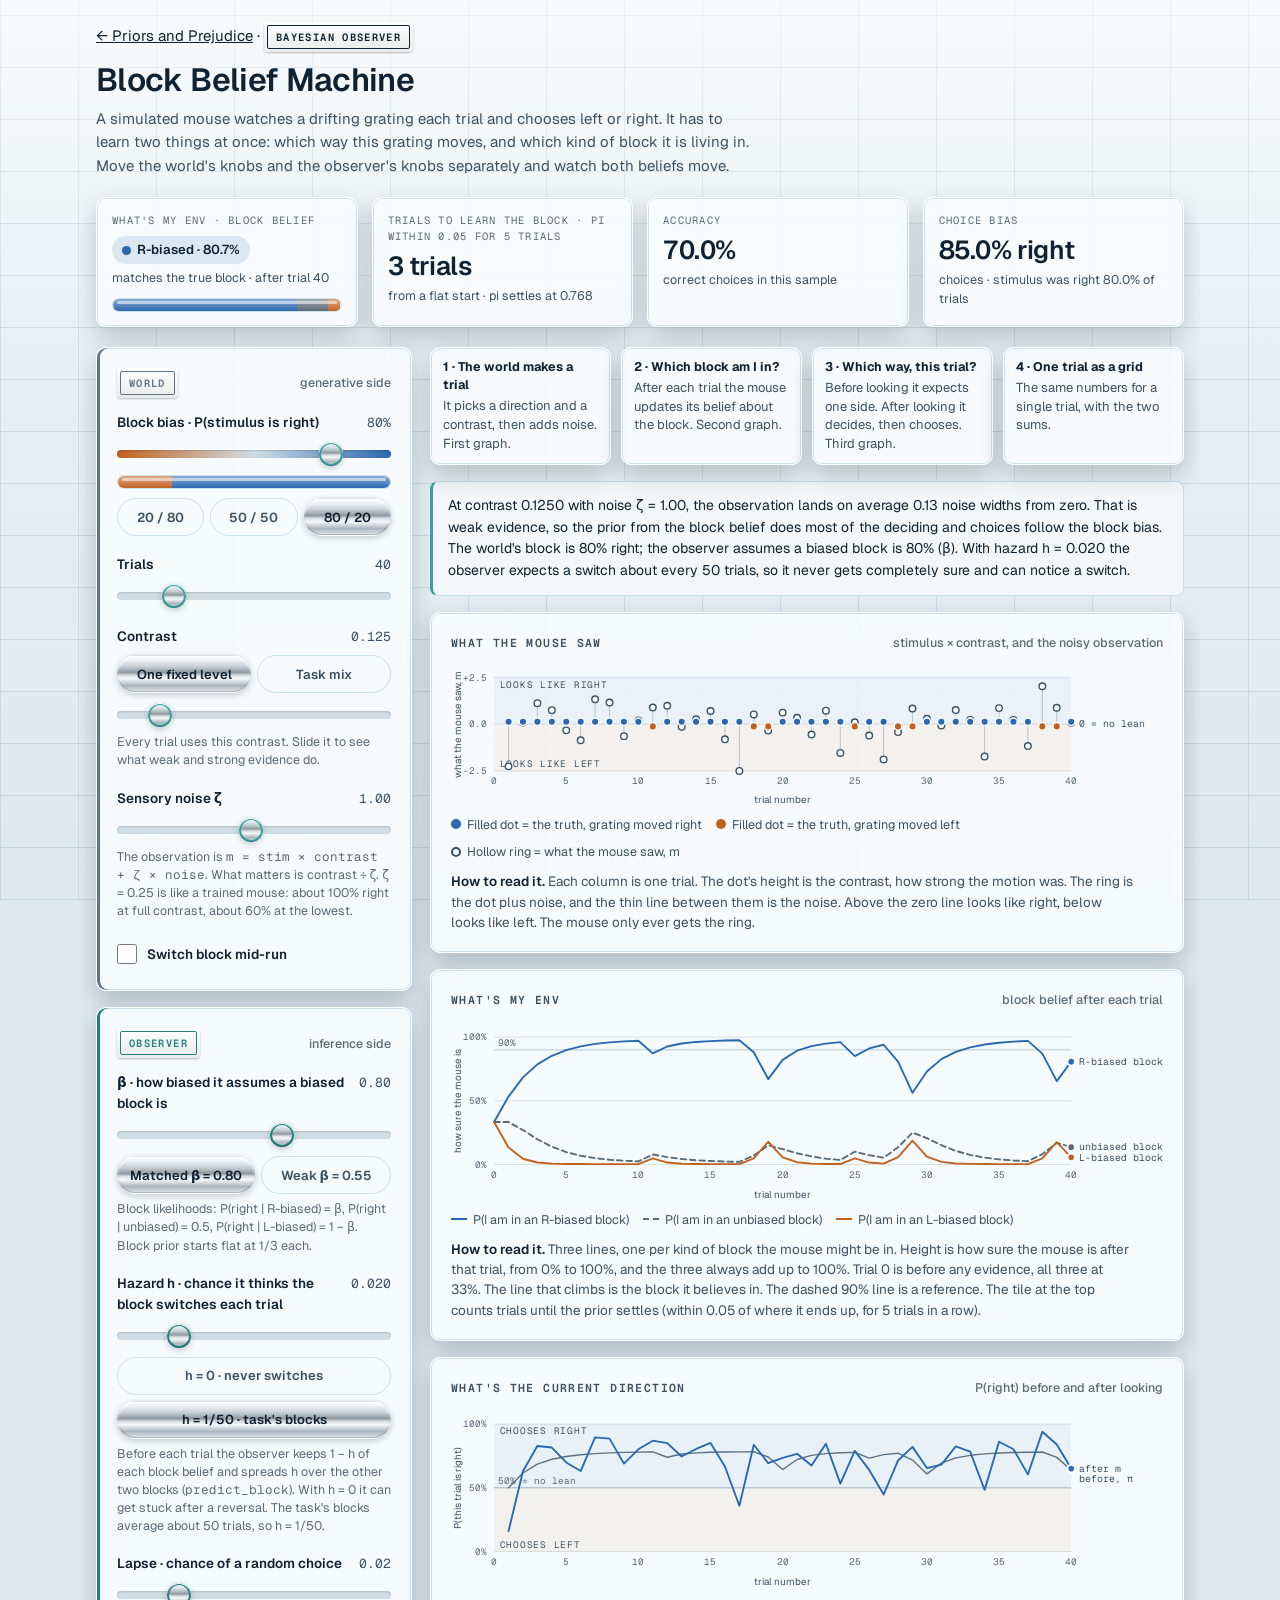
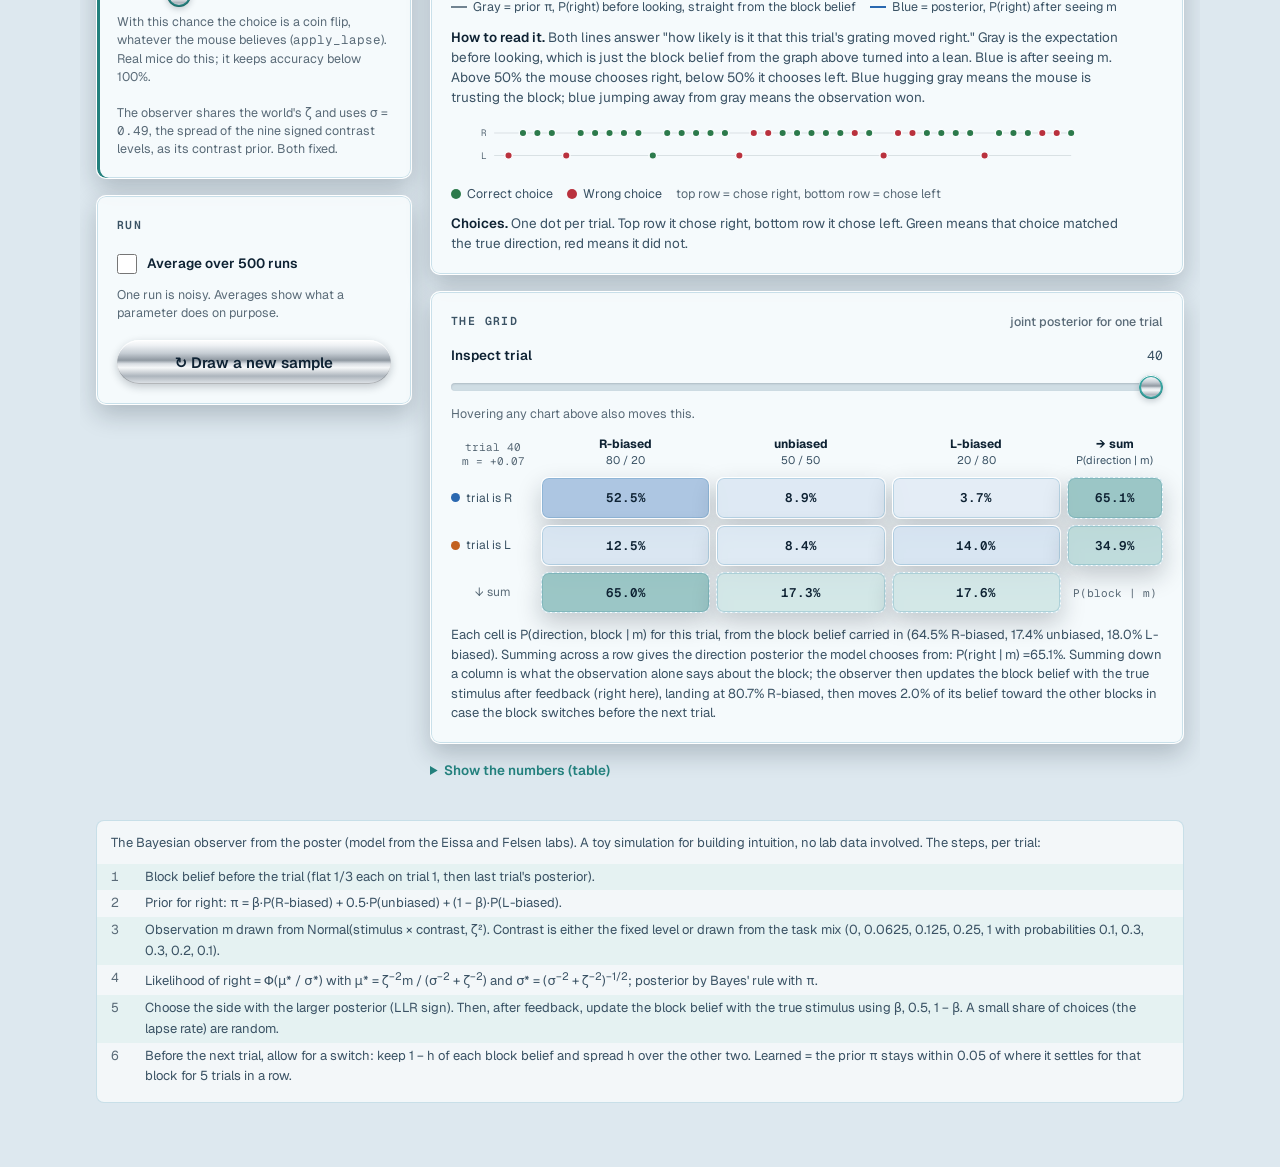
==== commit b4b10450: "Align Block Belief Machine wording to 'choose' The full-bench page predated the reframe and still sa" ====
--- a/model.html
+++ b/model.html
@@ -210,7 +210,7 @@
   <header class="top">
     <p class="eyebrow"><a href="index.html" style="color:inherit">&larr; Priors and Prejudice</a> &middot; <span class="enamel"><span>Bayesian observer</span></span></p>
     <h1>Block Belief Machine</h1>
-    <p class="lede">A simulated mouse watches a drifting grating each trial and licks left or right. It has to learn two things at once: which way this grating moves, and which kind of block it is living in. Move the world's knobs and the observer's knobs separately and watch both beliefs move.</p>
+    <p class="lede">A simulated mouse watches a drifting grating each trial and chooses left or right. It has to learn two things at once: which way this grating moves, and which kind of block it is living in. Move the world's knobs and the observer's knobs separately and watch both beliefs move.</p>
   </header>
 
   <section class="tiles" aria-label="Summary of the current run">
@@ -302,9 +302,9 @@
           <div class="note">Before each trial the observer keeps 1 &minus; h of each block belief and spreads h over the other two blocks (<span class="mono">predict_block</span>). With h = 0 it can get stuck after a reversal. The task's blocks average about 50 trials, so h = 1/50.</div>
         </div>
         <div class="ctrl">
-          <div class="row"><label for="s-l">Lapse &middot; chance of a random lick</label><span class="rdval mono" id="v-l">0.02</span></div>
+          <div class="row"><label for="s-l">Lapse &middot; chance of a random choice</label><span class="rdval mono" id="v-l">0.02</span></div>
           <input type="range" id="s-l" min="0" max="0.1" value="0.02" step="0.01">
-          <div class="note">With this chance the lick is a coin flip, whatever the mouse believes (<span class="mono">apply_lapse</span>). Real mice do this; it keeps accuracy below 100%.</div>
+          <div class="note">With this chance the choice is a coin flip, whatever the mouse believes (<span class="mono">apply_lapse</span>). Real mice do this; it keeps accuracy below 100%.</div>
         </div>
         <div class="ctrl">
           <div class="note">The observer shares the world's &zeta; and uses &sigma; = <span class="mono" id="v-sigma">0.49</span>, the spread of the nine signed contrast levels, as its contrast prior. Both fixed.</div>
@@ -327,7 +327,7 @@
       <div class="howto" aria-label="Reading order">
         <div><b>1 &middot; The world makes a trial</b>It picks a direction and a contrast, then adds noise. First graph.</div>
         <div><b>2 &middot; Which block am I in?</b>After each trial the mouse updates its belief about the block. Second graph.</div>
-        <div><b>3 &middot; Which way, this trial?</b>Before looking it expects one side. After looking it decides, then licks. Third graph.</div>
+        <div><b>3 &middot; Which way, this trial?</b>Before looking it expects one side. After looking it decides, then chooses. Third graph.</div>
         <div><b>4 &middot; One trial as a grid</b>The same numbers for a single trial, with the two sums.</div>
       </div>
       <div class="teach" id="teach"></div>
@@ -362,18 +362,18 @@
           <span><i class="line" style="border-color:var(--muted);opacity:.7"></i>Gray = prior &pi;, P(right) before looking, straight from the block belief</span>
           <span><i class="line" style="border-color:var(--right)"></i>Blue = posterior, P(right) after seeing m</span>
         </div>
-        <p class="caption" id="cap-dir"><b>How to read it.</b> Both lines answer "how likely is it that this trial's grating moved right." Gray is the expectation before looking, which is just the block belief from the graph above turned into a lean. Blue is after seeing m. Above 50% the mouse licks right, below 50% it licks left. Blue hugging gray means the mouse is trusting the block; blue jumping away from gray means the observation won.</p>
+        <p class="caption" id="cap-dir"><b>How to read it.</b> Both lines answer "how likely is it that this trial's grating moved right." Gray is the expectation before looking, which is just the block belief from the graph above turned into a lean. Blue is after seeing m. Above 50% the mouse chooses right, below 50% it chooses left. Blue hugging gray means the mouse is trusting the block; blue jumping away from gray means the observation won.</p>
         <div class="legend" id="lg-acc" hidden>
           <span><i class="line" style="border-color:var(--acc)"></i>Mean accuracy at each trial, 500 runs</span>
         </div>
-        <p class="caption" id="cap-acc" hidden><b>How to read it.</b> Averaged over 500 runs: the share of runs where the lick on that trial was correct. Chance is 50%. It climbs as the block belief sharpens and the prior starts helping on faint trials.</p>
+        <p class="caption" id="cap-acc" hidden><b>How to read it.</b> Averaged over 500 runs: the share of runs where the choice on that trial was correct. Chance is 50%. It climbs as the block belief sharpens and the prior starts helping on faint trials.</p>
         <div class="chart" id="c-choice" style="margin-top:10px"></div>
         <div class="legend" id="lg-choice">
-          <span><i style="background:var(--ok)"></i>Correct lick</span>
-          <span><i style="background:var(--warn)"></i>Wrong lick</span>
-          <span style="color:var(--faint)">top row = licked right, bottom row = licked left</span>
-        </div>
-        <p class="caption"><b>Licks.</b> One dot per trial. Top row it licked right, bottom row it licked left. Green means that lick matched the true direction, red means it did not.</p>
+          <span><i style="background:var(--ok)"></i>Correct choice</span>
+          <span><i style="background:var(--warn)"></i>Wrong choice</span>
+          <span style="color:var(--faint)">top row = chose right, bottom row = chose left</span>
+        </div>
+        <p class="caption"><b>Choices.</b> One dot per trial. Top row it chose right, bottom row it chose left. Green means that choice matched the true direction, red means it did not.</p>
       </div>
 
       <div class="panel">
@@ -391,7 +391,7 @@
         <summary>Show the numbers (table)</summary>
         <div class="tablewrap">
           <table id="datatable">
-            <thead><tr><th>Trial</th><th>Stimulus</th><th class="mono">Contrast</th><th class="mono">m</th><th class="mono">&pi; P(right)</th><th class="mono">P(right | m)</th><th>Lick</th><th class="mono">P(R-biased)</th><th class="mono">P(unbiased)</th><th class="mono">P(L-biased)</th></tr></thead>
+            <thead><tr><th>Trial</th><th>Stimulus</th><th class="mono">Contrast</th><th class="mono">m</th><th class="mono">&pi; P(right)</th><th class="mono">P(right | m)</th><th>Choice</th><th class="mono">P(R-biased)</th><th class="mono">P(unbiased)</th><th class="mono">P(L-biased)</th></tr></thead>
             <tbody></tbody>
           </table>
         </div>
@@ -406,7 +406,7 @@
       <li>Prior for right: &pi; = &beta;&middot;P(R-biased) + 0.5&middot;P(unbiased) + (1 &minus; &beta;)&middot;P(L-biased).</li>
       <li>Observation m drawn from Normal(stimulus &times; contrast, &zeta;&sup2;). Contrast is either the fixed level or drawn from the task mix (0, 0.0625, 0.125, 0.25, 1 with probabilities 0.1, 0.3, 0.3, 0.2, 0.1).</li>
       <li>Likelihood of right = &Phi;(&mu;* / &sigma;*) with &mu;* = &zeta;<sup>&minus;2</sup>m / (&sigma;<sup>&minus;2</sup> + &zeta;<sup>&minus;2</sup>) and &sigma;* = (&sigma;<sup>&minus;2</sup> + &zeta;<sup>&minus;2</sup>)<sup>&minus;1/2</sup>; posterior by Bayes' rule with &pi;.</li>
-      <li>Lick the side with the larger posterior (LLR sign). Then, after feedback, update the block belief with the true stimulus using &beta;, 0.5, 1 &minus; &beta;. A small share of licks (the lapse rate) are random.</li>
+      <li>Choose the side with the larger posterior (LLR sign). Then, after feedback, update the block belief with the true stimulus using &beta;, 0.5, 1 &minus; &beta;. A small share of choices (the lapse rate) are random.</li>
       <li>Before the next trial, allow for a switch: keep 1 &minus; h of each block belief and spread h over the other two. Learned = the prior &pi; stays within 0.05 of where it settles for that block for 5 trials in a row.</li>
     </ol>
   </footer>
@@ -513,7 +513,7 @@
       var pr = clamp(o.postR, 1e-12, 1 - 1e-12);
       var llr = Math.log(pr / (1 - pr));
       var ch = llr > 1e-9 ? 1 : (llr < -1e-9 ? -1 : (rng() < 0.5 ? 1 : -1));
-      if (lrng() < st.lapse) ch = lrng() < 0.5 ? 1 : -1;   // apply_lapse: a random lick, whatever it believes
+      if (lrng() < st.lapse) ch = lrng() < 0.5 ? 1 : -1;   // apply_lapse: a random choice, whatever it believes
       out.stim.push(w.stim); out.c.push(w.c); out.m.push(w.m);
       out.pi.push(o.pi); out.postR.push(o.postR); out.choice.push(ch); out.correct.push(ch === w.stim ? 1 : 0);
       pb = updateBlock(w.stim, pb);
@@ -718,7 +718,7 @@
   function drawChoices(sim) {
     var H = 62, host = document.getElementById("c-choice");
     host.innerHTML = "";
-    var svg = el("svg", { viewBox: "0 0 " + W + " " + H, role: "img", "aria-label": "Lick on each trial, marked correct or wrong" });
+    var svg = el("svg", { viewBox: "0 0 " + W + " " + H, role: "img", "aria-label": "Choice on each trial, marked correct or wrong" });
     var yR = 16, yL = 40;
     [yR, yL].forEach(function (yy, k) {
       svg.appendChild(el("line", { x1: ML, y1: yy, x2: W - MR, y2: yy, stroke: "var(--grid)", "stroke-width": 1 }));
@@ -796,7 +796,7 @@
     row(frag, "Observation m", (sim.m[t] >= 0 ? "+" : "") + sim.m[t].toFixed(3), "var(--muted)");
     row(frag, "Prior \u03c0 P(right)", pct(sim.pi[t]), "var(--muted)");
     row(frag, "Posterior P(right | m)", pct(sim.postR[t]), "var(--right)");
-    row(frag, "Lick", (sim.choice[t] === 1 ? "right" : "left") + (sim.correct[t] ? " \u2713" : " \u2715"), sim.correct[t] ? "var(--ok)" : "var(--warn)");
+    row(frag, "Choice", (sim.choice[t] === 1 ? "right" : "left") + (sim.correct[t] ? " \u2713" : " \u2715"), sim.correct[t] ? "var(--ok)" : "var(--warn)");
     var hr = document.createElement("hr"); frag.appendChild(hr);
     var pb = sim.PB[i];
     row(frag, "R-biased after trial", pct(pb[0]), "var(--right)");
@@ -853,7 +853,7 @@
     var note = document.getElementById("boardnote");
     note.textContent = "Each cell is P(direction, block | m) for this trial, from the block belief carried in (" +
       pct(pb[0]) + " R-biased, " + pct(pb[1]) + " unbiased, " + pct(pb[2]) + " L-biased). " +
-      "Summing across a row gives the direction posterior the model licks on: P(right | m) = " + pct(rowSum[0]) + ". " +
+      "Summing across a row gives the direction posterior the model chooses from: P(right | m) =" + pct(rowSum[0]) + ". " +
       "Summing down a column is what the observation alone says about the block; the observer then updates the block belief with the true stimulus after feedback (" +
       (sim.stim[t] === 1 ? "right" : "left") + " here), landing at " + pct(sim.PB[i][0]) + " R-biased" +
       (st.hazard > 0 ? ", then moves " + (st.hazard * 100).toFixed(1) + "% of its belief toward the other blocks in case the block switches before the next trial." : ".");
@@ -866,7 +866,7 @@
     if (st.cMode === "fixed") {
       var snr = st.cFixed / st.zeta;
       snrTxt = "At contrast " + st.cFixed.toFixed(4) + " with noise \u03b6 = " + st.zeta.toFixed(2) + ", the observation lands on average " + snr.toFixed(2) + " noise widths from zero.";
-      verdict = snr < 0.25 ? "That is weak evidence, so the prior from the block belief does most of the deciding and licks follow the block bias." :
+      verdict = snr < 0.25 ? "That is weak evidence, so the prior from the block belief does most of the deciding and choices follow the block bias." :
         (snr < 0.8 ? "That is middling evidence: prior and observation share the decision, which is where block bias shows up as a tilt in the errors." :
           "That is strong evidence, so the observation overrides the prior and accuracy stays high whatever the block is.");
     } else {
@@ -916,7 +916,7 @@
       document.getElementById("t-acc-sub").textContent = "mean over 500 runs \u00b7 this sample " + pct(acc);
     } else {
       document.getElementById("t-acc").textContent = pct(acc);
-      document.getElementById("t-acc-sub").textContent = "correct licks in this sample";
+      document.getElementById("t-acc-sub").textContent = "correct choices in this sample";
     }
 
     var cr = sim.choice.filter(function (c) { return c === 1; }).length / st.n;
@@ -924,10 +924,10 @@
     if (avg) {
       var mcr = avg.meanCR.reduce(function (a, b) { return a + b; }, 0) / st.n;
       document.getElementById("t-bias").textContent = pct(mcr) + " right";
-      document.getElementById("t-bias-sub").textContent = "mean share of right licks \u00b7 world sends " + Math.round((st.switchOn ? (st.pRight * (st.switchAt - 1) + st.pRight2 * (st.n - st.switchAt + 1)) / st.n : st.pRight) * 100) + "% right";
+      document.getElementById("t-bias-sub").textContent = "mean share of right choices \u00b7 world sends " + Math.round((st.switchOn ? (st.pRight * (st.switchAt - 1) + st.pRight2 * (st.n - st.switchAt + 1)) / st.n : st.pRight) * 100) + "% right";
     } else {
       document.getElementById("t-bias").textContent = pct(cr) + " right";
-      document.getElementById("t-bias-sub").textContent = "licks \u00b7 stimulus was right " + pct(sr) + " of trials";
+      document.getElementById("t-bias-sub").textContent = "choices \u00b7 stimulus was right " + pct(sr) + " of trials";
     }
   }
 
@@ -979,13 +979,13 @@
     document.getElementById("lg-block-avg").hidden = !avg;
 
     if (avg) {
-      drawLines("c-dir", [{ vals: avg.meanAcc, x0: 1, color: "var(--acc)", label: "mean accuracy" }], { aria: "Mean accuracy at each trial over 500 runs", hline: 0.5, hlineLabel: "50% = chance", yTitle: "share of correct licks" });
+      drawLines("c-dir", [{ vals: avg.meanAcc, x0: 1, color: "var(--acc)", label: "mean accuracy" }], { aria: "Mean accuracy at each trial over 500 runs", hline: 0.5, hlineLabel: "50% = chance", yTitle: "share of correct choices" });
       document.getElementById("h-dir").innerHTML = "Behavior <span class=\"hint\">mean accuracy at each trial, 500 runs</span>";
     } else {
       drawLines("c-dir", [
         { vals: sim.pi, x0: 1, color: "var(--muted)", width: 1.5, opacity: 0.8, label: "before, \u03c0" },
         { vals: sim.postR, x0: 1, color: "var(--right)", label: "after m" }
-      ], { aria: "Prior and posterior probability that the stimulus is right, each trial", hline: 0.5, hlineLabel: "50% = no lean", yTitle: "P(this trial is right)", bands: ["licks right", "licks left"] });
+      ], { aria: "Prior and posterior probability that the stimulus is right, each trial", hline: 0.5, hlineLabel: "50% = no lean", yTitle: "P(this trial is right)", bands: ["chooses right", "chooses left"] });
       document.getElementById("h-dir").innerHTML = "What's the current direction <span class=\"hint\">P(right) before and after looking</span>";
     }
     document.getElementById("lg-dir").hidden = !!avg;
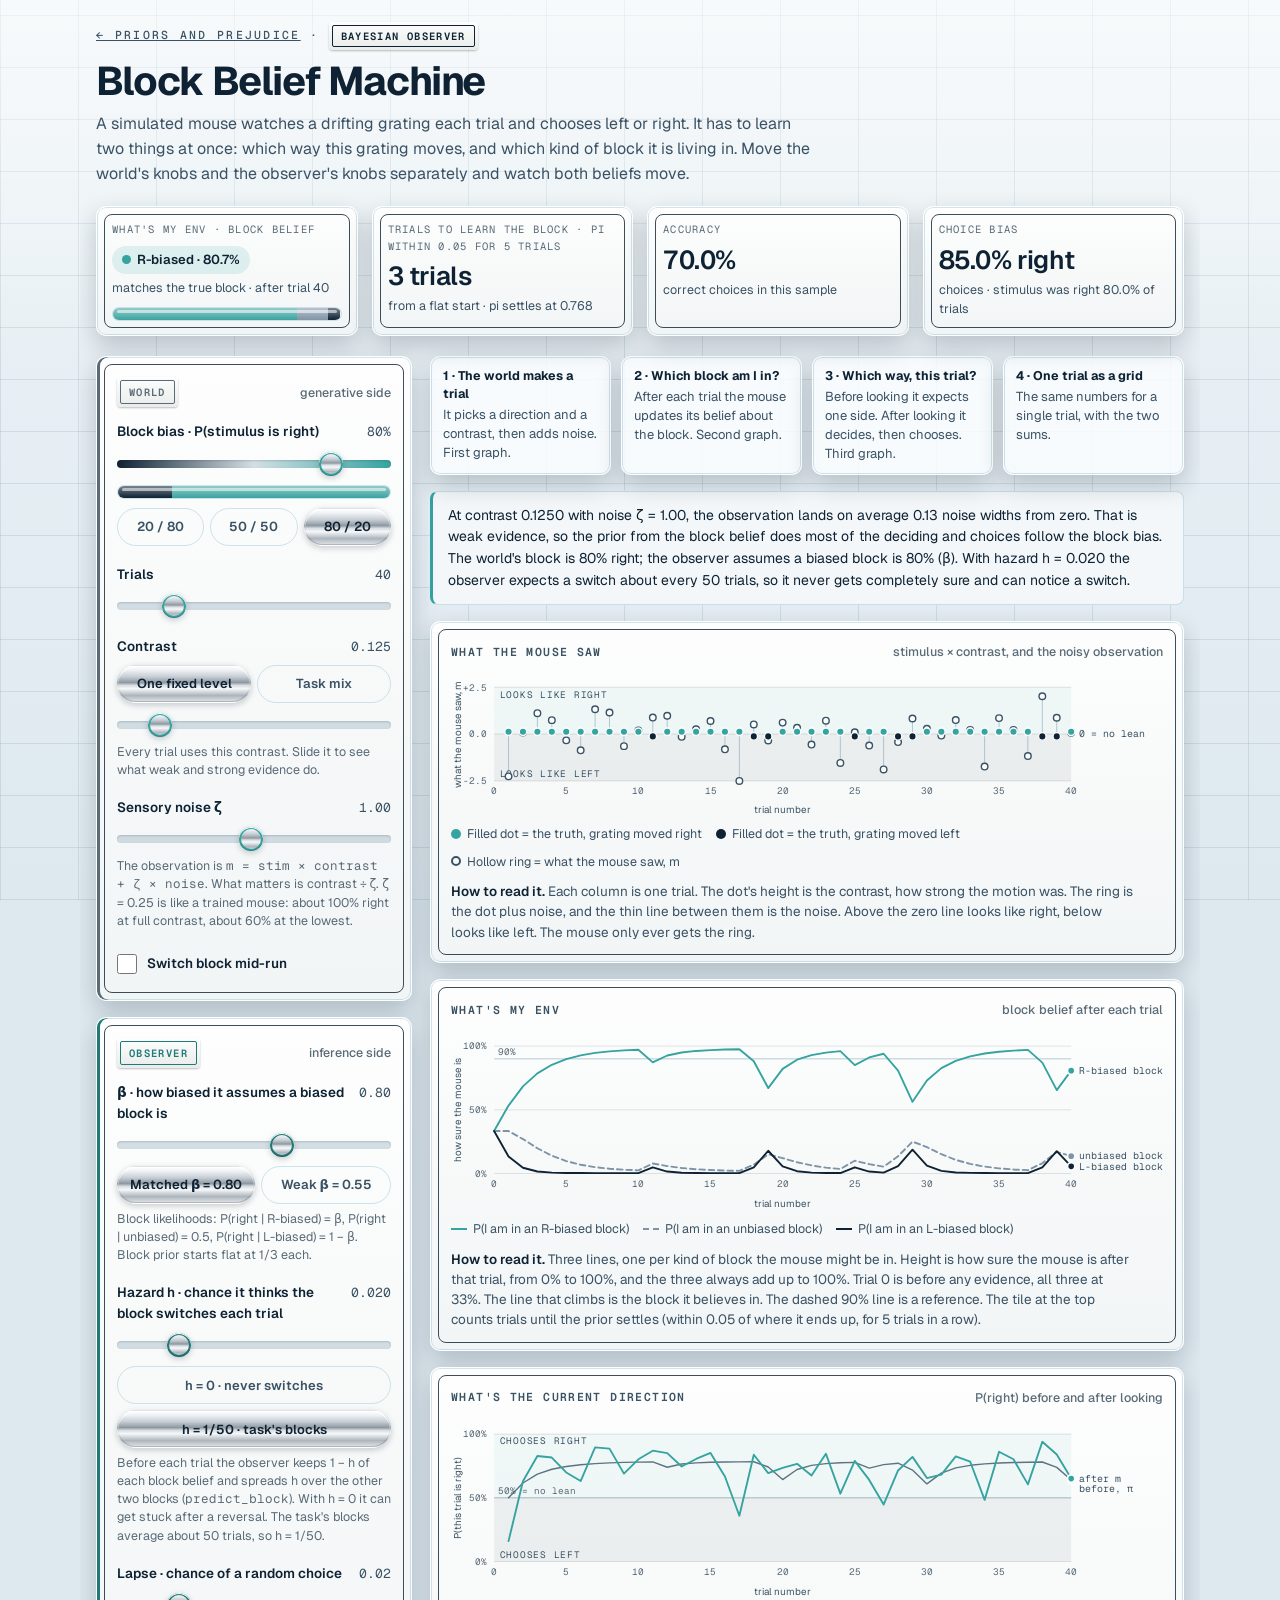
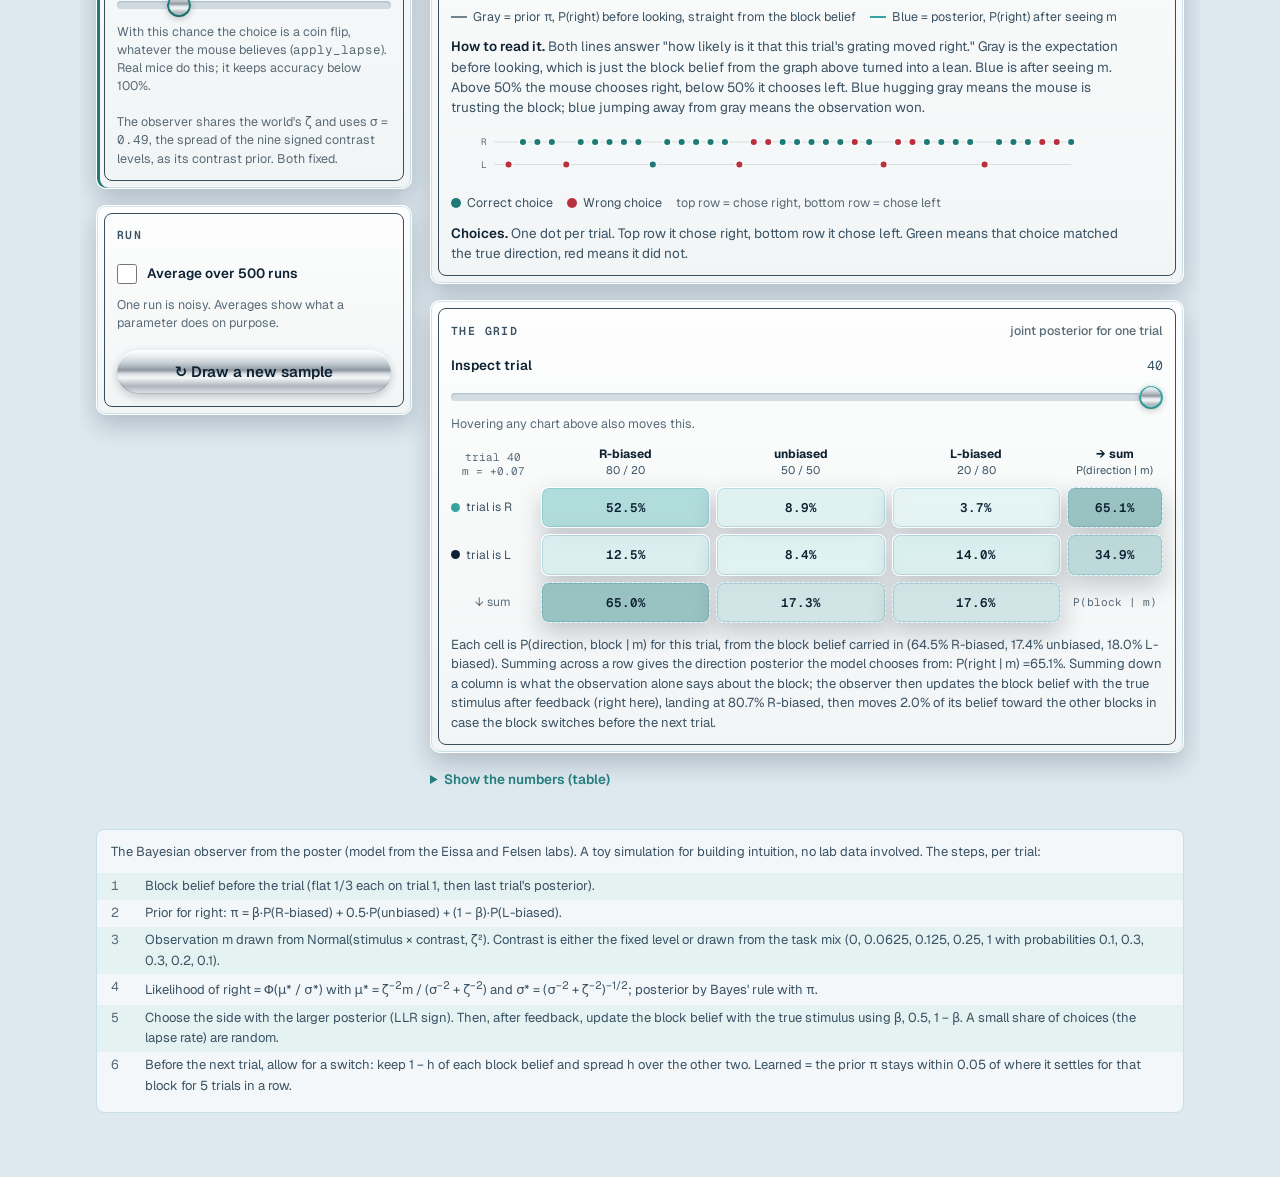
==== commit 242c0b93: "Theme the full bench and make the companion desktop-responsive model.html: remap the Block Belief Ma" ====
--- a/model.html
+++ b/model.html
@@ -12,8 +12,8 @@
   --sheet:rgba(250,253,254,.86);--sheet-edge:rgba(255,255,255,.95);--sheet-line:rgba(110,170,195,.32);
   --paper:#fbf8f1;--paper-ink:#0e2233;--code-bg:#f3f7f9;--code-hl:rgba(53,163,160,.16);
   --tint:#35a3a0;--tint-ink:#23807d;
-  --right:#2a68b0;--left:#c2611f;--world:#5f7486;--mouse:#23807d;
-  --ok:#2c7a4b;--miss:#b9313d;--dim:rgba(14,34,51,.13);
+  --right:#35a3a0;--left:#0e2233;--world:#5a6b78;--mouse:#1f7a77;
+  --ok:#1f7a77;--miss:#b9313d;--dim:rgba(14,34,51,.13);
   --chrome:linear-gradient(180deg,#ffffff 0%,#eef1f4 12%,#c6cdd4 30%,#8f98a1 46%,#d9dee3 54%,#f6f8f9 63%,#adb5bd 82%,#e2e6ea 100%);
   --chrome-ink:#0e2233;--contact:rgba(12,28,40,.22);
   --f-body:'Geist',system-ui,-apple-system,'Segoe UI',sans-serif;
@@ -26,7 +26,7 @@
   --hair:var(--sheet-line);--hair-strong:rgba(110,145,165,.5);
   --accent:var(--tint-ink);--accent-soft:var(--code-hl);
   --warn:var(--miss);--grid:var(--dim);
-  --unb:var(--ink3);--acc:var(--mouse);
+  --unb:#7f93a6;--acc:var(--mouse);
   --right-soft:color-mix(in srgb,var(--right) 14%,transparent);
   --left-soft:color-mix(in srgb,var(--left) 14%,transparent);
   --unb-soft:color-mix(in srgb,var(--unb) 14%,transparent);
@@ -53,12 +53,16 @@
 .enamel.m>span{border-color:var(--mouse);color:var(--mouse)}
 
 header.top{margin-bottom:20px}
-.eyebrow{margin:0 0 10px}
-h1{font-family:var(--f-body);font-weight:600;font-size:clamp(24px,4vw,32px);letter-spacing:-.02em;line-height:1.15;margin:0 0 8px;text-wrap:balance}
-.lede{color:var(--ink2);margin:0;max-width:66ch}
+.eyebrow{margin:0 0 10px;font:500 11.5px var(--f-mono);letter-spacing:.2em;text-transform:uppercase;color:var(--ink2)}
+.eyebrow a{color:inherit}
+h1{font-family:var(--f-body);font-weight:700;font-size:clamp(28px,6vw,40px);letter-spacing:-.035em;line-height:1.05;margin:0 0 10px;text-wrap:balance}
+.lede{color:var(--ink2);margin:0;max-width:66ch;font-size:16px}
 
 /* glass sheets */
 .tile,.panel,.howto div,.board .cell,.tooltip{background:var(--sheet);border:1px solid var(--sheet-edge);box-shadow:var(--shadow)}
+.panel,.tile{position:relative;background:linear-gradient(180deg,var(--en1),#f2f5f6)}
+.panel>*,.tile>*{position:relative;z-index:1}
+.panel::before,.tile::before{content:"";position:absolute;inset:7px;border:1.5px solid var(--ink);border-radius:8px;pointer-events:none;opacity:.8;z-index:0}
 .tiles{display:grid;grid-template-columns:repeat(4,1fr);gap:14px;margin:20px 0}
 .tile{border-radius:10px;padding:14px 15px;min-width:0}
 .tile .lbl{font-family:var(--f-mono);font-size:10.5px;letter-spacing:.12em;text-transform:uppercase;color:var(--ink3);margin:0 0 8px}
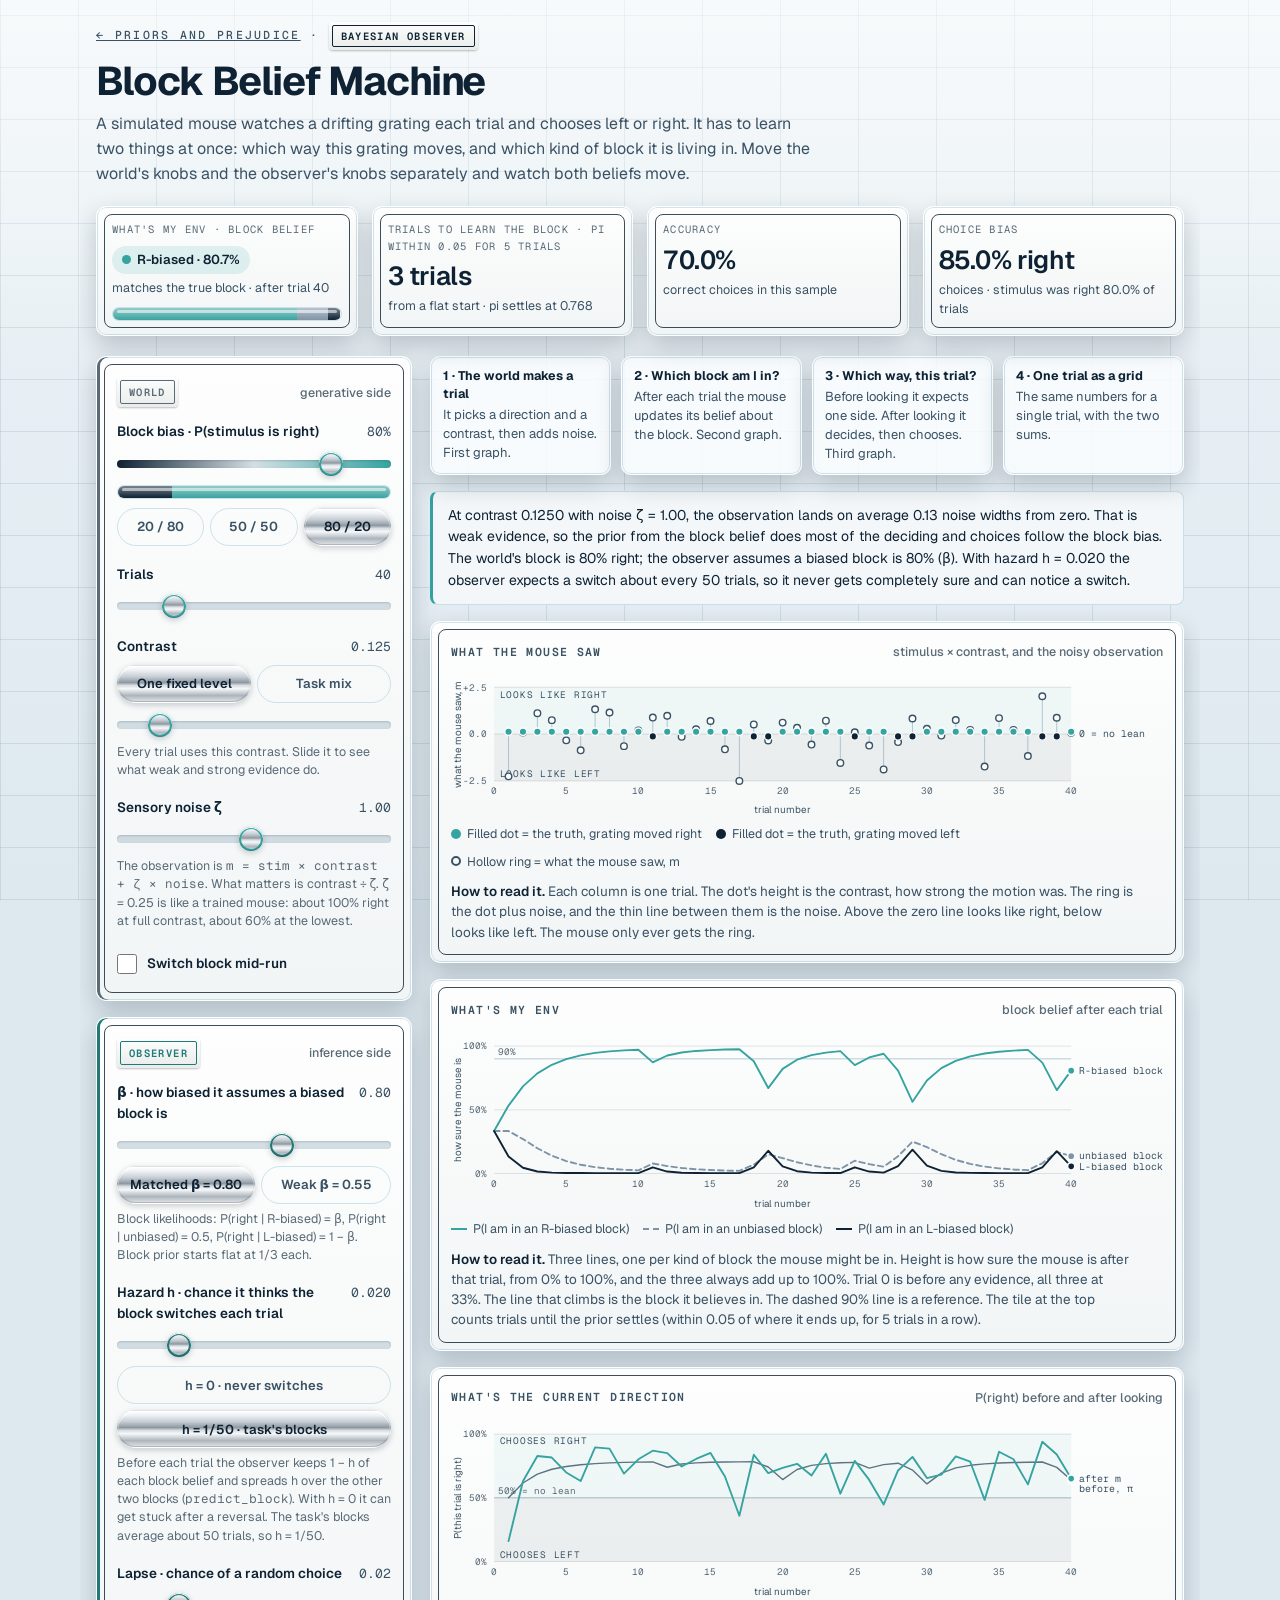
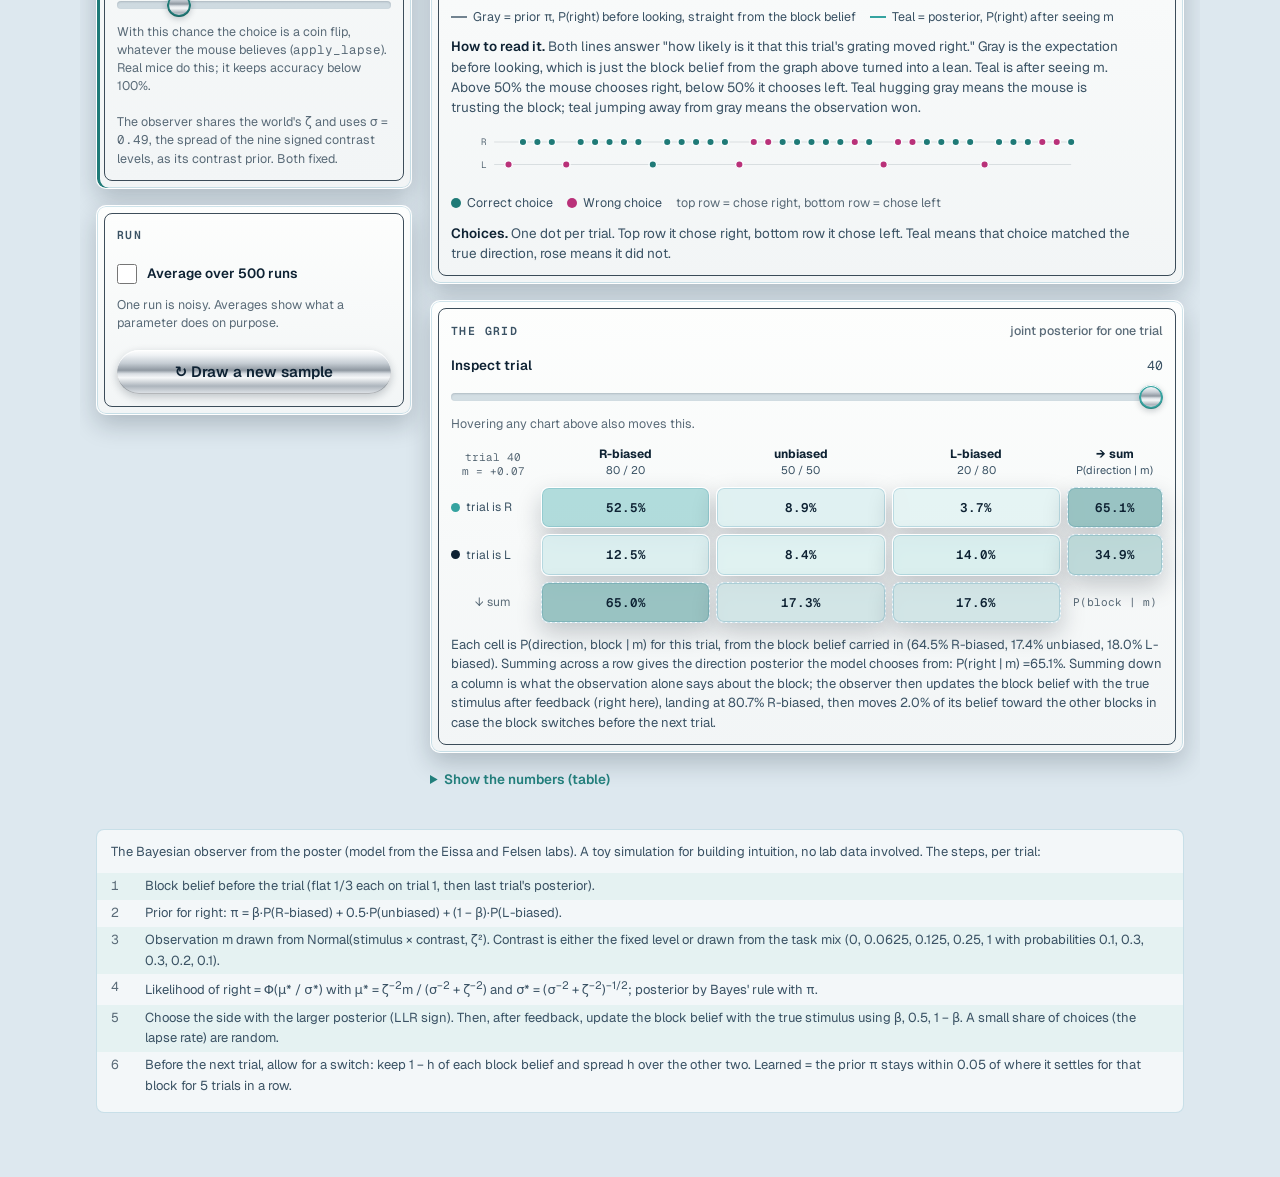
==== commit b2e32ebc: "Use the Wet Lab warm instead of the reserved LATE red for 'wrong' The full bench marked wrong choice" ====
--- a/model.html
+++ b/model.html
@@ -13,7 +13,7 @@
   --paper:#fbf8f1;--paper-ink:#0e2233;--code-bg:#f3f7f9;--code-hl:rgba(53,163,160,.16);
   --tint:#35a3a0;--tint-ink:#23807d;
   --right:#35a3a0;--left:#0e2233;--world:#5a6b78;--mouse:#1f7a77;
-  --ok:#1f7a77;--miss:#b9313d;--dim:rgba(14,34,51,.13);
+  --ok:#1f7a77;--miss:hsl(from var(--tint) calc(h + 150) 58% 46%);--dim:rgba(14,34,51,.13);
   --chrome:linear-gradient(180deg,#ffffff 0%,#eef1f4 12%,#c6cdd4 30%,#8f98a1 46%,#d9dee3 54%,#f6f8f9 63%,#adb5bd 82%,#e2e6ea 100%);
   --chrome-ink:#0e2233;--contact:rgba(12,28,40,.22);
   --f-body:'Geist',system-ui,-apple-system,'Segoe UI',sans-serif;
@@ -364,9 +364,9 @@
         <div class="chart" id="c-dir"></div>
         <div class="legend" id="lg-dir">
           <span><i class="line" style="border-color:var(--muted);opacity:.7"></i>Gray = prior &pi;, P(right) before looking, straight from the block belief</span>
-          <span><i class="line" style="border-color:var(--right)"></i>Blue = posterior, P(right) after seeing m</span>
-        </div>
-        <p class="caption" id="cap-dir"><b>How to read it.</b> Both lines answer "how likely is it that this trial's grating moved right." Gray is the expectation before looking, which is just the block belief from the graph above turned into a lean. Blue is after seeing m. Above 50% the mouse chooses right, below 50% it chooses left. Blue hugging gray means the mouse is trusting the block; blue jumping away from gray means the observation won.</p>
+          <span><i class="line" style="border-color:var(--right)"></i>Teal = posterior, P(right) after seeing m</span>
+        </div>
+        <p class="caption" id="cap-dir"><b>How to read it.</b> Both lines answer "how likely is it that this trial's grating moved right." Gray is the expectation before looking, which is just the block belief from the graph above turned into a lean. Teal is after seeing m. Above 50% the mouse chooses right, below 50% it chooses left. Teal hugging gray means the mouse is trusting the block; teal jumping away from gray means the observation won.</p>
         <div class="legend" id="lg-acc" hidden>
           <span><i class="line" style="border-color:var(--acc)"></i>Mean accuracy at each trial, 500 runs</span>
         </div>
@@ -377,7 +377,7 @@
           <span><i style="background:var(--warn)"></i>Wrong choice</span>
           <span style="color:var(--faint)">top row = chose right, bottom row = chose left</span>
         </div>
-        <p class="caption"><b>Choices.</b> One dot per trial. Top row it chose right, bottom row it chose left. Green means that choice matched the true direction, red means it did not.</p>
+        <p class="caption"><b>Choices.</b> One dot per trial. Top row it chose right, bottom row it chose left. Teal means that choice matched the true direction, rose means it did not.</p>
       </div>
 
       <div class="panel">
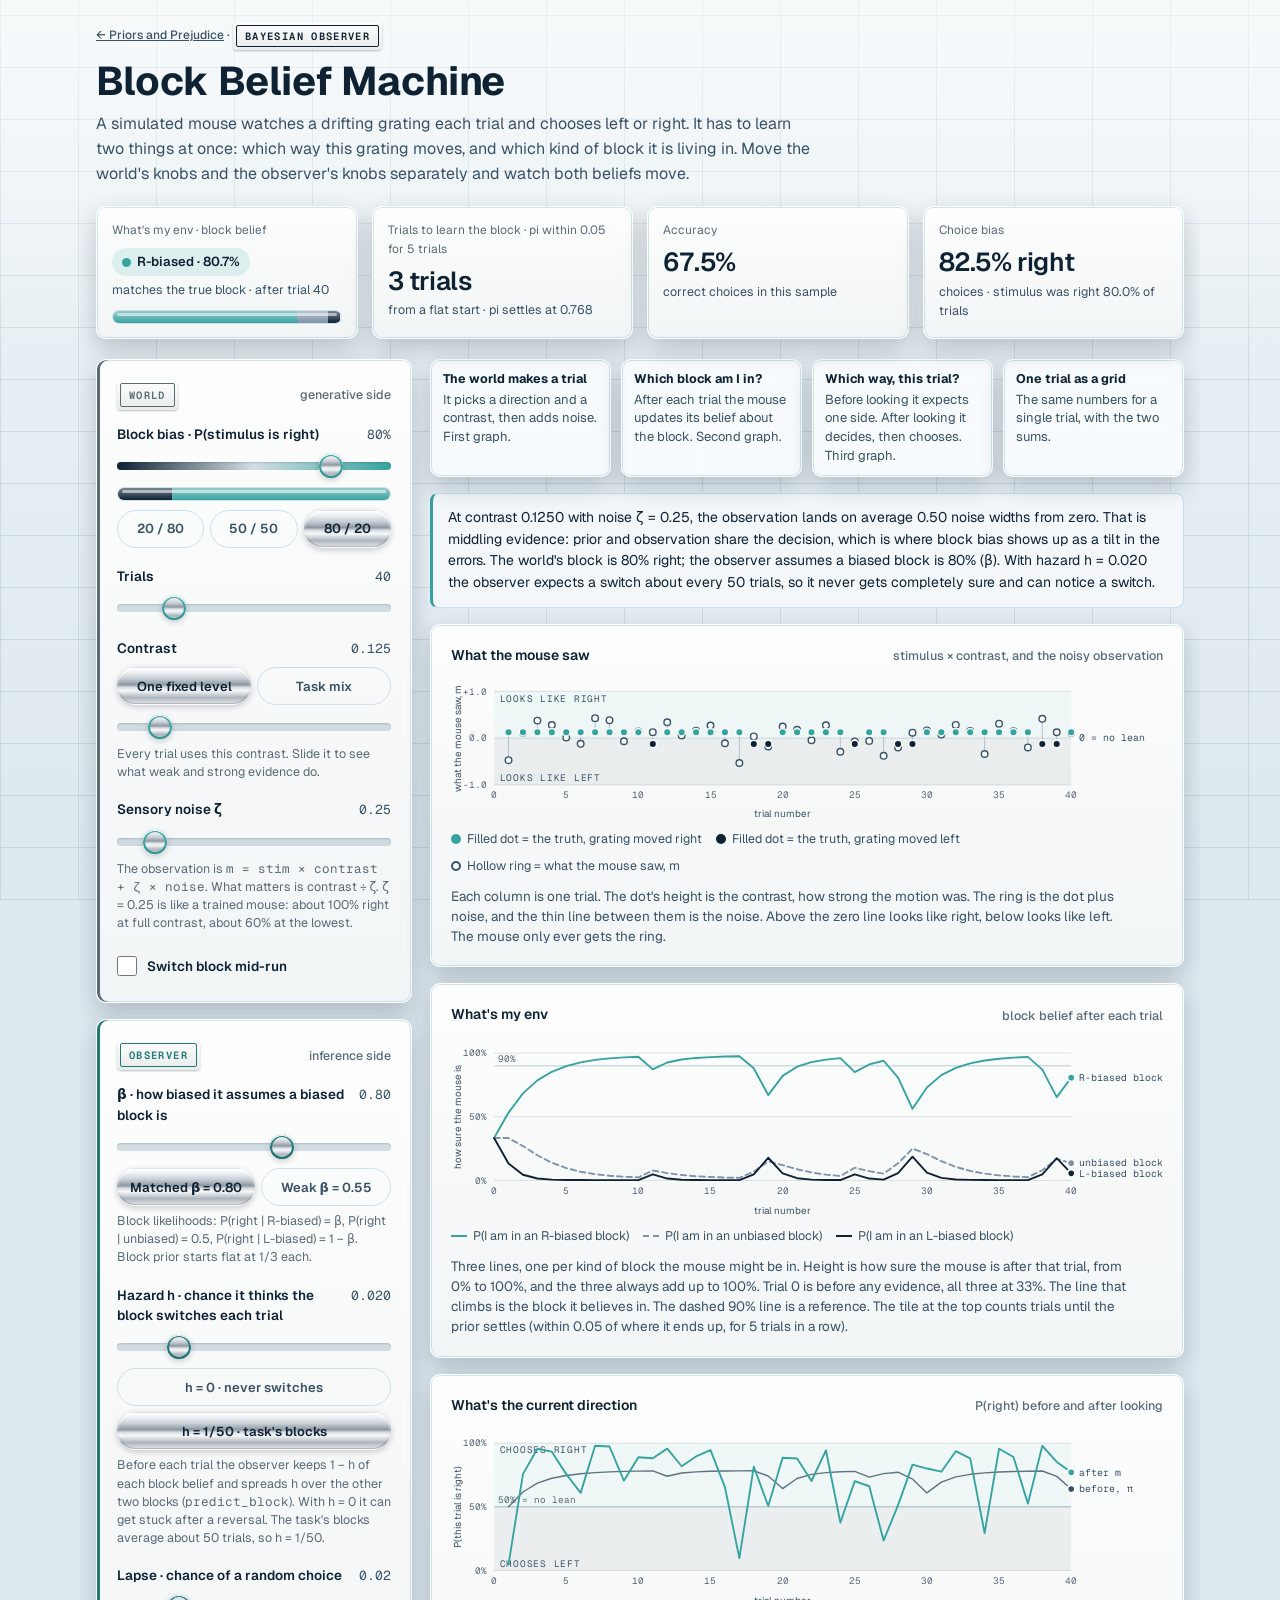
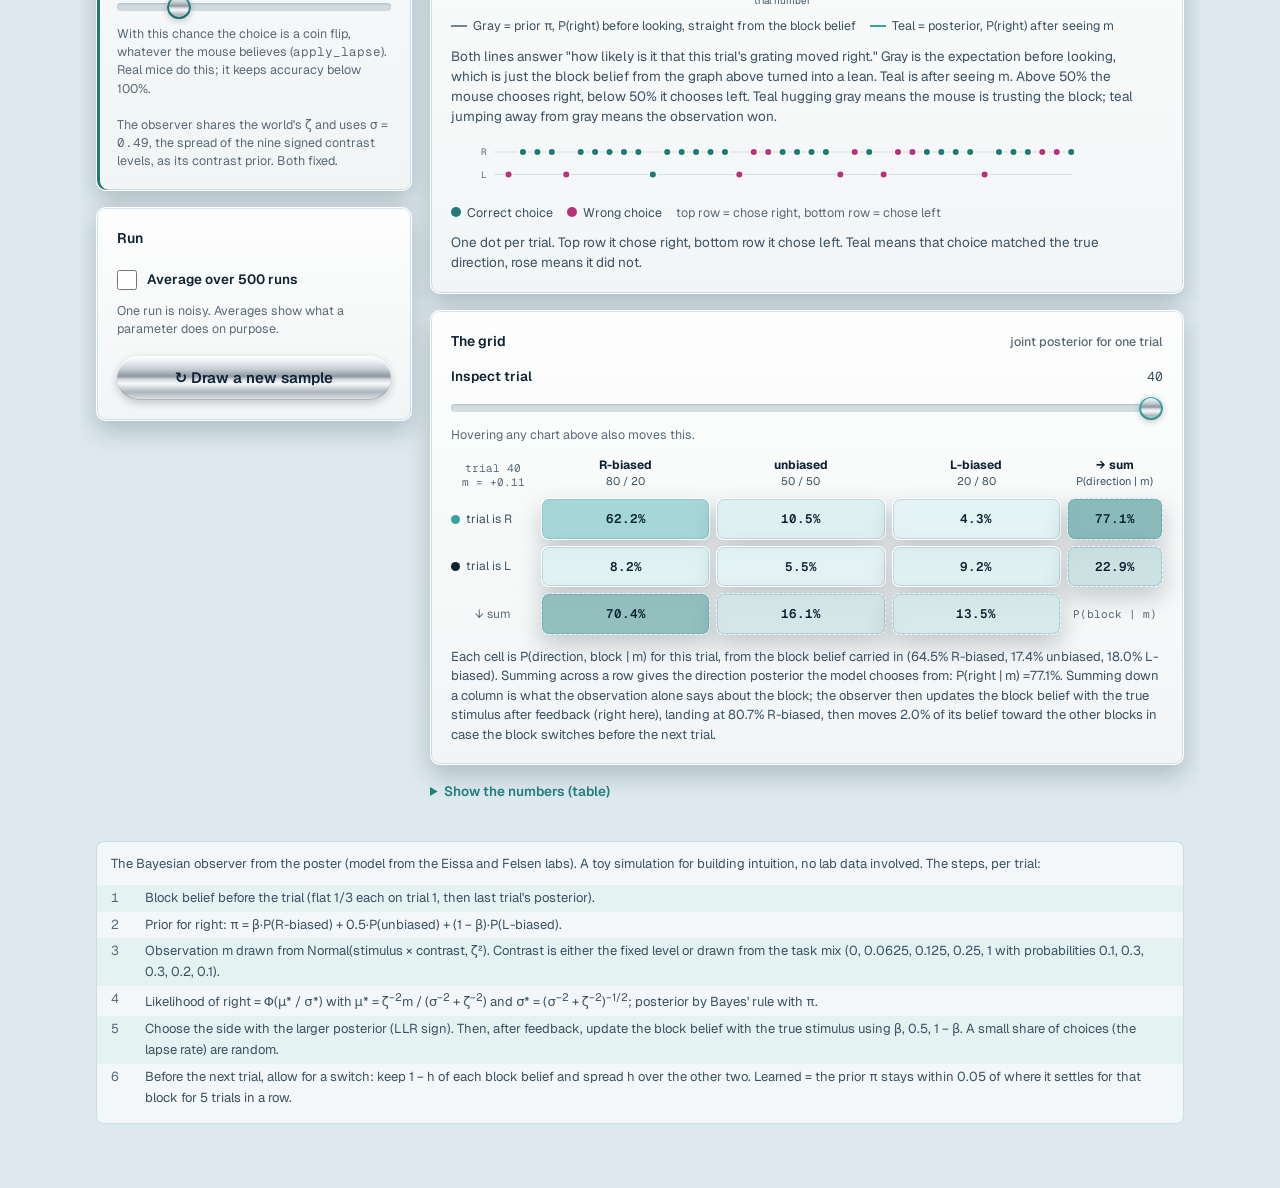
==== commit 45d2bb26: "Clean AI-slop tells on the Block Belief Machine; open at noise 0.25 Sentence-case the panel headings" ====
--- a/model.html
+++ b/model.html
@@ -53,19 +53,19 @@
 .enamel.m>span{border-color:var(--mouse);color:var(--mouse)}
 
 header.top{margin-bottom:20px}
-.eyebrow{margin:0 0 10px;font:500 11.5px var(--f-mono);letter-spacing:.2em;text-transform:uppercase;color:var(--ink2)}
+.eyebrow{margin:0 0 10px;font:500 12px var(--f-body);color:var(--ink2)}
 .eyebrow a{color:inherit}
-h1{font-family:var(--f-body);font-weight:700;font-size:clamp(28px,6vw,40px);letter-spacing:-.035em;line-height:1.05;margin:0 0 10px;text-wrap:balance}
+h1{font-family:var(--f-body);font-weight:700;font-size:clamp(28px,6vw,40px);letter-spacing:-.01em;line-height:1.05;margin:0 0 10px;text-wrap:balance}
 .lede{color:var(--ink2);margin:0;max-width:66ch;font-size:16px}
 
 /* glass sheets */
 .tile,.panel,.howto div,.board .cell,.tooltip{background:var(--sheet);border:1px solid var(--sheet-edge);box-shadow:var(--shadow)}
 .panel,.tile{position:relative;background:linear-gradient(180deg,var(--en1),#f2f5f6)}
 .panel>*,.tile>*{position:relative;z-index:1}
-.panel::before,.tile::before{content:"";position:absolute;inset:7px;border:1.5px solid var(--ink);border-radius:8px;pointer-events:none;opacity:.8;z-index:0}
+/* single clean edge per container (inner frame removed) */
 .tiles{display:grid;grid-template-columns:repeat(4,1fr);gap:14px;margin:20px 0}
 .tile{border-radius:10px;padding:14px 15px;min-width:0}
-.tile .lbl{font-family:var(--f-mono);font-size:10.5px;letter-spacing:.12em;text-transform:uppercase;color:var(--ink3);margin:0 0 8px}
+.tile .lbl{font-family:var(--f-body);font-size:12px;color:var(--ink3);margin:0 0 8px}
 .tile .val{font-size:26px;font-weight:600;letter-spacing:-.015em;line-height:1.15;font-variant-numeric:tabular-nums}
 .tile .sub{font-size:12.5px;color:var(--ink2);margin-top:4px}
 
@@ -95,7 +95,7 @@
 
 .panel{border-radius:10px;padding:20px;min-width:0}
 .panel+.panel{margin-top:16px}
-.panel h2{font-family:var(--f-mono);font-size:11.5px;letter-spacing:.12em;text-transform:uppercase;color:var(--ink2);margin:0 0 14px;font-weight:600;display:flex;justify-content:space-between;align-items:center;gap:10px;flex-wrap:wrap}
+.panel h2{font-family:var(--f-body);font-size:14px;color:var(--ink);margin:0 0 14px;font-weight:600;display:flex;justify-content:space-between;align-items:center;gap:10px;flex-wrap:wrap}
 .panel h2 .hint{font-family:var(--f-body);font-weight:500;letter-spacing:0;text-transform:none;color:var(--ink3);font-size:12.5px}
 .panel.world{box-shadow:inset 3px 0 0 var(--world),var(--shadow)}
 .panel.observer{box-shadow:inset 3px 0 0 var(--mouse),var(--shadow)}
@@ -182,7 +182,7 @@
 table{border-collapse:collapse;width:100%;font-size:12.5px;font-family:var(--f-mono);font-variant-numeric:tabular-nums}
 th,td{text-align:right;padding:6px 10px;border-bottom:1px solid var(--sheet-line);white-space:nowrap}
 th:first-child,td:first-child{text-align:left;color:var(--ink3)}
-thead th{color:var(--ink3);font-weight:600;font-size:10.5px;letter-spacing:.08em;text-transform:uppercase}
+thead th{color:var(--ink3);font-weight:600;font-size:10.5px;letter-spacing:.04em}
 
 /* footer: the five steps as a numbered code block */
 footer{margin-top:28px;color:var(--ink2);font-size:13px;line-height:1.6;background:var(--code-bg);border:1px solid var(--sheet-line);border-radius:8px;padding:12px 14px 12px}
@@ -270,8 +270,8 @@
         </div>
 
         <div class="ctrl">
-          <div class="row"><label for="s-z">Sensory noise &zeta;</label><span class="rdval mono" id="v-z">1.00</span></div>
-          <input type="range" id="s-z" min="0.05" max="2" value="1" step="0.05">
+          <div class="row"><label for="s-z">Sensory noise &zeta;</label><span class="rdval mono" id="v-z">0.25</span></div>
+          <input type="range" id="s-z" min="0.05" max="2" value="0.25" step="0.05">
           <div class="note">The observation is <span class="mono">m = stim &times; contrast + &zeta; &times; noise</span>. What matters is contrast &divide; &zeta;. &zeta; = 0.25 is like a trained mouse: about 100% right at full contrast, about 60% at the lowest.</div>
         </div>
 
@@ -329,10 +329,10 @@
 
     <div>
       <div class="howto" aria-label="Reading order">
-        <div><b>1 &middot; The world makes a trial</b>It picks a direction and a contrast, then adds noise. First graph.</div>
-        <div><b>2 &middot; Which block am I in?</b>After each trial the mouse updates its belief about the block. Second graph.</div>
-        <div><b>3 &middot; Which way, this trial?</b>Before looking it expects one side. After looking it decides, then chooses. Third graph.</div>
-        <div><b>4 &middot; One trial as a grid</b>The same numbers for a single trial, with the two sums.</div>
+        <div><b>The world makes a trial</b>It picks a direction and a contrast, then adds noise. First graph.</div>
+        <div><b>Which block am I in?</b>After each trial the mouse updates its belief about the block. Second graph.</div>
+        <div><b>Which way, this trial?</b>Before looking it expects one side. After looking it decides, then chooses. Third graph.</div>
+        <div><b>One trial as a grid</b>The same numbers for a single trial, with the two sums.</div>
       </div>
       <div class="teach" id="teach"></div>
 
@@ -344,7 +344,7 @@
           <span><i style="background:var(--left)"></i>Filled dot = the truth, grating moved left</span>
           <span><i class="ring"></i>Hollow ring = what the mouse saw, m</span>
         </div>
-        <p class="caption"><b>How to read it.</b> Each column is one trial. The dot's height is the contrast, how strong the motion was. The ring is the dot plus noise, and the thin line between them is the noise. Above the zero line looks like right, below looks like left. The mouse only ever gets the ring.</p>
+        <p class="caption">Each column is one trial. The dot's height is the contrast, how strong the motion was. The ring is the dot plus noise, and the thin line between them is the noise. Above the zero line looks like right, below looks like left. The mouse only ever gets the ring.</p>
       </div>
 
       <div class="panel">
@@ -356,7 +356,7 @@
           <span><i class="line" style="border-color:var(--left)"></i>P(I am in an L-biased block)</span>
           <span id="lg-block-avg" hidden><i class="line" style="border-color:var(--faint);opacity:.5"></i>faint = this one sample, solid = mean of 500</span>
         </div>
-        <p class="caption"><b>How to read it.</b> Three lines, one per kind of block the mouse might be in. Height is how sure the mouse is after that trial, from 0% to 100%, and the three always add up to 100%. Trial 0 is before any evidence, all three at 33%. The line that climbs is the block it believes in. The dashed 90% line is a reference. The tile at the top counts trials until the prior settles (within 0.05 of where it ends up, for 5 trials in a row).</p>
+        <p class="caption">Three lines, one per kind of block the mouse might be in. Height is how sure the mouse is after that trial, from 0% to 100%, and the three always add up to 100%. Trial 0 is before any evidence, all three at 33%. The line that climbs is the block it believes in. The dashed 90% line is a reference. The tile at the top counts trials until the prior settles (within 0.05 of where it ends up, for 5 trials in a row).</p>
       </div>
 
       <div class="panel">
@@ -366,18 +366,18 @@
           <span><i class="line" style="border-color:var(--muted);opacity:.7"></i>Gray = prior &pi;, P(right) before looking, straight from the block belief</span>
           <span><i class="line" style="border-color:var(--right)"></i>Teal = posterior, P(right) after seeing m</span>
         </div>
-        <p class="caption" id="cap-dir"><b>How to read it.</b> Both lines answer "how likely is it that this trial's grating moved right." Gray is the expectation before looking, which is just the block belief from the graph above turned into a lean. Teal is after seeing m. Above 50% the mouse chooses right, below 50% it chooses left. Teal hugging gray means the mouse is trusting the block; teal jumping away from gray means the observation won.</p>
+        <p class="caption" id="cap-dir">Both lines answer "how likely is it that this trial's grating moved right." Gray is the expectation before looking, which is just the block belief from the graph above turned into a lean. Teal is after seeing m. Above 50% the mouse chooses right, below 50% it chooses left. Teal hugging gray means the mouse is trusting the block; teal jumping away from gray means the observation won.</p>
         <div class="legend" id="lg-acc" hidden>
           <span><i class="line" style="border-color:var(--acc)"></i>Mean accuracy at each trial, 500 runs</span>
         </div>
-        <p class="caption" id="cap-acc" hidden><b>How to read it.</b> Averaged over 500 runs: the share of runs where the choice on that trial was correct. Chance is 50%. It climbs as the block belief sharpens and the prior starts helping on faint trials.</p>
+        <p class="caption" id="cap-acc" hidden>Averaged over 500 runs: the share of runs where the choice on that trial was correct. Chance is 50%. It climbs as the block belief sharpens and the prior starts helping on faint trials.</p>
         <div class="chart" id="c-choice" style="margin-top:10px"></div>
         <div class="legend" id="lg-choice">
           <span><i style="background:var(--ok)"></i>Correct choice</span>
           <span><i style="background:var(--warn)"></i>Wrong choice</span>
           <span style="color:var(--faint)">top row = chose right, bottom row = chose left</span>
         </div>
-        <p class="caption"><b>Choices.</b> One dot per trial. Top row it chose right, bottom row it chose left. Teal means that choice matched the true direction, rose means it did not.</p>
+        <p class="caption">One dot per trial. Top row it chose right, bottom row it chose left. Teal means that choice matched the true direction, rose means it did not.</p>
       </div>
 
       <div class="panel">
@@ -430,7 +430,7 @@
 
   // ---- state ----
   var st = {
-    pRight: 0.80, n: 40, cMode: "fixed", cFixed: 0.125, zeta: 1.0,
+    pRight: 0.80, n: 40, cMode: "fixed", cFixed: 0.125, zeta: 0.25,
     switchOn: false, switchAt: 20, pRight2: 0.20,
     beta: 0.80, hazard: 0.02, lapse: 0.02, avg: false, inspect: 40, seed: 20260901
   };
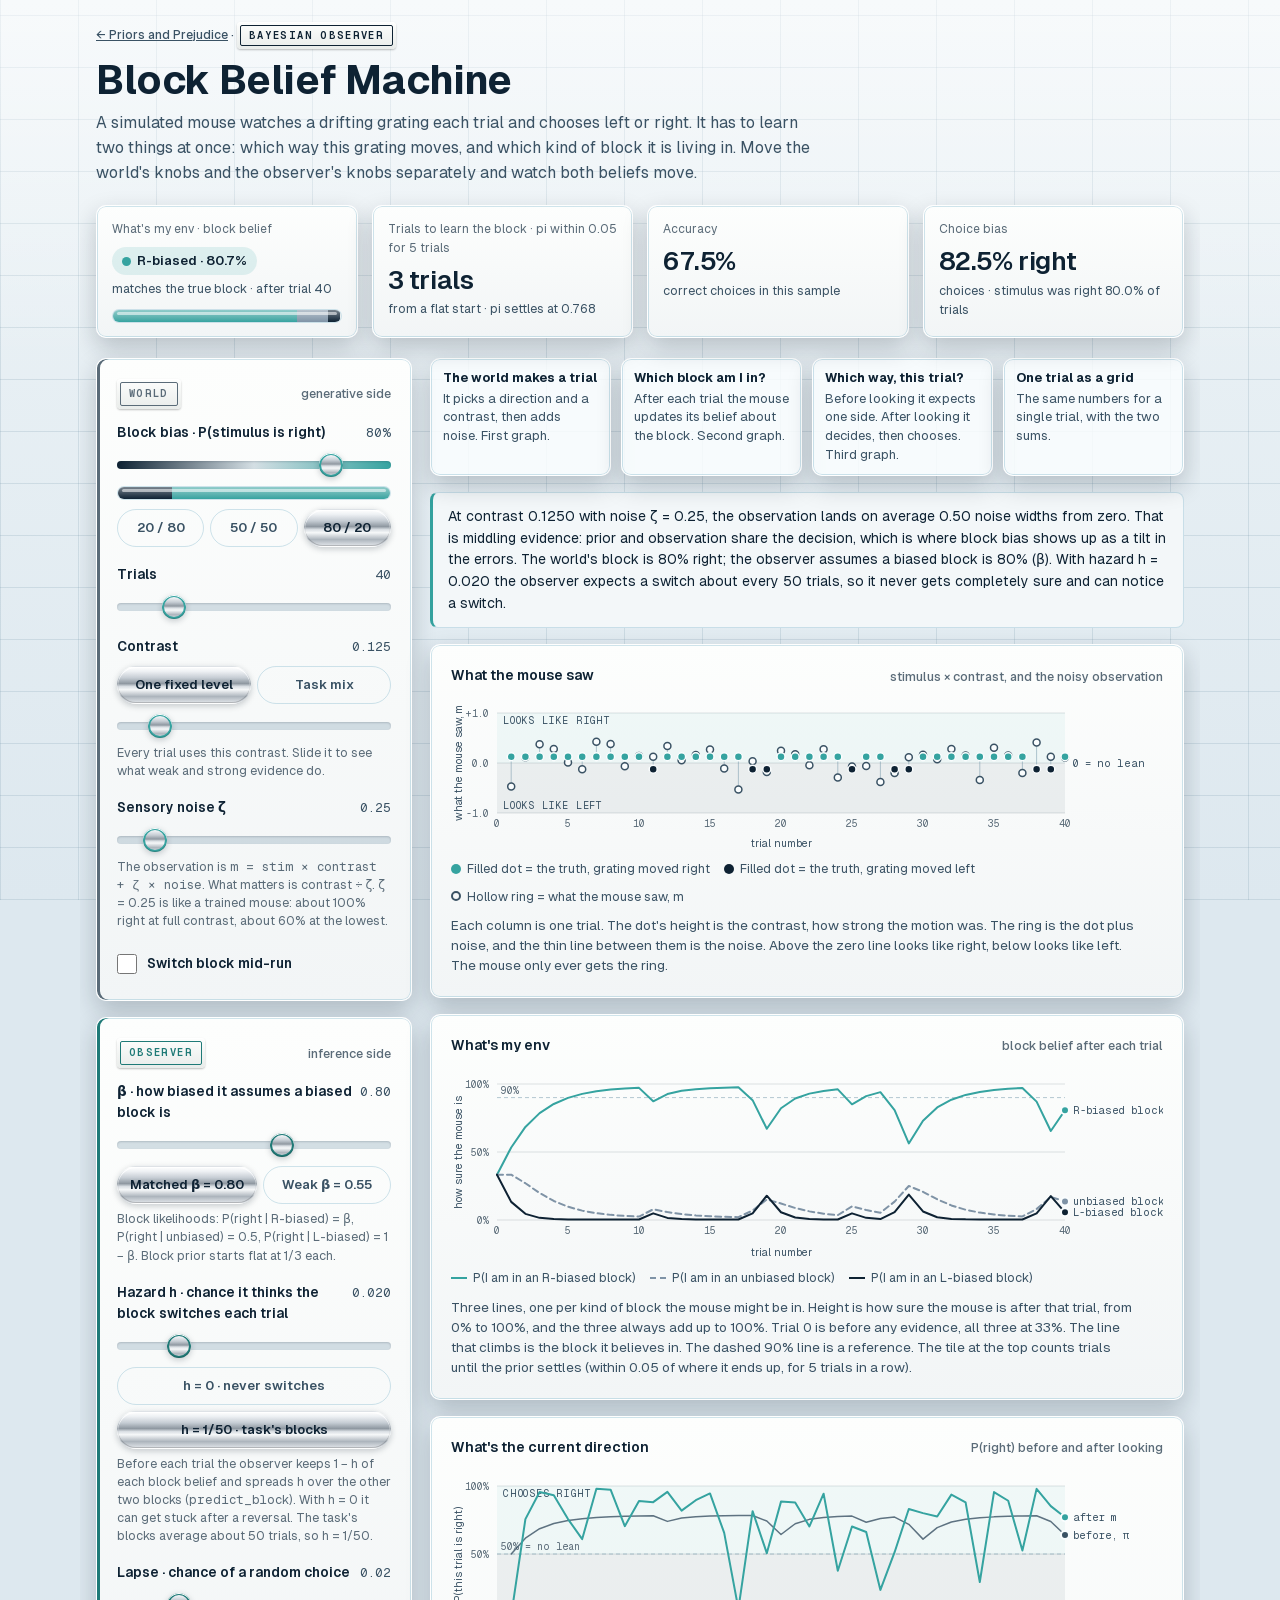
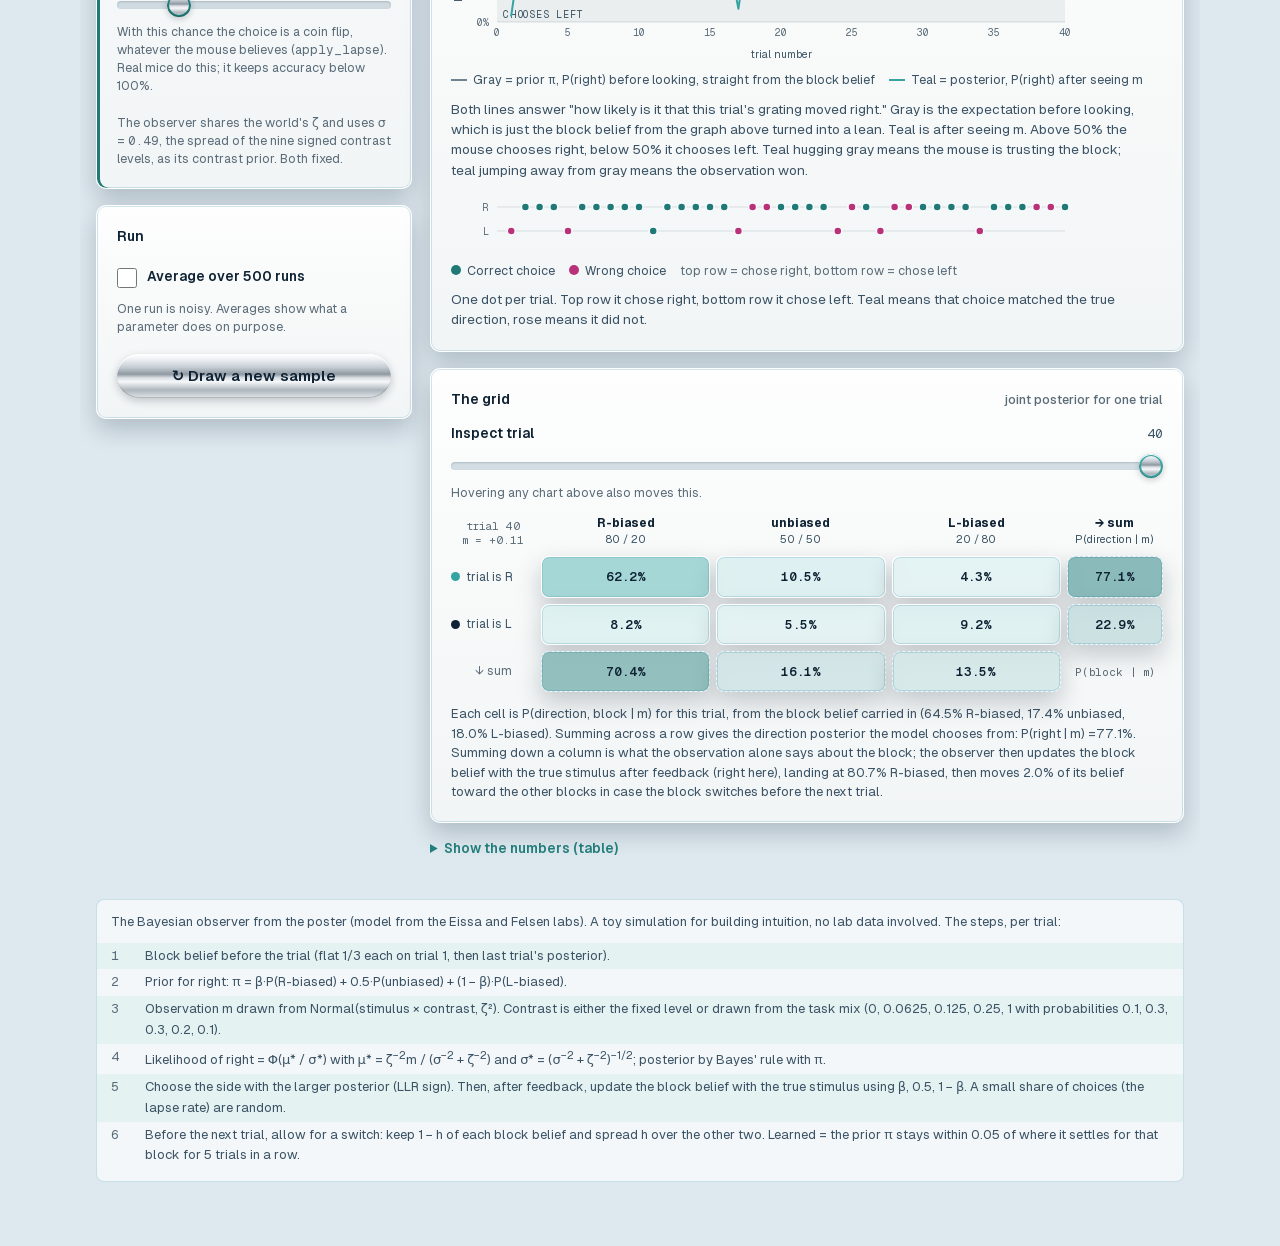
==== commit 7cb40cd7: "Harden the companion: self-host fonts, legible mobile charts, consistent copy - Self-host Geist and " ====
--- a/model.html
+++ b/model.html
@@ -1,9 +1,10 @@
 <!doctype html><html lang="en"><head><meta charset="utf-8"><meta name="viewport" content="width=device-width,initial-scale=1,viewport-fit=cover">
 <title>Block Belief Machine</title>
-<link rel="preconnect" href="https://fonts.googleapis.com">
-<link rel="preconnect" href="https://fonts.gstatic.com" crossorigin>
-<link rel="stylesheet" href="https://fonts.googleapis.com/css2?family=Geist:wght@400;500;600;700&family=Geist+Mono:wght@400;500;600&display=swap">
+<link rel="icon" href="data:,">
 <style>
+/* Self-hosted so the page makes no third-party request (Geist, SIL OFL 1.1, fonts/Geist-OFL.txt). */
+@font-face{font-family:'Geist';font-style:normal;font-weight:400 700;font-display:swap;src:url('fonts/Geist-Variable.woff2') format('woff2')}
+@font-face{font-family:'Geist Mono';font-style:normal;font-weight:400 600;font-display:swap;src:url('fonts/GeistMono-Variable.woff2') format('woff2')}
 /* Lab-bench look: tiled wall, enamel labels, glass sheets, chrome buttons, liquid as quantity. Day mode only. */
 :root{
   --ink:#0e2233;--ink2:#3a5264;--ink3:#5a6b78;
@@ -109,6 +110,7 @@
 
 /* sliders: glass track, chrome bead */
 input[type="range"]{-webkit-appearance:none;appearance:none;width:100%;height:8px;border-radius:4px;background:rgba(110,145,165,.28);box-shadow:inset 0 1px 2px rgba(14,34,51,.18);outline:none;margin:8px 0}
+input[type="range"]:focus-visible{outline:2.5px solid var(--tint-ink);outline-offset:4px}
 input[type="range"]::-webkit-slider-thumb{-webkit-appearance:none;appearance:none;width:24px;height:24px;border-radius:50%;background:var(--chrome);border:0;box-shadow:inset 0 1px 0 var(--hi),inset 0 -1px 0 rgba(0,0,0,.2),0 2px 6px var(--contact),0 0 0 2px var(--tint) inset;cursor:pointer}
 input[type="range"]::-moz-range-thumb{width:24px;height:24px;border-radius:50%;background:var(--chrome);border:2px solid var(--tint);box-shadow:0 2px 6px var(--contact);cursor:pointer}
 input[type="range"]:disabled{opacity:.35}
@@ -279,7 +281,7 @@
           <label class="check"><input type="checkbox" id="sw-on"> Switch block mid-run</label>
           <div id="sw-body" hidden>
             <div class="row" style="margin-top:10px"><label for="s-swat">New block starts at trial</label><span class="rdval mono" id="v-swat">20</span></div>
-            <input type="range" id="s-swat" min="2" max="150" value="20" step="1">
+            <input type="range" id="s-swat" min="2" max="40" value="20" step="1">
             <div class="row" style="margin-top:10px"><label for="s-pr2">New block bias &middot; P(right)</label><span class="rdval mono" id="v-pr2">20%</span></div>
             <input type="range" class="bias" id="s-pr2" min="1" max="99" value="20" step="1">
             <div class="note">The observer is not told. Watch how many trials the block belief takes to flip. Try 80 / 20 to 20 / 80 with hazard 0, then with hazard 1/50.</div>
@@ -582,6 +584,14 @@
   // ---- SVG helpers ----
   var NS = "http://www.w3.org/2000/svg";
   var W = 760, ML = 46, MR = 98;
+  // Fit the drawing width to the chart column so labels render at true size on any screen.
+  // On a narrow phone the right gutter shrinks and the in-chart end labels drop out (the legend names each series).
+  function fitW() {
+    var c = document.querySelector(".chart");
+    var cw = c && c.clientWidth > 0 ? c.clientWidth : 760;
+    W = Math.round(cw);
+    MR = cw < 480 ? 16 : 98;
+  }
   function axisTitles(svg, H, yTitle, top, bot) {
     var xt = el("text", { x: ML + (W - ML - MR) / 2, y: H - 4, "text-anchor": "middle", class: "ytitle" });
     xt.textContent = "trial number"; svg.appendChild(xt);
@@ -644,7 +654,7 @@
       lab.textContent = (v > 0 ? "+" : "") + v.toFixed(1);
       svg.appendChild(lab);
     });
-    var tl = el("text", { x: W - MR + 8, y: y(0) + 3.5, class: "cend" }); tl.textContent = "0 = no lean"; svg.appendChild(tl);
+    if (MR > 40) { var tl = el("text", { x: W - MR + 8, y: y(0) + 3.5, class: "cend" }); tl.textContent = "0 = no lean"; svg.appendChild(tl); }
     axisTitles(svg, H, "what the mouse saw, m", top, bot);
     addSwitchMark(svg, top, bot);
     for (var t = 0; t < sim.stim.length; t++) {
@@ -681,7 +691,7 @@
       lab.textContent = Math.round(v * 100) + "%"; svg.appendChild(lab);
     });
     if (opts.hline !== undefined) {
-      svg.appendChild(el("line", { x1: ML, y1: y(opts.hline), x2: W - MR, y2: y(opts.hline), stroke: "var(--hair-strong)", "stroke-width": 1 }));
+      svg.appendChild(el("line", { x1: ML, y1: y(opts.hline), x2: W - MR, y2: y(opts.hline), stroke: "var(--hair-strong)", "stroke-width": 1, "stroke-dasharray": "4 3" }));
       var hl = el("text", { x: ML + 4, y: y(opts.hline) - 4, class: "clab" });
       hl.textContent = opts.hlineLabel; svg.appendChild(hl);
     }
@@ -695,7 +705,7 @@
       if (!s.faint) {
         var lastI = s.vals.length - 1 + (s.x0 || 0), lastV = s.vals[s.vals.length - 1];
         svg.appendChild(el("circle", { cx: xScale(lastI), cy: y(lastV), r: 4, fill: s.color, stroke: "var(--card)", "stroke-width": 2 }));
-        if (s.label) {
+        if (s.label && MR > 40) {
           var lab = el("text", { x: W - MR + 8, y: y(lastV) + 3.5, class: "cend" });
           lab.textContent = s.label; svg.appendChild(lab);
         }
@@ -953,6 +963,7 @@
 
   // ---- master render ----
   function render() {
+    fitW();
     var sim = simulate(st.seed);
     lastSim = sim;
     var avg = st.avg ? simulateMany() : null;
